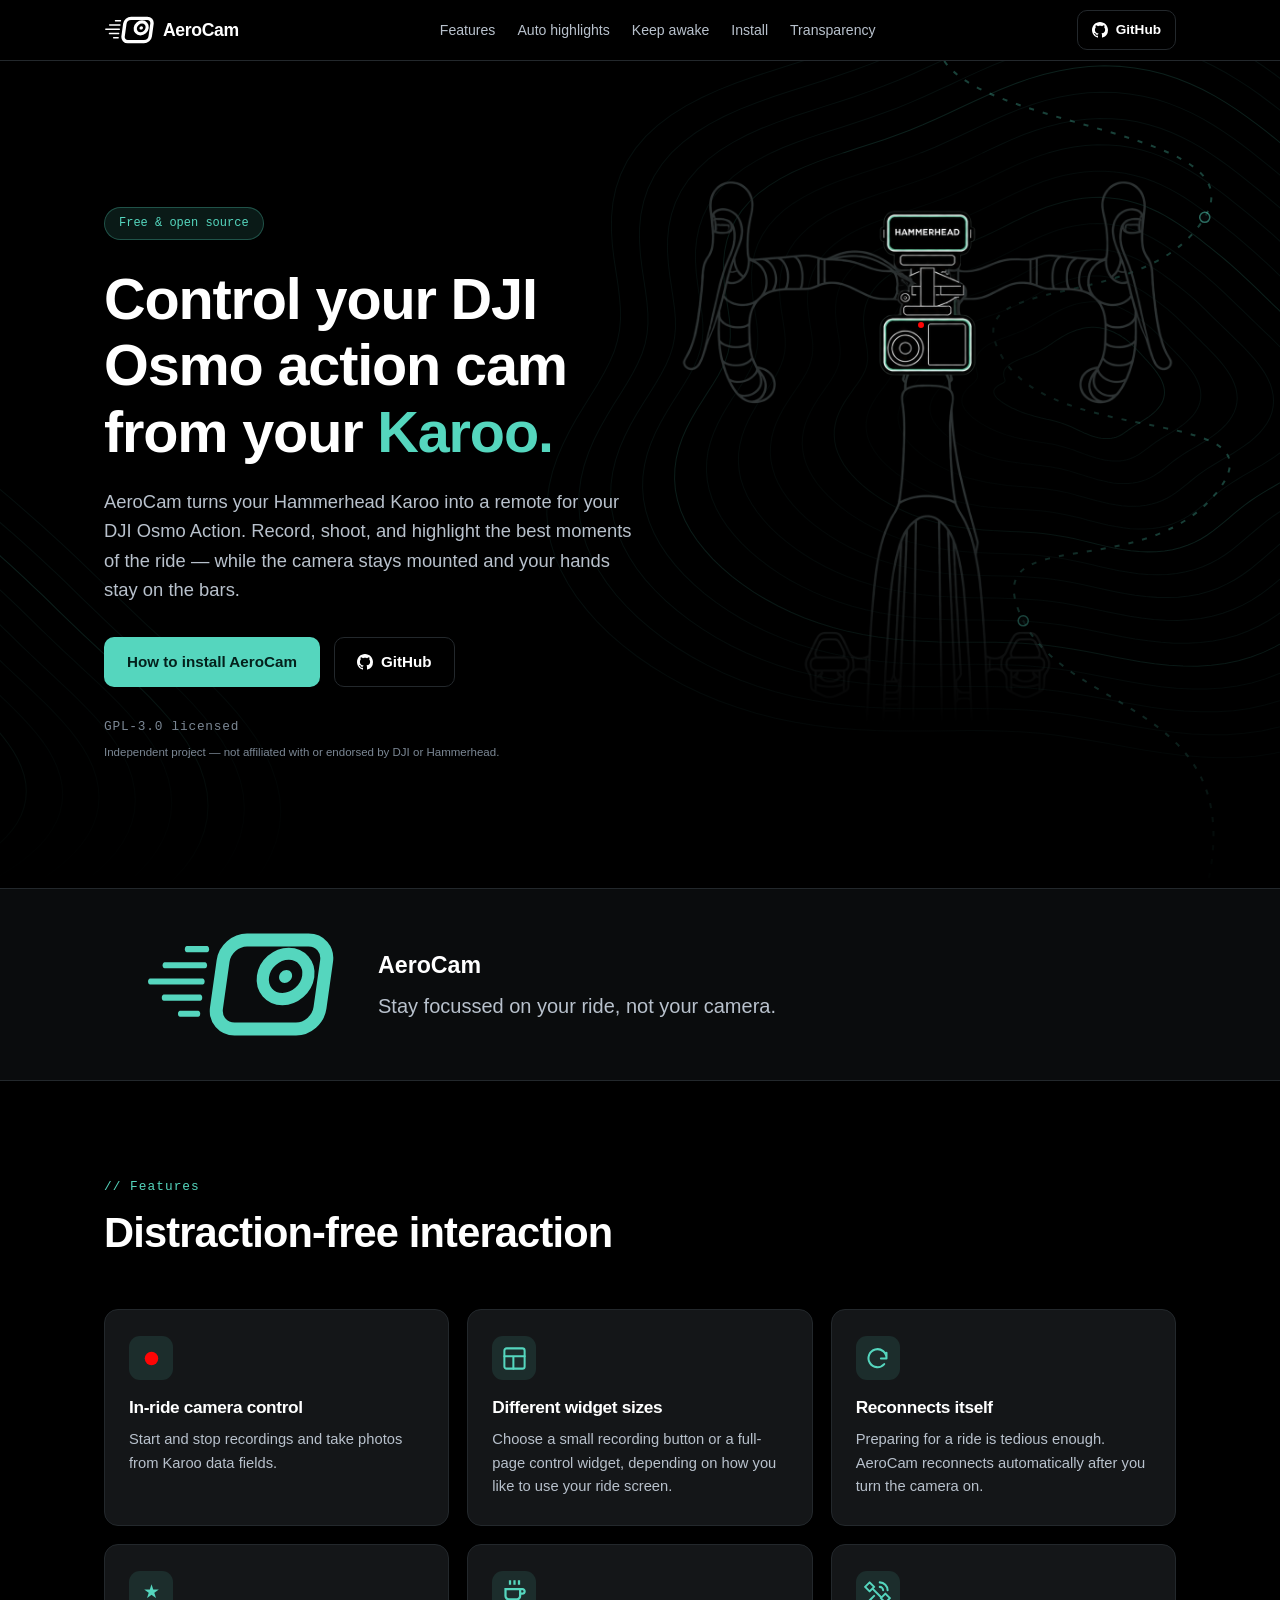
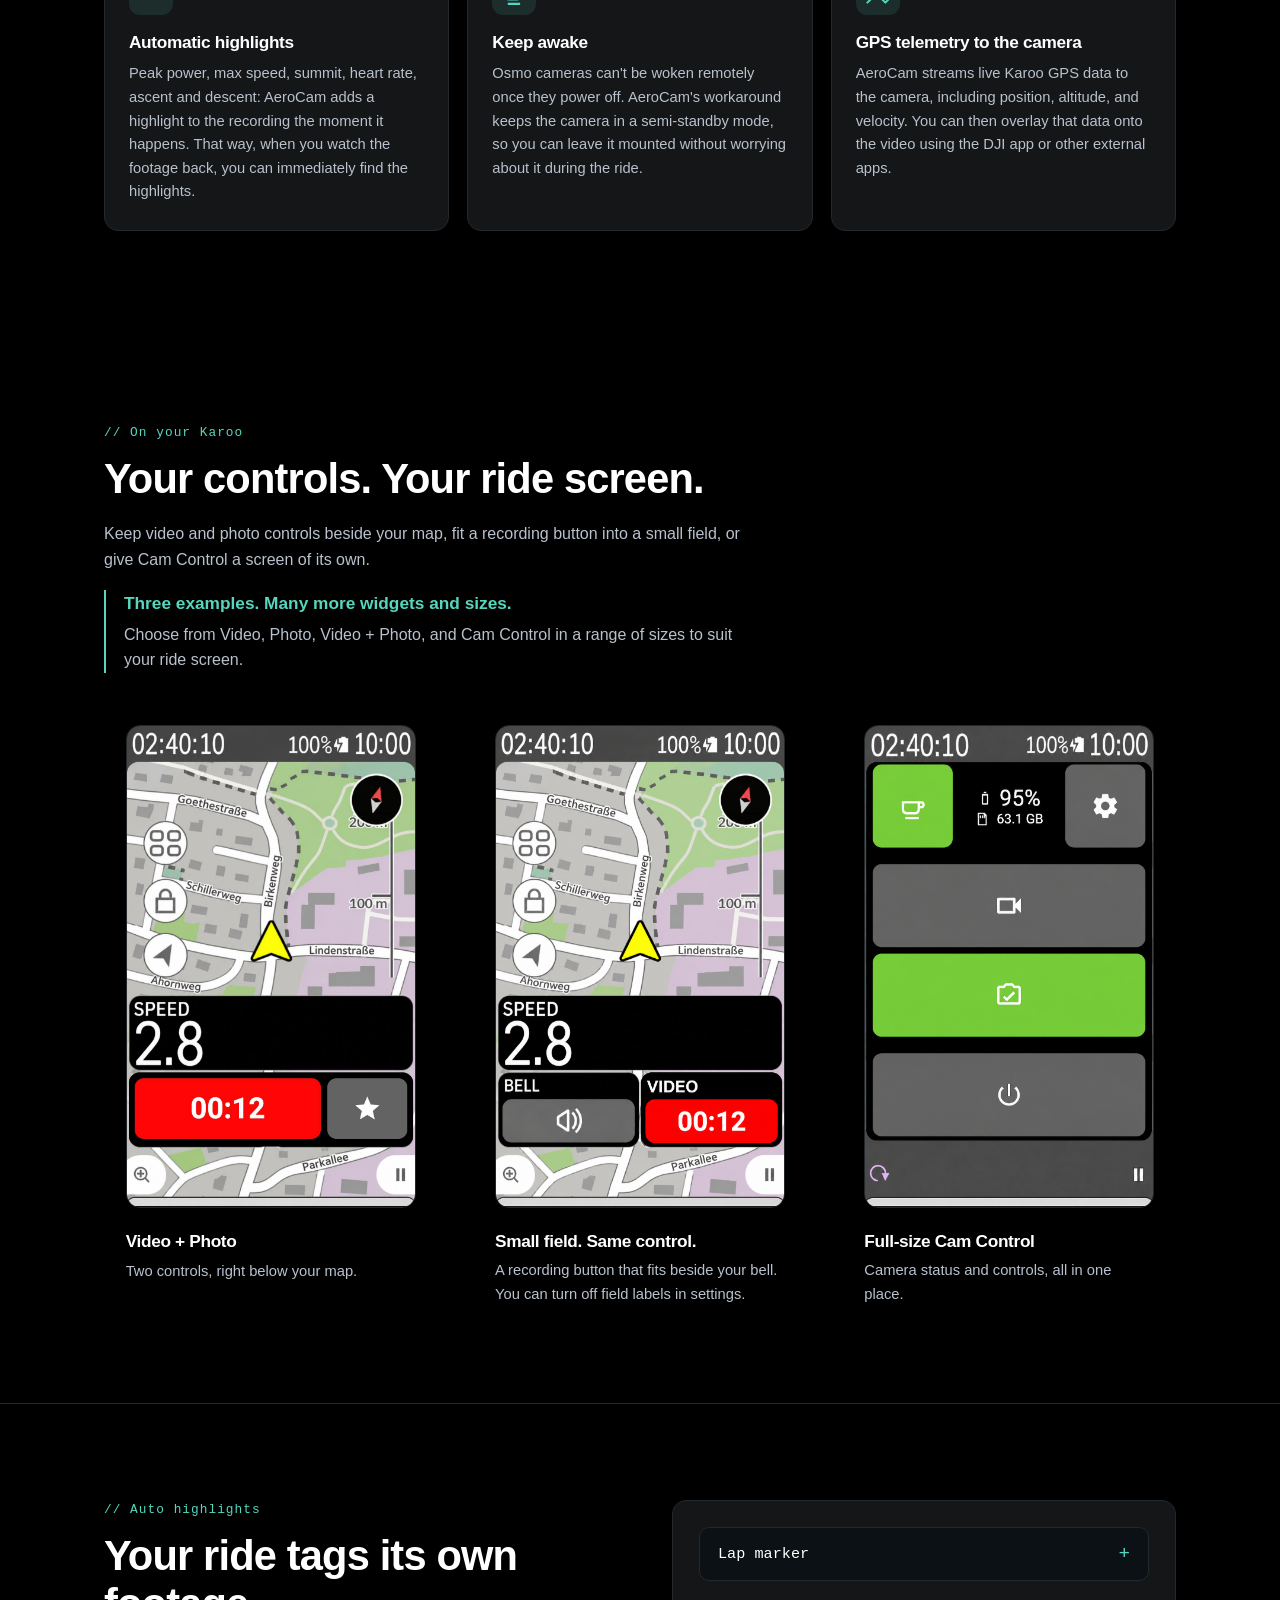
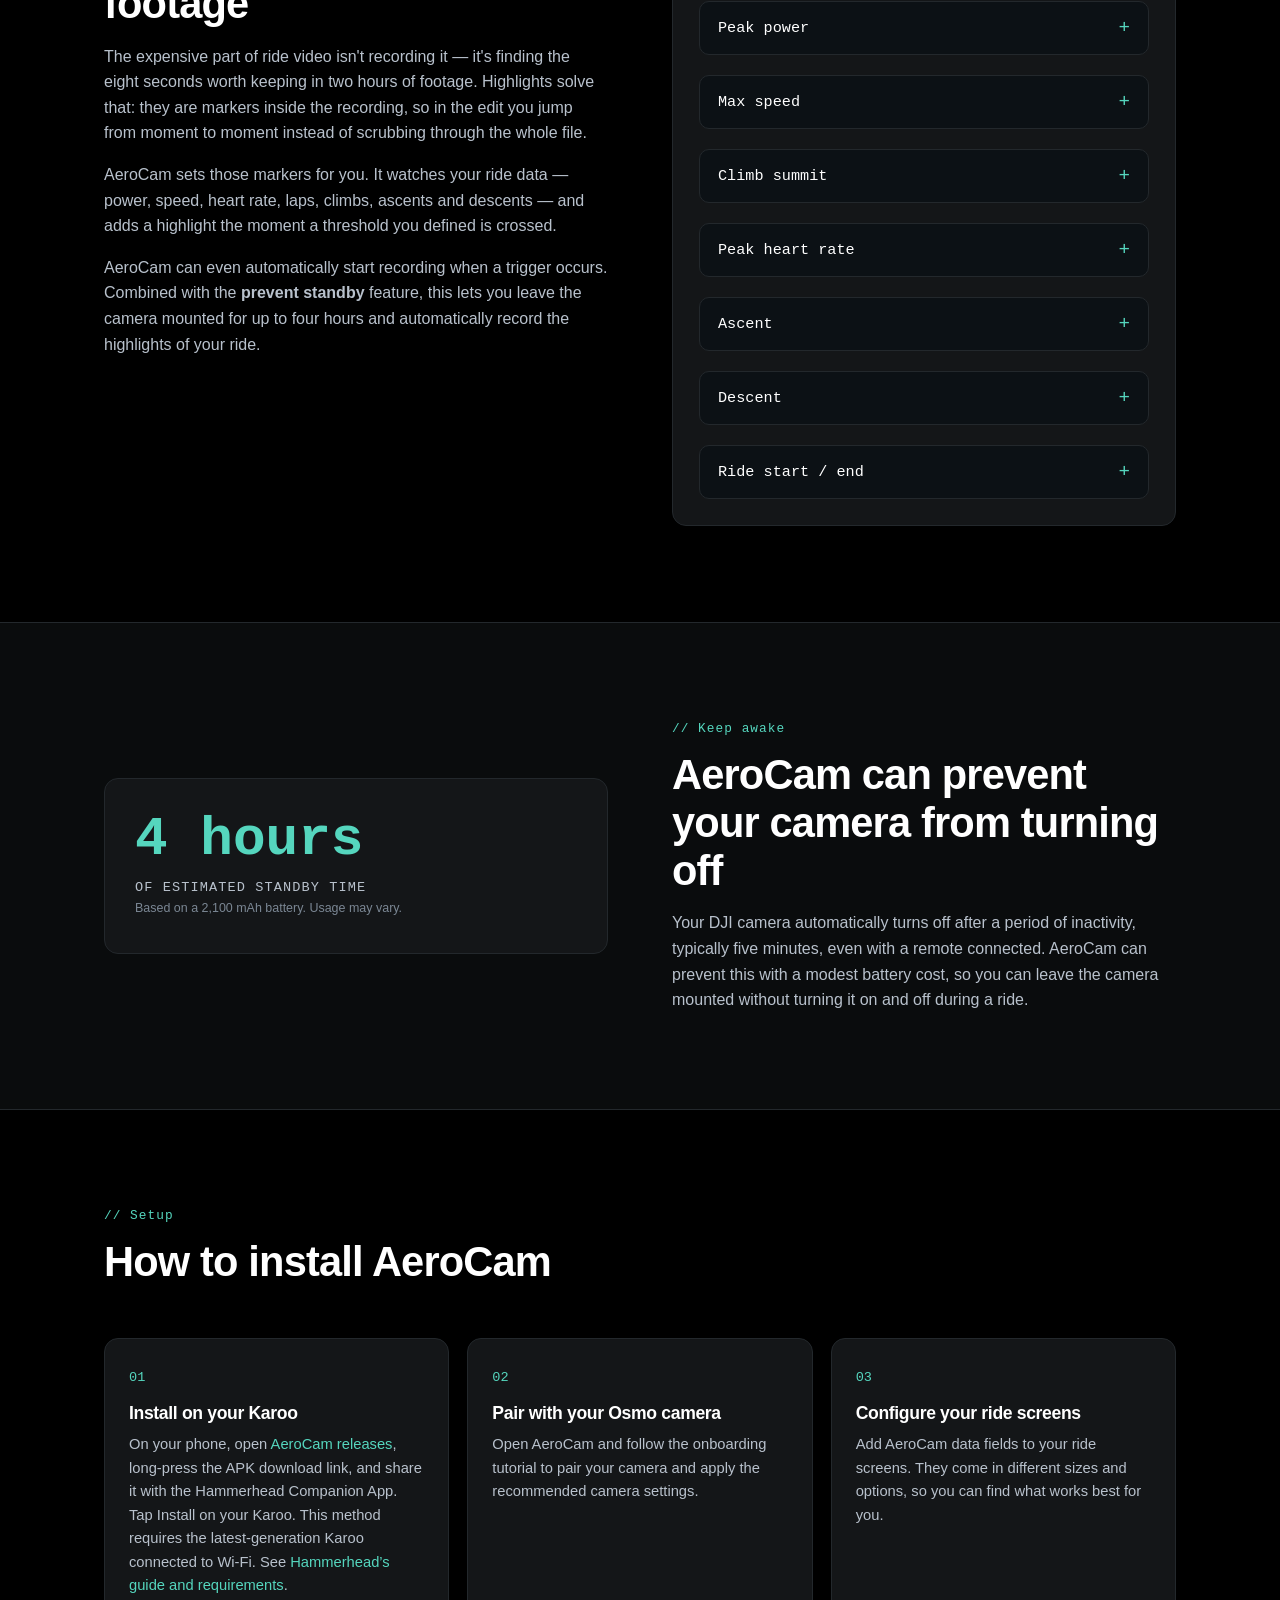
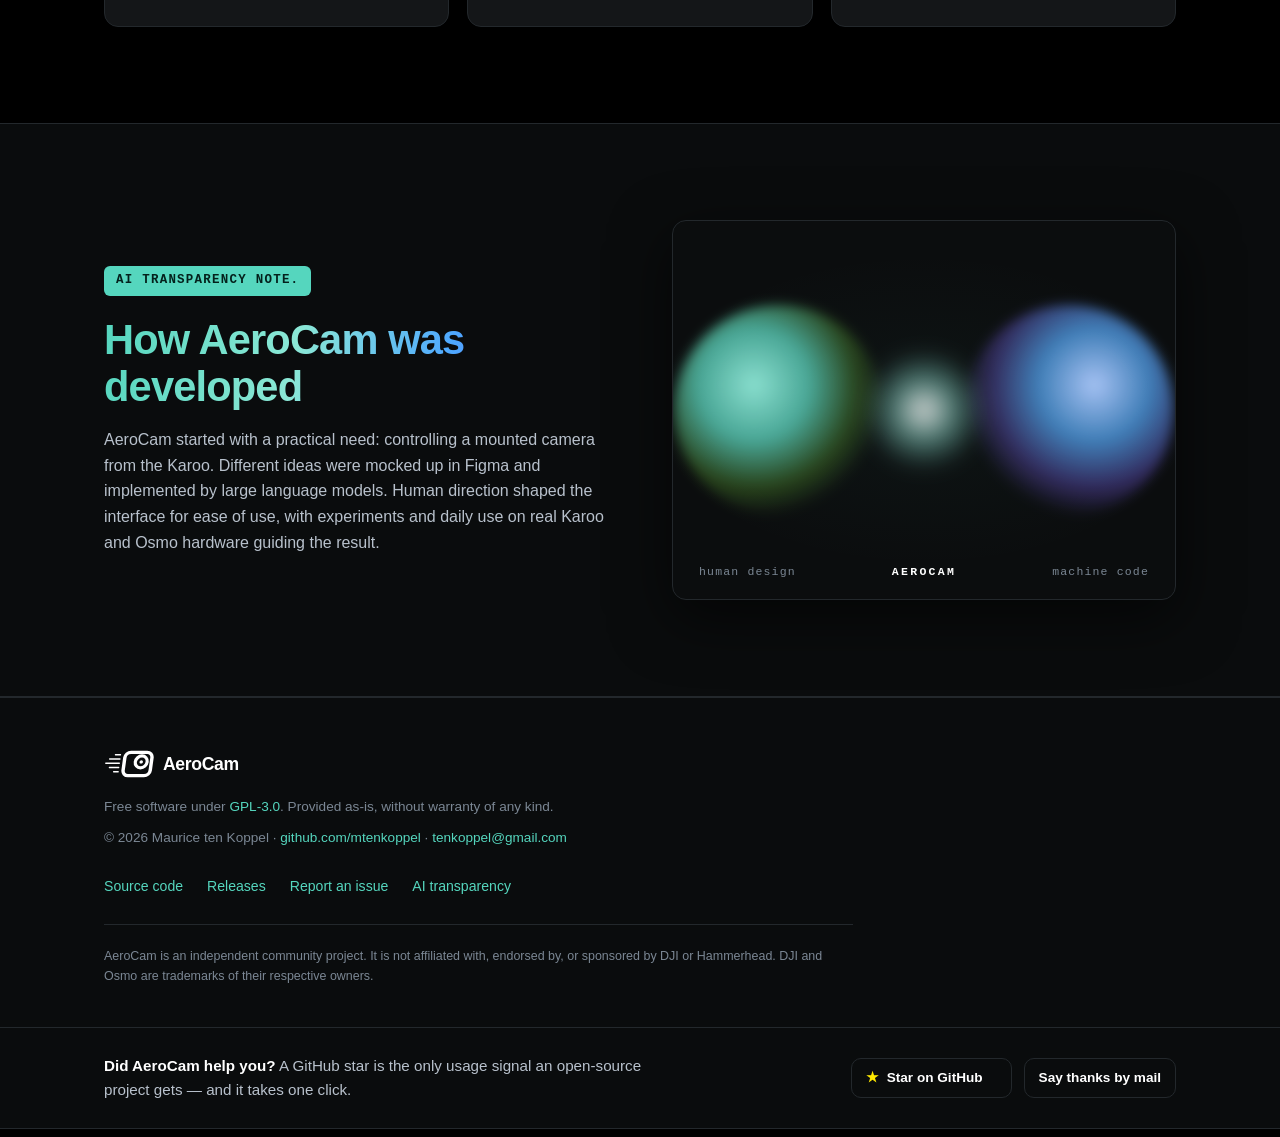
==== landingpage/index.html @ b2d44ac6 "Make Karoo builds and release publication explicit" ====
<!DOCTYPE html>
<html lang="en">
<head>
  <meta charset="UTF-8" />
  <meta name="viewport" content="width=device-width, initial-scale=1.0" />
  <title>AeroCam — DJI Osmo Action control for Hammerhead Karoo</title>
  <meta name="description" content="AeroCam is an open-source Karoo extension that controls your DJI Osmo Action over Bluetooth. Record, shoot, and highlight the best moments of your ride — without reaching for the camera." />
  <link rel="stylesheet" href="styles.css?v=595420ade244" />
</head>
<body>

  <!-- AeroCam mark (from /Developer/AeroCam/AeroCam.svg), recolorable via currentColor -->
  <svg xmlns="http://www.w3.org/2000/svg" style="display:none" aria-hidden="true">
    <symbol id="aerocam-mark" viewBox="0 128 470 264">
      <path d="M406.919 150H254.919C226.2 150 199.647 173.281 195.611 202L179.308 318C175.272 346.719 195.281 370 224 370H376C404.719 370 431.272 346.719 435.308 318L451.611 202C455.647 173.281 435.638 150 406.919 150Z" stroke="currentColor" stroke-width="32.1569" fill="none"/>
      <path d="M342.4 296C373.328 296 401.924 270.928 406.27 240C410.617 209.072 389.069 184 358.141 184C327.213 184 298.617 209.072 294.27 240C289.924 270.928 311.472 296 342.4 296Z" stroke="currentColor" stroke-width="30.1471" fill="none"/>
      <path d="M348.022 256C356.858 256 365.028 248.837 366.27 240C367.512 231.163 361.356 224 352.519 224C343.682 224 335.512 231.163 334.27 240C333.028 248.837 339.185 256 348.022 256Z" fill="currentColor"/>
      <path d="M156 165H106C103.239 165 101 168.358 101 172.5C101 176.642 103.239 180 106 180H156C158.761 180 161 176.642 161 172.5C161 168.358 158.761 165 156 165Z" fill="currentColor"/>
      <path d="M151 205H51C48.2386 205 46 208.358 46 212.5C46 216.642 48.2386 220 51 220H151C153.761 220 156 216.642 156 212.5C156 208.358 153.761 205 151 205Z" fill="currentColor"/>
      <path d="M145 245H15C12.2386 245 10 248.358 10 252.5C10 256.642 12.2386 260 15 260H145C147.761 260 150 256.642 150 252.5C150 248.358 147.761 245 145 245Z" fill="currentColor"/>
      <path d="M139 285H49C46.2386 285 44 288.358 44 292.5C44 296.642 46.2386 300 49 300H139C141.761 300 144 296.642 144 292.5C144 288.358 141.761 285 139 285Z" fill="currentColor"/>
      <path d="M134 325H89C86.2386 325 84 328.358 84 332.5C84 336.642 86.2386 340 89 340H134C136.761 340 139 336.642 139 332.5C139 328.358 136.761 325 134 325Z" fill="currentColor"/>
    </symbol>
  </svg>

  <!-- ======================= NAV ======================= -->
  <header class="nav">
    <div class="container nav-inner">
      <a class="brand" href="#top"><svg class="brand-logo"><use href="#aerocam-mark"/></svg>AeroCam</a>
      <nav class="nav-links">
        <a href="#features">Features</a>
        <a href="#highlights">Auto highlights</a>
        <a href="#keepawake">Keep awake</a>
        <a href="#how">Install</a>
        <a href="#transparency">Transparency</a>
      </nav>
      <a class="btn btn-ghost btn-sm" href="https://github.com/mtenkoppel/AeroCam" target="_blank" rel="noopener">
        <svg class="icon" viewBox="0 0 16 16" aria-hidden="true"><path fill="currentColor" d="M8 0C3.58 0 0 3.58 0 8c0 3.54 2.29 6.53 5.47 7.59.4.07.55-.17.55-.38 0-.19-.01-.82-.01-1.49-2.01.37-2.53-.49-2.69-.94-.09-.23-.48-.94-.82-1.13-.28-.15-.68-.52-.01-.53.63-.01 1.08.58 1.23.82.72 1.21 1.87.87 2.33.66.07-.52.28-.87.51-1.07-1.78-.2-3.64-.89-3.64-3.95 0-.87.31-1.59.82-2.15-.08-.2-.36-1.02.08-2.12 0 0 .67-.21 2.2.82.64-.18 1.32-.27 2-.27s1.36.09 2 .27c1.53-1.04 2.2-.82 2.2-.82.44 1.1.16 1.92.08 2.12.51.56.82 1.27.82 2.15 0 3.07-1.87 3.75-3.65 3.95.29.25.54.73.54 1.48 0 1.07-.01 1.93-.01 2.2 0 .21.15.46.55.38A8.01 8.01 0 0 0 16 8c0-4.42-3.58-8-8-8z"/></svg>
        GitHub
      </a>
    </div>
  </header>

  <!-- ======================= HERO ======================= -->
  <section class="hero" id="top">
    <div class="hero-terrain-bg" aria-hidden="true"></div>
    <div class="container hero-inner">
      <div class="hero-copy reveal">
        <div class="pill">
          Free &amp; open source
        </div>
        <h1>Control your DJI Osmo action cam from your <span class="accent">Karoo.</span></h1>
        <p class="lede">
          AeroCam turns your Hammerhead Karoo into a remote for your DJI Osmo Action.
          Record, shoot, and highlight the best moments of the ride — while the camera stays
          mounted and your hands stay on the bars.
        </p>
        <div class="cta-row">
          <a class="btn btn-primary" href="#how">
            How to install AeroCam
          </a>
          <a class="btn btn-ghost" href="https://github.com/mtenkoppel/AeroCam" target="_blank" rel="noopener">
            <svg class="icon" viewBox="0 0 16 16" aria-hidden="true"><path fill="currentColor" d="M8 0C3.58 0 0 3.58 0 8c0 3.54 2.29 6.53 5.47 7.59.4.07.55-.17.55-.38 0-.19-.01-.82-.01-1.49-2.01.37-2.53-.49-2.69-.94-.09-.23-.48-.94-.82-1.13-.28-.15-.68-.52-.01-.53.63-.01 1.08.58 1.23.82.72 1.21 1.87.87 2.33.66.07-.52.28-.87.51-1.07-1.78-.2-3.64-.89-3.64-3.95 0-.87.31-1.59.82-2.15-.08-.2-.36-1.02.08-2.12 0 0 .67-.21 2.2.82.64-.18 1.32-.27 2-.27s1.36.09 2 .27c1.53-1.04 2.2-.82 2.2-.82.44 1.1.16 1.92.08 2.12.51.56.82 1.27.82 2.15 0 3.07-1.87 3.75-3.65 3.95.29.25.54.73.54 1.48 0 1.07-.01 1.93-.01 2.2 0 .21.15.46.55.38A8.01 8.01 0 0 0 16 8c0-4.42-3.58-8-8-8z"/></svg>
            GitHub
          </a>
        </div>
        <p class="hero-license mono">GPL-3.0 licensed</p>
        <p class="hero-disclaimer">Independent project — not affiliated with or endorsed by DJI or Hammerhead.</p>
      </div>

      <figure class="hero-cockpit">
        <div class="cockpit-art">
          <img src="images/cockpit-header-v4.png" width="1086" height="1448"
            alt="A Hammerhead computer and action camera mounted at the centre of a road bike’s handlebars."
            fetchpriority="high" decoding="async" />
          <span class="cockpit-recording-dot" aria-hidden="true"></span>
        </div>
      </figure>

    </div>
  </section>

  <!-- ======================= PITCH STRIP ======================= -->
  <section class="strip">
    <div class="container strip-inner reveal">
      <!-- Logo with live wind: the five speed lines gust individually -->
      <svg class="strip-logo" viewBox="0 128 470 264" aria-hidden="true">
        <path d="M406.919 150H254.919C226.2 150 199.647 173.281 195.611 202L179.308 318C175.272 346.719 195.281 370 224 370H376C404.719 370 431.272 346.719 435.308 318L451.611 202C455.647 173.281 435.638 150 406.919 150Z" stroke="currentColor" stroke-width="32.1569" fill="none"/>
        <path d="M342.4 296C373.328 296 401.924 270.928 406.27 240C410.617 209.072 389.069 184 358.141 184C327.213 184 298.617 209.072 294.27 240C289.924 270.928 311.472 296 342.4 296Z" stroke="currentColor" stroke-width="30.1471" fill="none"/>
        <path d="M348.022 256C356.858 256 365.028 248.837 366.27 240C367.512 231.163 361.356 224 352.519 224C343.682 224 335.512 231.163 334.27 240C333.028 248.837 339.185 256 348.022 256Z" fill="currentColor"/>
        <path class="wind wind-1" d="M156 165H106C103.239 165 101 168.358 101 172.5C101 176.642 103.239 180 106 180H156C158.761 180 161 176.642 161 172.5C161 168.358 158.761 165 156 165Z" fill="currentColor"/>
        <path class="wind wind-2" d="M151 205H51C48.2386 205 46 208.358 46 212.5C46 216.642 48.2386 220 51 220H151C153.761 220 156 216.642 156 212.5C156 208.358 153.761 205 151 205Z" fill="currentColor"/>
        <path class="wind wind-3" d="M145 245H15C12.2386 245 10 248.358 10 252.5C10 256.642 12.2386 260 15 260H145C147.761 260 150 256.642 150 252.5C150 248.358 147.761 245 145 245Z" fill="currentColor"/>
        <path class="wind wind-4" d="M139 285H49C46.2386 285 44 288.358 44 292.5C44 296.642 46.2386 300 49 300H139C141.761 300 144 296.642 144 292.5C144 288.358 141.761 285 139 285Z" fill="currentColor"/>
        <path class="wind wind-5" d="M134 325H89C86.2386 325 84 328.358 84 332.5C84 336.642 86.2386 340 89 340H134C136.761 340 139 336.642 139 332.5C139 328.358 136.761 325 134 325Z" fill="currentColor"/>
      </svg>
      <p><span class="strip-strong">AeroCam</span>Stay focussed on your ride, not your camera.</p>
    </div>
  </section>

  <!-- ======================= FEATURES ======================= -->
  <section class="section" id="features">
    <div class="container">
      <div class="section-head reveal">
        <span class="kicker">// Features</span>
        <h2>Distraction-free interaction</h2>
      </div>
      <div class="cards">
        <article class="card reveal">
          <div class="card-icon" aria-hidden="true"><svg viewBox="0 0 24 24" aria-hidden="true"><circle cx="12" cy="12" r="6" fill="#ff0505"/></svg></div>
          <h3>In-ride camera control</h3>
          <p>Start and stop recordings and take photos from Karoo data fields.</p>
        </article>
        <article class="card reveal">
          <div class="card-icon" aria-hidden="true"><svg viewBox="0 0 24 24" fill="none" stroke="currentColor" stroke-width="1.8" stroke-linecap="round" stroke-linejoin="round"><rect x="3" y="3" width="18" height="18" rx="2"/><path d="M3 10h18M11 10v11"/></svg></div>
          <h3>Different widget sizes</h3>
          <p>Choose a small recording button or a full-page control widget, depending on how you like to use your ride screen.</p>
        </article>
        <article class="card reveal">
          <div class="card-icon" aria-hidden="true"><svg viewBox="0 0 24 24" fill="none" stroke="currentColor" stroke-width="1.8" stroke-linecap="round" stroke-linejoin="round"><path d="M20 7v5h-5M20 12a8 8 0 1 0-2 5"/></svg></div>
          <h3>Reconnects itself</h3>
          <p>Preparing for a ride is tedious enough. AeroCam reconnects automatically after you turn the camera on.</p>
        </article>
        <article class="card reveal">
          <div class="card-icon">★</div>
          <h3>Automatic highlights</h3>
          <p>Peak power, max speed, summit, heart rate, ascent and descent: AeroCam adds a highlight to the
          recording the moment it happens. That way, when you watch the footage back, you can immediately find the highlights.</p>
        </article>
        <article class="card reveal">
          <div class="card-icon" aria-hidden="true"><svg viewBox="0 0 24 24"><path fill="currentColor" d="M18,8H19C20.66,8 22,9.34 22,11C22,12.66 20.66,14 19,14H18V15C18,17.21 16.21,19 14,19H7C4.79,19 3,17.21 3,15V8H18M18,10V12H19C19.55,12 20,11.55 20,11C20,10.45 19.55,10 19,10H18M5,10V15C5,16.1 5.9,17 7,17H14C15.1,17 16,16.1 16,15V10H5M6,21H17V23H6V21M7,1H9V5H7V1M11,1H13V5H11V1M15,1H17V5H15V1Z"/></svg></div>
          <h3>Keep awake</h3>
          <p>Osmo cameras can't be woken remotely once they power off. AeroCam's workaround keeps the camera
          in a semi-standby mode, so you can leave it mounted without worrying about it during the ride.</p>
        </article>
        <article class="card reveal">
          <div class="card-icon" aria-hidden="true"><svg viewBox="0 0 24 24" fill="none" stroke="currentColor" stroke-width="1.8" stroke-linecap="round" stroke-linejoin="round"><path d="m5 3 4 4-4 4-4-4zM19 13l4 4-4 4-4-4zM8 9l7 7M14 3a7 7 0 0 1 7 7M14 7a3 3 0 0 1 3 3M9 15l-3 3M3 21l3-3"/></svg></div>
          <h3>GPS telemetry to the camera</h3>
          <p>AeroCam streams live Karoo GPS data to the camera, including position, altitude, and velocity.
          You can then overlay that data onto the video using the DJI app or other external apps.</p>
        </article>
      </div>
    </div>
  </section>

  <!-- ======================= WIDGETS ======================= -->
  <section class="section widget-showcase" id="widgets" aria-labelledby="widgets-title">
    <div class="container">
      <div class="section-head reveal">
        <span class="kicker">// On your Karoo</span>
        <h2 id="widgets-title">Your controls. Your ride screen.</h2>
        <p>Keep video and photo controls beside your map, fit a recording button into a small field,
          or give Cam Control a screen of its own.</p>
        <p class="widget-choice-note"><strong>Three examples. Many more widgets and sizes.</strong>
          Choose from Video, Photo, Video + Photo, and Cam Control in a range of sizes to suit your ride screen.</p>
      </div>
      <div class="widget-gallery">
        <figure class="widget-example reveal">
          <img src="images/widgets/map-video-photo.jpg" width="486" height="811" loading="lazy" decoding="async"
            alt="Karoo map and speed with the Video + Photo widget recording at 00:12 and a highlight button below." />
          <figcaption><h3>Video + Photo</h3><p>Two controls, right below your map.</p></figcaption>
        </figure>
        <figure class="widget-example reveal">
          <img src="images/widgets/map-video-half.png" width="486" height="811" loading="lazy" decoding="async"
            alt="Karoo map and speed with a compact Video field recording at 00:12 beside the bell, with its title label shown." />
          <figcaption><h3>Small field. Same control.</h3><p>A recording button that fits beside your bell. You can turn off field labels in settings.</p></figcaption>
        </figure>
        <figure class="widget-example reveal">
          <img src="images/widgets/cam-control-full.png" width="486" height="811" loading="lazy" decoding="async"
            alt="Full-size Cam Control with a green photo button confirming a successfully captured picture." />
          <figcaption><h3>Full-size Cam Control</h3><p>Camera status and controls, all in one place.</p></figcaption>
        </figure>
      </div>
    </div>
  </section>

  <!-- ======================= AUTO HIGHLIGHTS ======================= -->
  <section class="section" id="highlights">
    <div class="container split">
      <div class="split-copy reveal">
        <span class="kicker">// Auto highlights</span>
        <h2>Your ride tags its own footage</h2>
        <p>
          The expensive part of ride video isn't recording it — it's finding the eight
          seconds worth keeping in two hours of footage. Highlights solve that: they are
          markers inside the recording, so in the edit you jump from moment to moment
          instead of scrubbing through the whole file.
        </p>
        <p>
          AeroCam sets those markers for you. It watches your ride data — power, speed,
          heart rate, laps, climbs, ascents and descents — and adds a highlight the moment a threshold you
          defined is crossed.
        </p>
        <p>AeroCam can even automatically start recording when a trigger occurs. Combined with
          the <strong>prevent standby</strong> feature, this lets you leave the camera mounted for up to four hours
          and automatically record the highlights of your ride.</p>
      </div>
      <div class="trigger-board reveal">
        <details class="trigger-detail"><summary>Lap marker</summary><p>Adds a highlight when Karoo records a new lap.</p></details>
        <details class="trigger-detail"><summary>Peak power</summary><p>Adds a highlight when your power crosses the configured wattage.</p></details>
        <details class="trigger-detail"><summary>Max speed</summary><p>Adds a highlight when your speed crosses the configured threshold.</p></details>
        <details class="trigger-detail"><summary>Climb summit</summary><p>Adds a highlight when you reach the summit of a climb in your active route.</p></details>
        <details class="trigger-detail"><summary>Peak heart rate</summary><p>Adds a highlight when your heart rate crosses the configured threshold.</p></details>
        <details class="trigger-detail"><summary>Ascent</summary><p>Mark a climb at your chosen positive gradient. Optionally require a minimum speed too.</p></details>
        <details class="trigger-detail"><summary>Descent</summary><p>Mark a descent at your chosen negative gradient. Optionally require a minimum speed too.</p></details>
        <details class="trigger-detail"><summary>Ride start / end</summary><p>Adds a highlight at the start and end of a ride when the camera is recording.</p></details>
      </div>
    </div>
  </section>

  <!-- ======================= KEEP AWAKE ======================= -->
  <section class="section section-alt" id="keepawake">
    <div class="container split split-reverse">
      <div class="split-copy reveal">
        <span class="kicker">// Keep awake</span>
        <h2>AeroCam can prevent your camera from turning off</h2>
        <p>Your DJI camera automatically turns off after a period of inactivity, typically
          five minutes, even with a remote connected. AeroCam can prevent this with a modest
          battery cost, so you can leave the camera mounted without turning it on and off during a ride.</p>
      </div>
      <div class="stat-panel reveal">
        <div class="stat">
          <span class="stat-value">4 hours</span>
          <span class="stat-unit">of estimated standby time</span>
        </div>
        <p class="stat-note">Based on a 2,100&nbsp;mAh battery. Usage may vary.</p>
      </div>
    </div>
  </section>

  <!-- ======================= HOW IT WORKS ======================= -->
  <section class="section" id="how">
    <div class="container">
      <div class="section-head reveal">
        <span class="kicker">// Setup</span>
        <h2>How to install AeroCam</h2>
      </div>
      <ol class="steps">
        <li class="step reveal">
          <span class="step-num">01</span>
          <h3>Install on your Karoo</h3>
          <p>On your phone, open <a href="https://github.com/mtenkoppel/AeroCam/releases/latest" target="_blank" rel="noopener">AeroCam releases</a>,
          long-press the APK download link, and share it with the Hammerhead Companion App.
          Tap Install on your Karoo. This method requires the latest-generation Karoo connected to Wi-Fi.
          See <a href="https://support.hammerhead.io/hc/en-us/articles/31576497036827-Companion-App-Sideloading" target="_blank" rel="noopener">Hammerhead’s guide and requirements</a>.</p>
        </li>
        <li class="step reveal">
          <span class="step-num">02</span>
          <h3>Pair with your Osmo camera</h3>
          <p>Open AeroCam and follow the onboarding tutorial to pair your camera and apply the recommended camera settings.</p>
        </li>
        <li class="step reveal">
          <span class="step-num">03</span>
          <h3>Configure your ride screens</h3>
          <p>Add AeroCam data fields to your ride screens. They come in different sizes and options, so you can find what works best for you.</p>
        </li>
      </ol>
    </div>
  </section>

  <!-- ======================= AI TRANSPARENCY ======================= -->
  <section class="section section-alt" id="transparency">
    <div class="container split">
      <div class="split-copy reveal">
        <div class="transparency-badge">AI Transparency Note.</div>
        <h2 class="gradient-heading">How AeroCam was developed</h2>
        <p>AeroCam started with a practical need: controlling a mounted camera from the Karoo.
          Different ideas were mocked up in Figma and implemented by large language models.
          Human direction shaped the interface for ease of use, with experiments and daily use on real Karoo and Osmo hardware guiding the result.</p>
      </div>
      <div class="codev reveal">
        <div class="orb-stage">
          <div class="orb orb-human"></div>
          <div class="orb orb-machine"></div>
          <div class="orb-core"></div>
          <div class="orb-caption">
            <span>human design</span>
            <span class="orb-caption-center">aerocam</span>
            <span>machine code</span>
          </div>
        </div>
      </div>
    </div>
  </section>

  <!-- ======================= FOOTER ======================= -->
  <footer class="footer">
    <div class="container footer-inner">
      <div class="footer-brand">
        <span class="brand"><svg class="brand-logo"><use href="#aerocam-mark"/></svg>AeroCam</span>
        <p>Free software under <a href="https://github.com/mtenkoppel/AeroCam/blob/master/LICENSE" target="_blank" rel="noopener">GPL-3.0</a>.
        Provided as-is, without warranty of any kind.</p>
        <p class="footer-contact">© 2026 Maurice ten Koppel &middot;
        <a href="https://github.com/mtenkoppel" target="_blank" rel="noopener">github.com/mtenkoppel</a> &middot;
        <a href="mailto:tenkoppel@gmail.com">tenkoppel@gmail.com</a></p>
      </div>
      <div class="footer-links">
        <a href="https://github.com/mtenkoppel/AeroCam" target="_blank" rel="noopener">Source code</a>
        <a href="https://github.com/mtenkoppel/AeroCam/releases/latest" target="_blank" rel="noopener">Releases</a>
        <a href="https://github.com/mtenkoppel/AeroCam/issues" target="_blank" rel="noopener">Report an issue</a>
        <a href="https://github.com/mtenkoppel/AeroCam#ai-transparency" target="_blank" rel="noopener">AI transparency</a>
      </div>
      <p class="footer-legal">
        AeroCam is an independent community project. It is not affiliated with, endorsed by, or
        sponsored by DJI or Hammerhead. DJI and Osmo are trademarks of their respective owners.
      </p>
    </div>
  </footer>

  <!-- ======================= THANKS ======================= -->
  <section class="thanks">
    <div class="container thanks-inner reveal">
      <p><strong>Did AeroCam help you?</strong> A GitHub star is the only usage signal an
      open-source project gets — and it takes one click.</p>
      <div class="thanks-actions">
        <a class="btn btn-ghost btn-sm" href="https://github.com/mtenkoppel/AeroCam" target="_blank" rel="noopener">
          <span class="star-glyph">★</span> Star on GitHub<span id="star-count"></span>
        </a>
        <a class="btn btn-ghost btn-sm" href="mailto:tenkoppel@gmail.com?subject=AeroCam%20says%20thanks">Say thanks by mail</a>
      </div>
    </div>
  </section>


  <script src="script.js?v=ce62c2b5a13b"></script>
</body>
</html>
---- landingpage/styles.css ----
/* ==========================================================================
   AeroCam landing — palette lifted from the app itself (colors.xml):
   canvas #000 / #141414, accent teal #55D6BE, recording red #FF0505,
   success #6CCB31, warning amber, secondary text #B8C1CC.
   ========================================================================== */

:root {
  --bg: #000000;
  --bg-raised: #101214;
  --bg-alt: #0a0c0d;
  --panel: #141618;
  --line: #23282c;
  --text: #ffffff;
  --text-2: #b8c1cc;
  --text-3: #7b8794;
  --accent: #55d6be;
  --accent-dim: rgba(85, 214, 190, 0.12);
  --rec: #ff0505;
  --ok: #6ccb31;
  --focus: #ffe900;
  --ai: #7c5cff;          /* machine-gradient counterpart to the teal */
  --ai-2: #4ea8ff;
  --surface-muted: #303030;    /* dji_surface_muted */
  --surface-selector: #4b4b4b; /* dji_surface_selector */
  --mono: ui-monospace, "SF Mono", SFMono-Regular, Menlo, Consolas, monospace;
  --sans: -apple-system, BlinkMacSystemFont, "Segoe UI", Roboto, "Helvetica Neue", Arial, sans-serif;
  --radius: 14px;
  --maxw: 1120px;
}

* { margin: 0; padding: 0; box-sizing: border-box; }

html { scroll-behavior: smooth; }

body {
  font-family: var(--sans);
  background: var(--bg);
  color: var(--text);
  line-height: 1.6;
  -webkit-font-smoothing: antialiased;
}

.container { max-width: var(--maxw); margin: 0 auto; padding: 0 24px; }

a { color: var(--accent); text-decoration: none; }
a:hover { text-decoration: underline; }

h1, h2, h3 { line-height: 1.15; letter-spacing: -0.02em; }

.mono { font-family: var(--mono); }
.accent { color: var(--accent); }

/* ------------------------------ nav ------------------------------ */
.nav {
  position: sticky; top: 0; z-index: 50;
  backdrop-filter: blur(14px);
  background: rgba(0, 0, 0, 0.72);
  border-bottom: 1px solid var(--line);
}
.nav-inner {
  display: flex; align-items: center; justify-content: space-between;
  height: 60px; gap: 16px;
}
.brand {
  display: inline-flex; align-items: center; gap: 9px;
  font-weight: 800; font-size: 1.1rem; color: var(--text);
  letter-spacing: -0.02em;
}
.brand:hover { text-decoration: none; }
.brand-logo {
  height: 28px;
  width: 50px; /* 28 * (470/264) */
  display: block;
  color: inherit;
}
.nav-links { display: flex; gap: 22px; }
.nav-links a {
  color: var(--text-2); font-size: 0.88rem; font-weight: 500;
}
.nav-links a:hover { color: var(--text); text-decoration: none; }

/* ------------------------------ buttons ------------------------------ */
.btn {
  display: inline-flex; align-items: center; gap: 8px;
  padding: 12px 22px; border-radius: 10px;
  font-weight: 700; font-size: 0.95rem;
  border: 1px solid transparent;
  transition: transform 0.15s ease, background 0.15s ease;
  cursor: pointer;
}
.btn:hover { text-decoration: none; transform: translateY(-1px); }
.btn-primary {
  background: var(--accent); color: #04211c;
}
.btn-primary:hover { background: #72e1cc; }
.btn-ghost {
  color: var(--text); border-color: var(--line); background: transparent;
}
.btn-ghost:hover { background: var(--bg-raised); }
.btn-sm { padding: 8px 14px; font-size: 0.85rem; }
.icon { width: 16px; height: 16px; }

/* ------------------------------ hero ------------------------------ */
.hero { position: relative; overflow: hidden; padding: 92px 0 72px; }
.hero-terrain-bg {
  position: absolute; inset: 0;
  pointer-events: none;
  background: url("cycling-terrain.svg") center / cover no-repeat;
  mask-image: linear-gradient(to bottom, #000 0%, #000 65%, transparent 100%);
  -webkit-mask-image: linear-gradient(to bottom, #000 0%, #000 65%, transparent 100%);
}
.hero-inner {
  position: relative;
  display: grid; grid-template-columns: 1.15fr 0.85fr;
  gap: 56px; align-items: center;
}
.pill {
  display: inline-flex; align-items: center; gap: 8px;
  font-family: var(--mono); font-size: 0.75rem;
  color: var(--accent); background: var(--accent-dim);
  border: 1px solid rgba(85, 214, 190, 0.3);
  padding: 6px 14px; border-radius: 999px; margin-bottom: 26px;
}
h1 {
  font-size: clamp(2.6rem, 6vw, 4.4rem);
  font-weight: 850; margin-bottom: 22px;
}
.lede {
  color: var(--text-2); font-size: 1.15rem; max-width: 34em; margin-bottom: 32px;
}
.cta-row { display: flex; gap: 14px; flex-wrap: wrap; margin-bottom: 30px; }
.hero-license { font-size: 0.8rem; color: var(--text-3); letter-spacing: 0.06em; }
.hero-disclaimer { font-size: 0.72rem; color: var(--text-3); margin-top: 6px; }

/* ------------------------------ strip ------------------------------ */
.strip { border-top: 1px solid var(--line); border-bottom: 1px solid var(--line); background: var(--bg-alt); }
.strip-inner {
  padding: 42px 24px;
  display: flex; align-items: center; gap: 44px;
  font-size: 1.25rem; color: var(--text-2); max-width: 52em;
}
.strip-inner p { text-align: left; }
.strip-strong { color: var(--text); font-weight: 800; display: block; margin-bottom: 6px; font-size: 1.45rem; }
.strip-logo {
  flex-shrink: 0;
  width: 190px; height: 107px;
  color: var(--accent);
}
.strip-logo .wind { animation: gust 2.4s ease-in-out infinite; }
.strip-logo .wind-1 { animation-delay: 0s; }
.strip-logo .wind-2 { animation-delay: 0.5s; }
.strip-logo .wind-3 { animation-delay: 0.25s; }
.strip-logo .wind-4 { animation-delay: 0.65s; }
.strip-logo .wind-5 { animation-delay: 0.4s; }
@keyframes gust {
  0%, 100% { transform: translateX(0); opacity: 0.45; }
  50% { transform: translateX(-16px); opacity: 1; }
}

/* ------------------------------ sections ------------------------------ */
.section { padding: 96px 0; }
.section-alt { background: var(--bg-alt); border-top: 1px solid var(--line); border-bottom: 1px solid var(--line); }
.section-head { margin-bottom: 52px; }
.kicker {
  font-family: var(--mono); color: var(--accent); font-size: 0.8rem;
  letter-spacing: 0.08em; display: block; margin-bottom: 12px;
}
h2 { font-size: clamp(1.8rem, 3.6vw, 2.6rem); font-weight: 830; }

/* Static ride-screen showcase */
.widget-showcase { border-bottom: 1px solid var(--line); }
.widget-showcase .section-head { max-width: 650px; }
.widget-showcase .section-head p { margin-top: 18px; color: var(--text-2); }
.widget-choice-note { border-left: 2px solid var(--accent); padding-left: 18px; }
.widget-choice-note strong { display: block; color: var(--accent); font-size: 1.08rem; margin-bottom: 4px; }
.widget-gallery { display: grid; grid-template-columns: repeat(3, minmax(0, 1fr)); gap: 36px; }
.widget-example { min-width: 0; }
.widget-example img {
  display: block; width: 100%; max-width: 290px; height: auto; margin: 0 auto;
  border: 1px solid var(--line); border-radius: var(--radius);
}
.widget-example figcaption { margin: 24px auto 0; max-width: 290px; }
.widget-example h3 { font-size: 1.08rem; margin-bottom: 8px; }
.widget-example p { color: var(--text-2); font-size: .92rem; }
@media (max-width: 700px) {
  .widget-gallery { grid-template-columns: 1fr; gap: 40px; }
  .widget-example img, .widget-example figcaption { max-width: 300px; }
}

/* feature cards */
.cards { display: grid; grid-template-columns: repeat(3, 1fr); gap: 18px; }
.card {
  background: var(--panel); border: 1px solid var(--line); border-radius: var(--radius);
  padding: 26px 24px;
  transition: border-color 0.2s ease, transform 0.2s ease;
}
.card:hover { border-color: rgba(85, 214, 190, 0.45); transform: translateY(-3px); }
.card-icon {
  width: 44px; height: 44px; border-radius: 11px;
  background: var(--accent-dim); color: var(--accent);
  display: flex; align-items: center; justify-content: center;
  font-size: 1.2rem; margin-bottom: 18px;
}
.card h3 { font-size: 1.08rem; margin-bottom: 10px; }
.card p { color: var(--text-2); font-size: 0.92rem; }

/* split sections */
.split {
  display: grid; grid-template-columns: 1fr 1fr; gap: 64px; align-items: center;
}
.split-copy p { color: var(--text-2); margin-top: 16px; max-width: 34em; }
.split-copy h2 { margin-top: 0; }
.split-reverse .split-copy { order: 2; }
.split-reverse > *:last-child { order: 1; }

/* transparency / co-development orbs */
.transparency-badge {
  display: inline-block; font-family: var(--mono); font-weight: 700;
  font-size: 0.78rem; letter-spacing: 0.1em; text-transform: uppercase;
  color: #04211c; background: var(--accent);
  padding: 5px 12px; border-radius: 6px; margin-bottom: 20px;
}
.gradient-heading {
  background: linear-gradient(100deg, var(--accent) 0%, #8be8d6 38%, var(--ai-2) 68%, var(--ai) 100%);
  -webkit-background-clip: text;
  background-clip: text;
  color: transparent;
}
.codev { min-width: 0; }
.orb-stage {
  position: relative;
  height: 380px;
  background:
    radial-gradient(ellipse 80% 60% at 50% 50%, rgba(85, 214, 190, 0.04), transparent 70%),
    #0b0d0e;
  border: 1px solid var(--line);
  border-radius: var(--radius);
  overflow: hidden;
  box-shadow: 0 18px 60px rgba(0, 0, 0, 0.6);
}
.orb {
  position: absolute; top: 50%;
  width: 210px; height: 210px;
  margin-top: -105px;
  border-radius: 50%;
  mix-blend-mode: screen;
  filter: blur(6px);
}
.orb-human {
  left: calc(50% - 250px);
  background: radial-gradient(circle at 38% 38%,
    rgba(139, 232, 214, 0.95) 0%,
    rgba(85, 214, 190, 0.75) 30%,
    rgba(108, 203, 49, 0.28) 55%,
    transparent 72%);
  animation: drift-human 8s ease-in-out infinite;
}
.orb-machine {
  right: calc(50% - 250px);
  background: radial-gradient(circle at 62% 38%,
    rgba(170, 200, 255, 0.95) 0%,
    rgba(78, 168, 255, 0.7) 30%,
    rgba(124, 92, 255, 0.32) 55%,
    transparent 72%);
  animation: drift-machine 8s ease-in-out infinite;
}
.orb-core {
  position: absolute; top: 50%; left: 50%;
  width: 120px; height: 120px;
  margin: -60px 0 0 -60px;
  border-radius: 50%;
  background: radial-gradient(circle,
    rgba(255, 255, 255, 0.85) 0%,
    rgba(139, 232, 214, 0.45) 35%,
    transparent 70%);
  mix-blend-mode: screen;
  filter: blur(10px);
  animation: core-pulse 8s ease-in-out infinite;
}
.orb-caption {
  position: absolute; left: 0; right: 0; bottom: 18px;
  display: flex; justify-content: space-between; align-items: baseline;
  padding: 0 26px;
  font-family: var(--mono); font-size: 0.72rem; color: var(--text-3);
  letter-spacing: 0.1em;
}
.orb-caption-center { color: var(--text); font-weight: 700; letter-spacing: 0.2em; text-transform: uppercase; }

@keyframes drift-human {
  0%, 100% { transform: translateX(0); }
  50% { transform: translateX(72px); }
}
@keyframes drift-machine {
  0%, 100% { transform: translateX(0); }
  50% { transform: translateX(-72px); }
}
@keyframes core-pulse {
  0%, 100% { opacity: 0.15; transform: scale(0.8); }
  50% { opacity: 1; transform: scale(1.15); }
}

/* trigger board */
.trigger-board {
  background: var(--panel); border: 1px solid var(--line); border-radius: var(--radius);
  padding: 26px; display: flex; flex-direction: column; gap: 10px;
}
.trigger {
  display: flex; align-items: center; gap: 12px;
  background: #0c0e10; border: 1px solid var(--line); border-radius: 9px;
  padding: 11px 16px; font-family: var(--mono); font-size: 0.85rem;
}
.trigger-led {
  width: 8px; height: 8px; border-radius: 50%;
  background: #2c3136; transition: background 0.3s ease, box-shadow 0.3s ease;
}
.trigger.lit .trigger-led {
  background: var(--accent); box-shadow: 0 0 10px rgba(85, 214, 190, 0.8);
}
.trigger.lit { border-color: rgba(85, 214, 190, 0.4); color: var(--text); }
.trigger-note {
  font-size: 0.78rem; color: var(--text-3); margin-top: 8px; font-family: var(--mono);
}

/* stat panel (keep awake) */
.stat-panel {
  background: var(--panel); border: 1px solid var(--line); border-radius: var(--radius);
  padding: 34px 30px;
}
.stat { display: flex; flex-direction: column; gap: 2px; }
.stat-value {
  font-family: var(--mono); font-size: 3.4rem; font-weight: 800; color: var(--accent);
  line-height: 1; font-variant-numeric: tabular-nums;
}
.stat-unit { font-family: var(--mono); color: var(--text-2); letter-spacing: 0.08em; font-size: 0.85rem; text-transform: uppercase; margin-top: 8px; }
.stat-desc { color: var(--text-2); margin-top: 12px; font-size: 0.92rem; }

/* battery gauge: 100% -> 64%, used region hatched */
.battery { display: flex; align-items: stretch; margin: 24px 0 12px; }
.battery-shell {
  position: relative; flex: 1; height: 34px;
  border: 2px solid var(--surface-selector); border-radius: 8px;
  background: repeating-linear-gradient(
    -45deg,
    rgba(255, 5, 5, 0.16) 0 6px,
    rgba(255, 5, 5, 0.04) 6px 12px
  );
  overflow: hidden;
}
.battery-fill {
  position: absolute; inset: 0;
  width: 100%;
  background: linear-gradient(90deg, var(--accent), var(--ok));
  border-radius: 4px 0 0 4px;
  display: flex; align-items: center; justify-content: flex-end;
  transition: width 1.8s cubic-bezier(0.22, 1, 0.36, 1);
}
.battery-fill span {
  font-family: var(--mono); font-weight: 800; font-size: 0.78rem;
  color: #04211c; padding-right: 8px;
}
.battery-used-label {
  position: absolute; right: 8px; top: 50%; transform: translateY(-50%);
  font-family: var(--mono); font-size: 0.7rem; font-weight: 700;
  color: var(--text-2); white-space: nowrap;
}
.battery-tip {
  width: 6px; height: 16px; align-self: center;
  background: var(--surface-selector);
  border-radius: 0 3px 3px 0; margin-left: 2px;
}
.stat-note { font-size: 0.78rem; color: var(--text-3); }

/* thanks band */
.thanks {
  background: var(--bg-alt);
  border-top: 1px solid var(--line); border-bottom: 1px solid var(--line);
}
.thanks-inner {
  padding: 26px 24px;
  display: flex; align-items: center; justify-content: space-between;
  gap: 24px; flex-wrap: wrap;
}
.thanks-inner p { color: var(--text-2); font-size: 0.95rem; max-width: 36em; }
.thanks-inner strong { color: var(--text); }
.thanks-actions { display: flex; gap: 12px; flex-wrap: wrap; }
.star-glyph { color: var(--focus); }
#star-count { color: var(--text-3); font-family: var(--mono); font-size: 0.8rem; margin-left: 6px; }

/* steps */
.steps {
  list-style: none;
  display: grid; grid-template-columns: repeat(3, 1fr); gap: 18px;
  counter-reset: step;
}
.step {
  background: var(--panel); border: 1px solid var(--line); border-radius: var(--radius);
  padding: 28px 24px;
}
.step-num {
  font-family: var(--mono); color: var(--accent); font-size: 0.85rem;
  display: block; margin-bottom: 14px;
}
.step h3 { margin-bottom: 10px; font-size: 1.1rem; }
.step p { color: var(--text-2); font-size: 0.92rem; }

/* install */
.install-inner .section-head { text-align: center; }
.install-card {
  background: var(--panel); border: 1px solid var(--line); border-radius: var(--radius);
  padding: 38px 36px; max-width: 760px; margin: 0 auto;
}
.install-steps { list-style: none; display: flex; flex-direction: column; gap: 14px; }
.install-steps li { color: var(--text-2); font-size: 1rem; }
.install-steps .mono { color: var(--accent); margin-right: 8px; }
.install-cta { margin-top: 30px; display: flex; align-items: center; gap: 22px; flex-wrap: wrap; }
.install-note { font-size: 0.82rem; color: var(--text-3); max-width: 30em; }

/* footer */
.footer { border-top: 1px solid var(--line); padding: 52px 0 40px; background: var(--bg-alt); }
.footer-inner { display: flex; flex-direction: column; gap: 26px; }
.footer-brand p { color: var(--text-3); font-size: 0.85rem; margin-top: 10px; }
.footer-contact { font-size: 0.8rem; }
.footer-links { display: flex; gap: 24px; flex-wrap: wrap; font-size: 0.88rem; }
.footer-legal {
  color: var(--text-3); font-size: 0.78rem; border-top: 1px solid var(--line);
  padding-top: 22px; max-width: 60em;
}

/* ------------------------------ animation ------------------------------ */

.reveal { opacity: 0; transform: translateY(18px); transition: opacity 0.6s ease, transform 0.6s ease; }
.reveal.visible { opacity: 1; transform: none; }

@media (prefers-reduced-motion: reduce) {
  html { scroll-behavior: auto; }
  .reveal { opacity: 1; transform: none; transition: none; }
  .strip-logo .wind { animation: none; }
  .orb-human, .orb-machine, .orb-core { animation: none; }
  .orb-human { left: calc(50% - 178px); }
  .orb-machine { right: calc(50% - 178px); }
  .orb-core { opacity: 0.8; }
}

/* ------------------------------ responsive ------------------------------ */
@media (max-width: 960px) {
  .hero-inner { grid-template-columns: 1fr; gap: 44px; }
  .cards { grid-template-columns: 1fr 1fr; }
  .split { grid-template-columns: 1fr; gap: 36px; }
  .split-reverse .split-copy { order: 0; }
  .steps { grid-template-columns: 1fr; }
  .nav-links { display: none; }
  .orb-stage { height: 320px; }
}
@media (max-width: 600px) {
  .cards { grid-template-columns: 1fr; }
  .hero { padding: 60px 0 48px; }
  .section { padding: 64px 0; }
  .strip-inner { flex-direction: column; gap: 20px; }
  .strip-inner p { text-align: center; }
}

/* Keep the hero copy readable while reserving space for a future image. */
.hero-copy { max-width: 34rem; }
.hero-copy h1 { font-size: clamp(2.5rem, 4.6vw, 3.6rem); }

.card-icon svg { width: 27px; height: 27px; }
.trigger-detail { border: 1px solid var(--line); background: #0c1115; border-radius: 10px; }
.trigger-detail + .trigger-detail { margin-top: 10px; }
.trigger-detail summary { cursor: pointer; padding: 15px 18px; font: .95rem var(--mono); display: flex; align-items: center; justify-content: space-between; gap: 14px; list-style: none; }
.trigger-detail summary::-webkit-details-marker { display: none; }
.trigger-detail summary::after { content: '+'; color: var(--accent); font-size: 1.2rem; }
.trigger-detail[open] summary::after { content: '−'; }
.trigger-detail[open] { border-color: #39776b; }
.trigger-detail p { padding: 0 18px 18px; font-size: .92rem; color: var(--text-2); }
.trigger-detail summary:hover { color: var(--accent); }
:focus-visible { outline: 2px solid var(--accent); outline-offset: 4px; }
section[id] { scroll-margin-top: 82px; }
@media (max-width: 480px) {
  .pill { font-size: .62rem; padding: 6px 10px; }
}

/* Keep the explanatory copy fixed at the top as trigger details expand. */
#highlights .split { align-items: start; }

/* Cockpit composition: devices lead, bicycle contours recede. */
.hero-inner { grid-template-columns: 1.08fr 1fr; gap: 38px; }
.hero-cockpit {
  position: relative; width: 100%; aspect-ratio: .88;
  align-self: center; isolation: isolate;
}
.hero-cockpit::before {
  content: "";
  position: absolute; inset: 0 -8%; z-index: -1;
  background: radial-gradient(ellipse at 50% 33%, #000b 10%, #0006 40%, transparent 70%);
}
.cockpit-art {
  position: relative; width: 100%;
  mask-image: linear-gradient(to bottom, #000 0%, #000 53%, transparent 86%);
  -webkit-mask-image: linear-gradient(to bottom, #000 0%, #000 53%, transparent 86%);
}
@media (max-width: 960px) {
  .hero-inner { grid-template-columns: 1fr; gap: 28px; }
  .hero-cockpit { max-width: 560px; margin: 0 auto; }
}
@media (max-width: 600px) {
  .hero-cockpit { aspect-ratio: .95; }
}

.hero-cockpit img { display: block; width: 100%; height: auto; }
.cockpit-recording-dot {
  position: absolute; left: 48.8%; top: 26%;
  width: 1.2%; aspect-ratio: 1; border-radius: 50%;
  background: #ff0505; transform: translate(-50%, -50%);
  animation: cockpit-recording-blink 1.6s steps(1, end) infinite;
}
@keyframes cockpit-recording-blink {
  0%, 64% { opacity: 1; }
  65%, 100% { opacity: 0; }
}
@media (prefers-reduced-motion: reduce) {
  .cockpit-recording-dot { animation: none; }
}
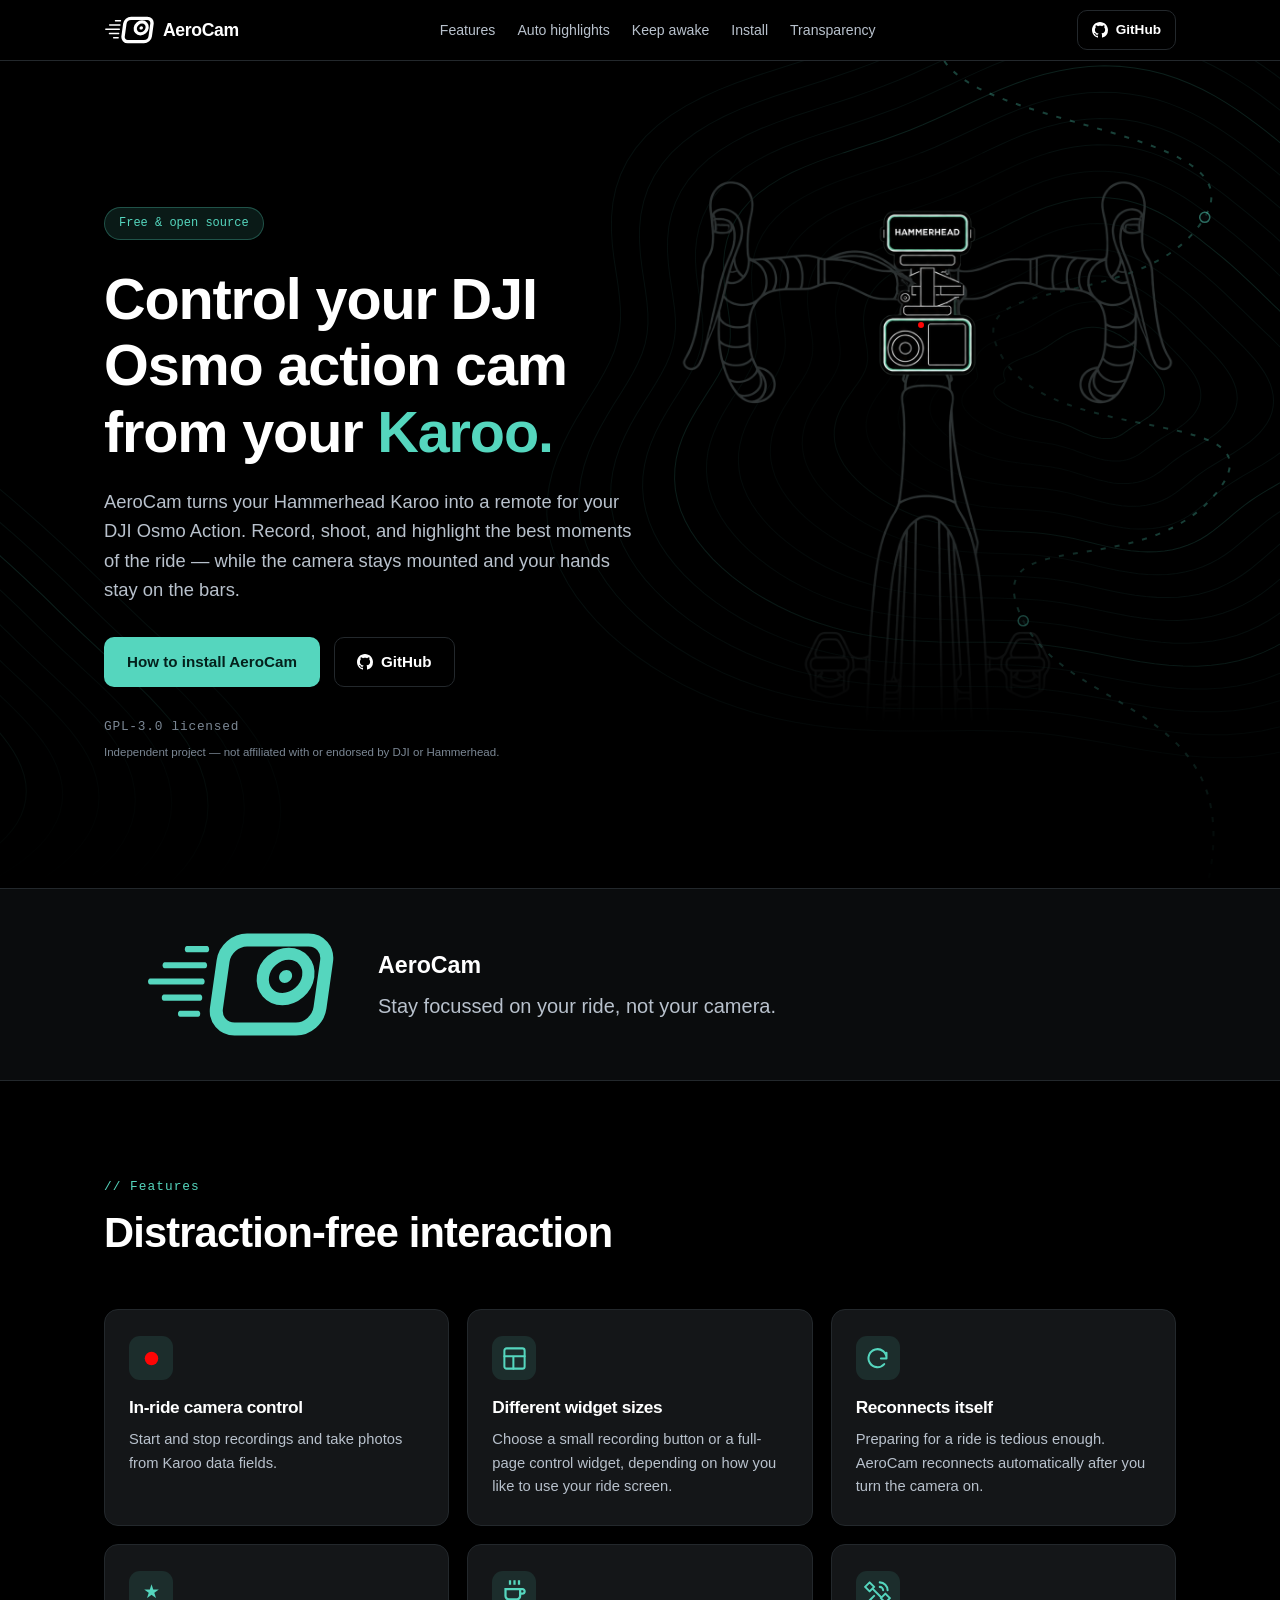
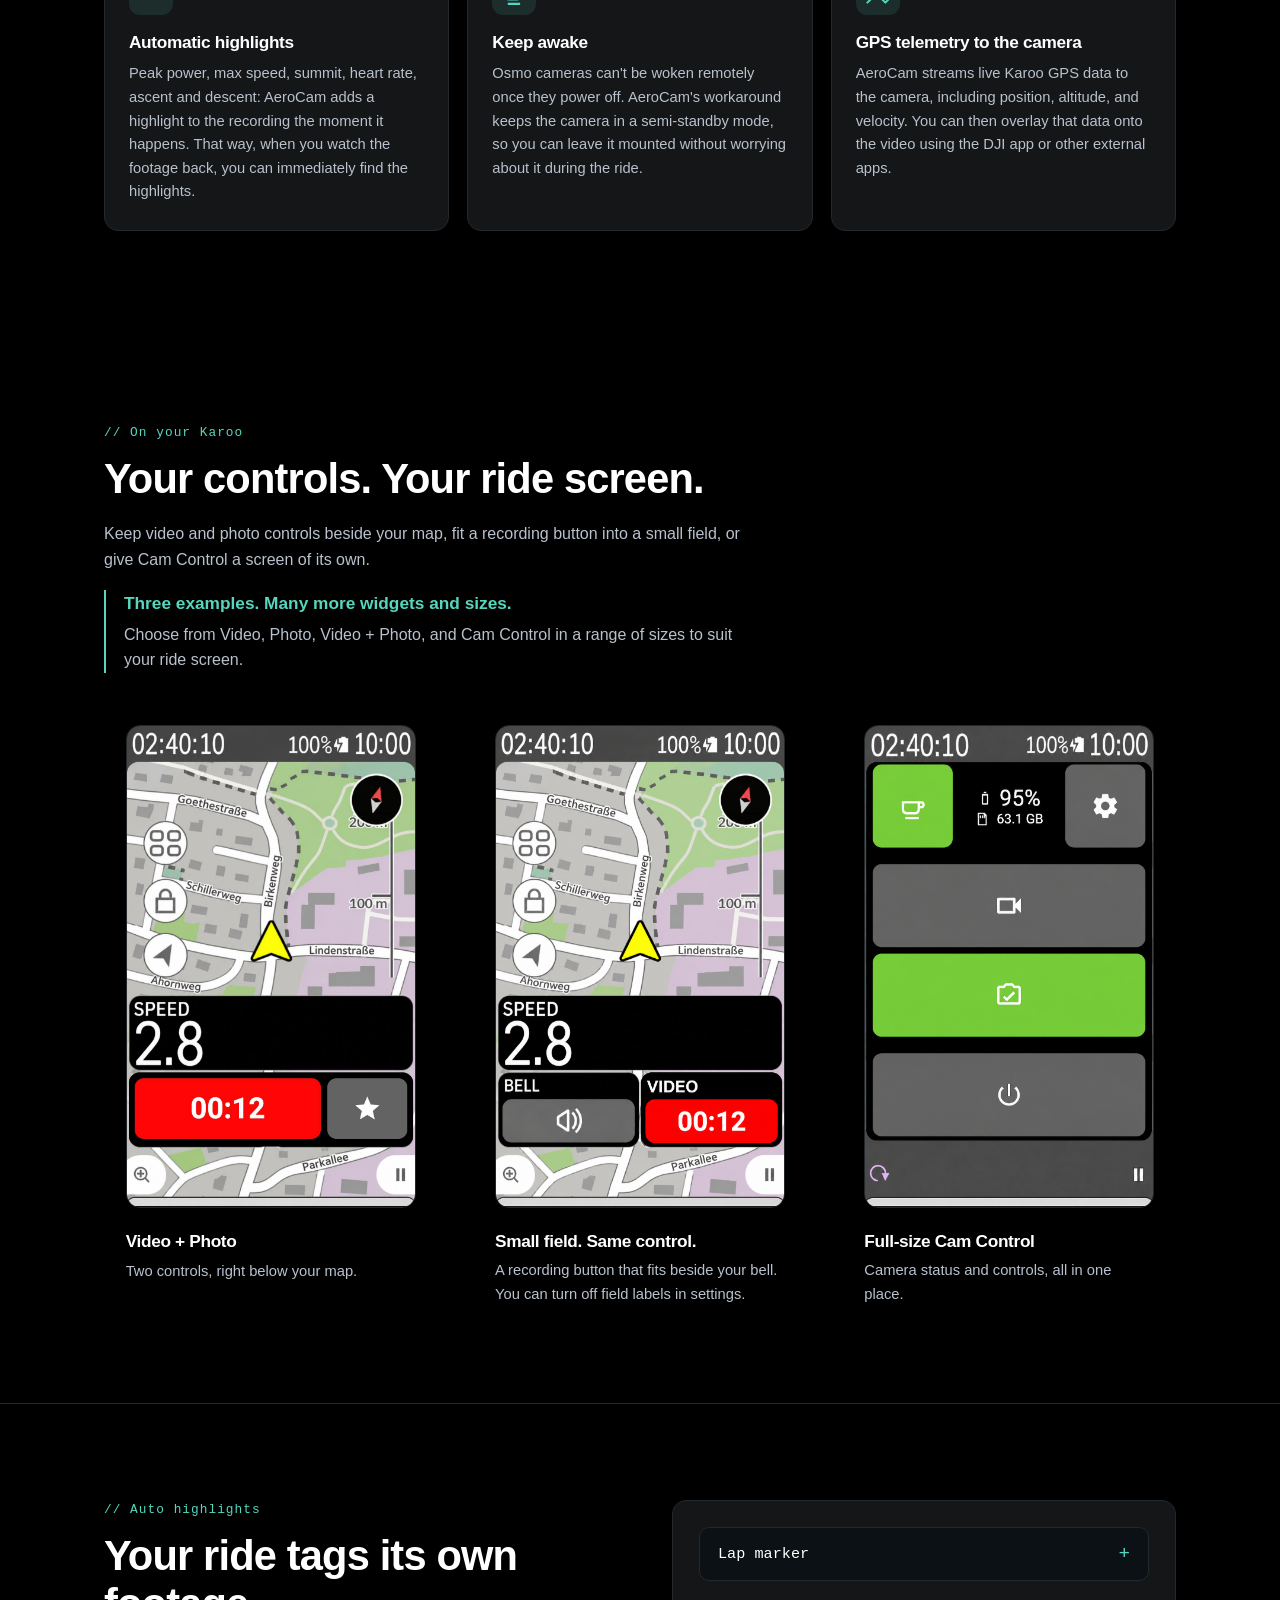
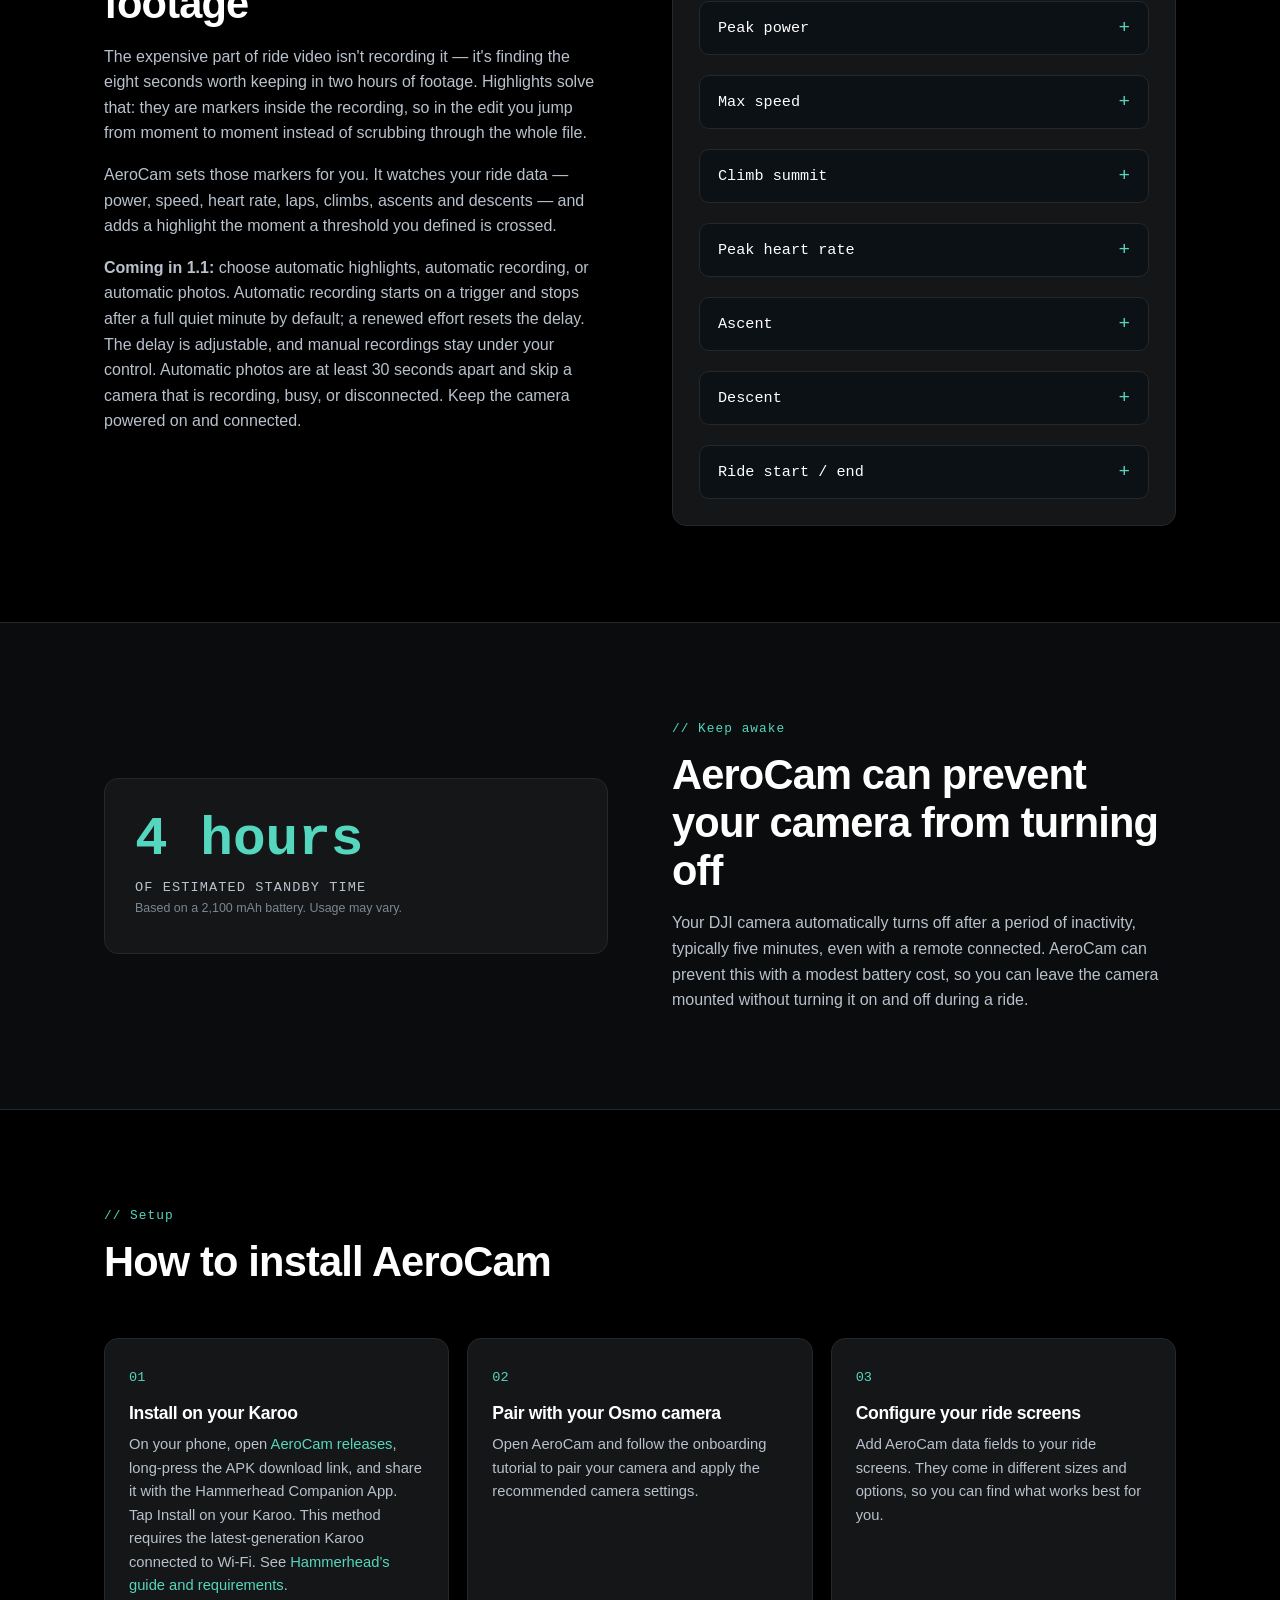
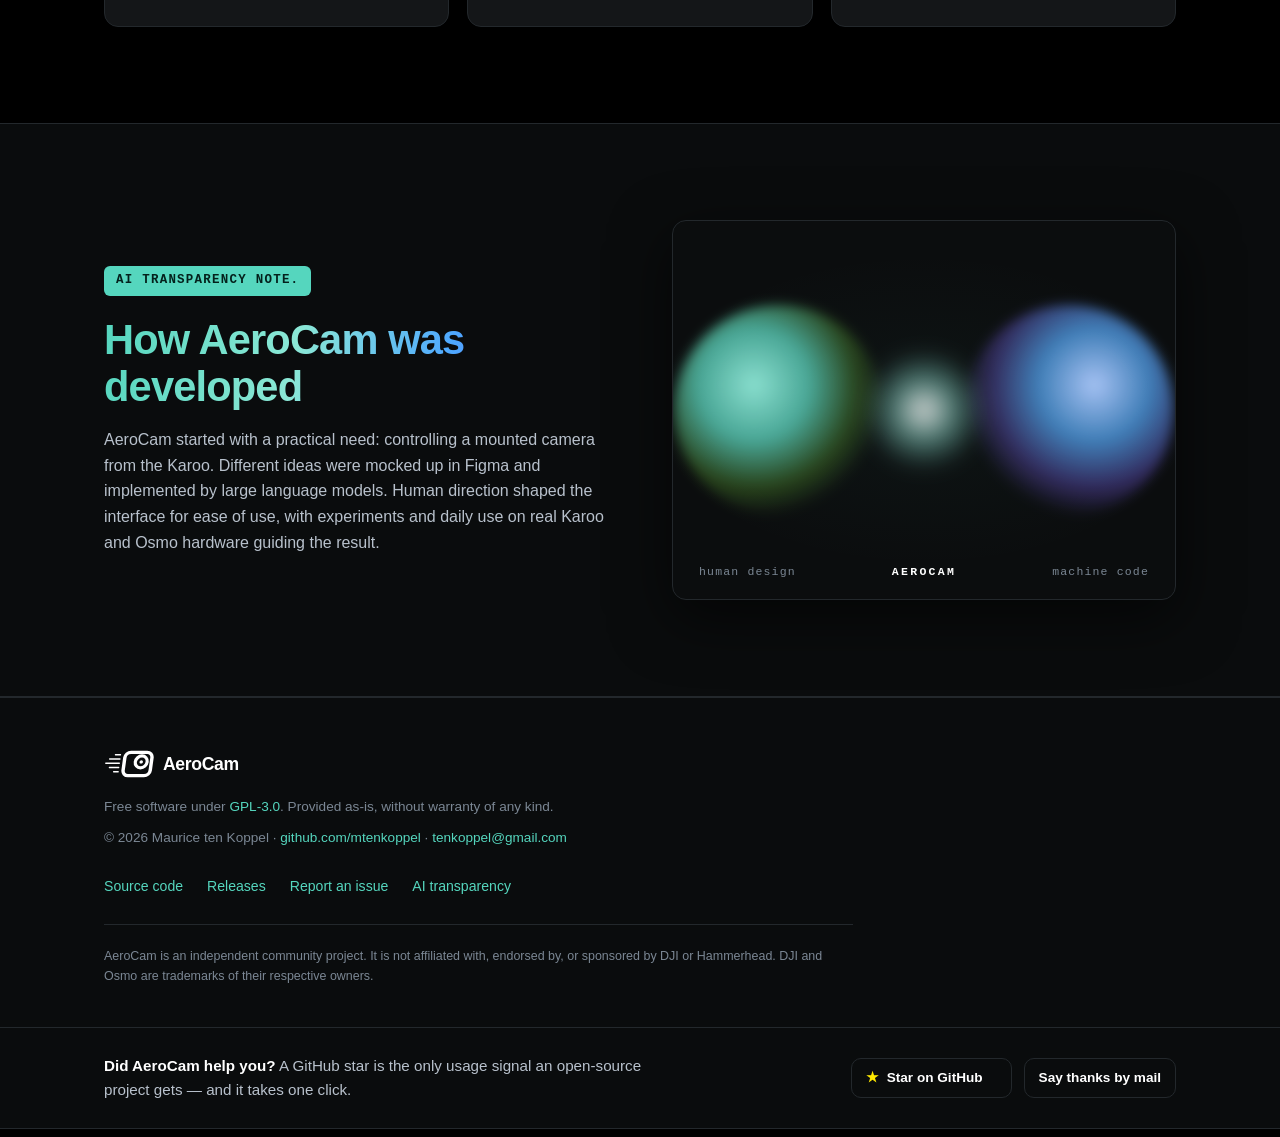
==== commit 684f0a7b: "Add ride automation policies, shared widget feedback and settings" ====
--- a/landingpage/index.html
+++ b/landingpage/index.html
@@ -191,9 +191,10 @@
           heart rate, laps, climbs, ascents and descents — and adds a highlight the moment a threshold you
           defined is crossed.
         </p>
-        <p>AeroCam can even automatically start recording when a trigger occurs. Combined with
-          the <strong>prevent standby</strong> feature, this lets you leave the camera mounted for up to four hours
-          and automatically record the highlights of your ride.</p>
+        <p><strong>Coming in 1.1:</strong> choose automatic highlights, automatic recording, or automatic photos.
+          Automatic recording starts on a trigger and stops after a full quiet minute by default; a renewed effort resets the delay.
+          The delay is adjustable, and manual recordings stay under your control. Automatic photos are at least 30 seconds apart
+          and skip a camera that is recording, busy, or disconnected. Keep the camera powered on and connected.</p>
       </div>
       <div class="trigger-board reveal">
         <details class="trigger-detail"><summary>Lap marker</summary><p>Adds a highlight when Karoo records a new lap.</p></details>
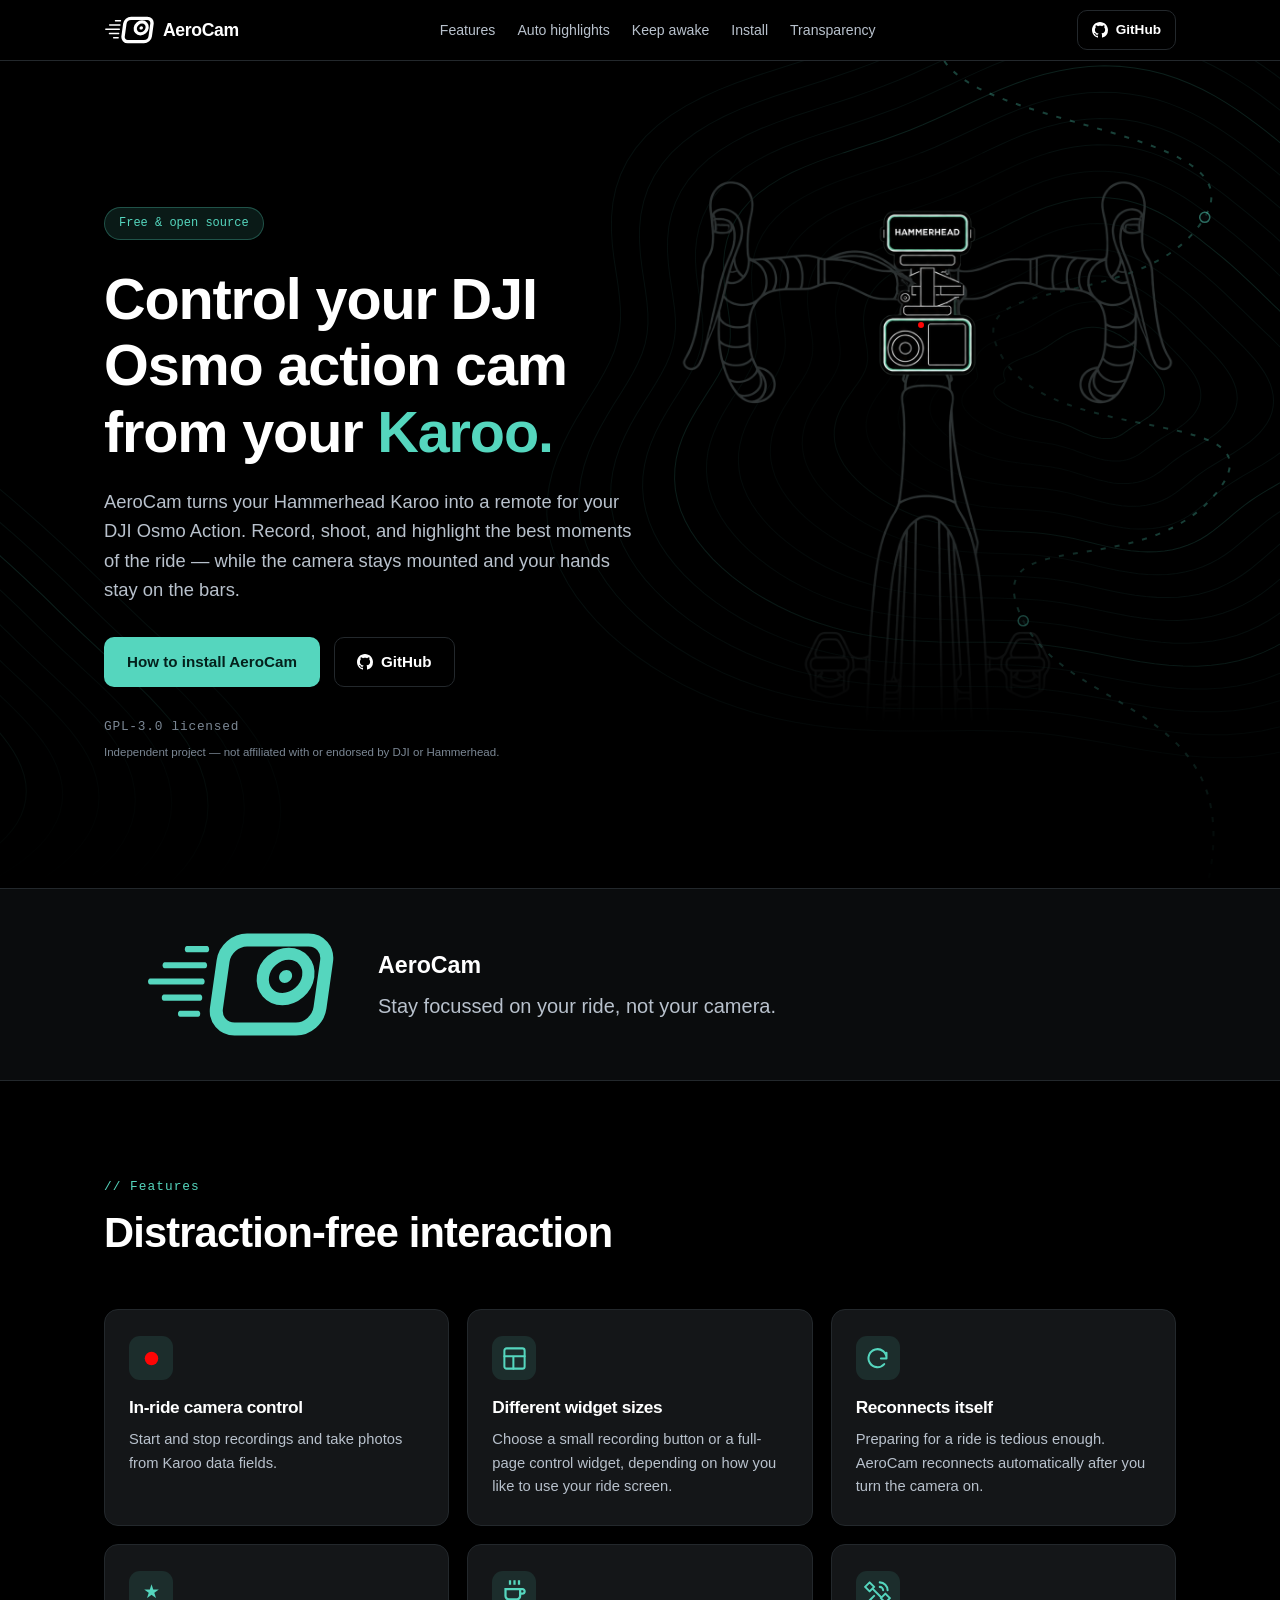
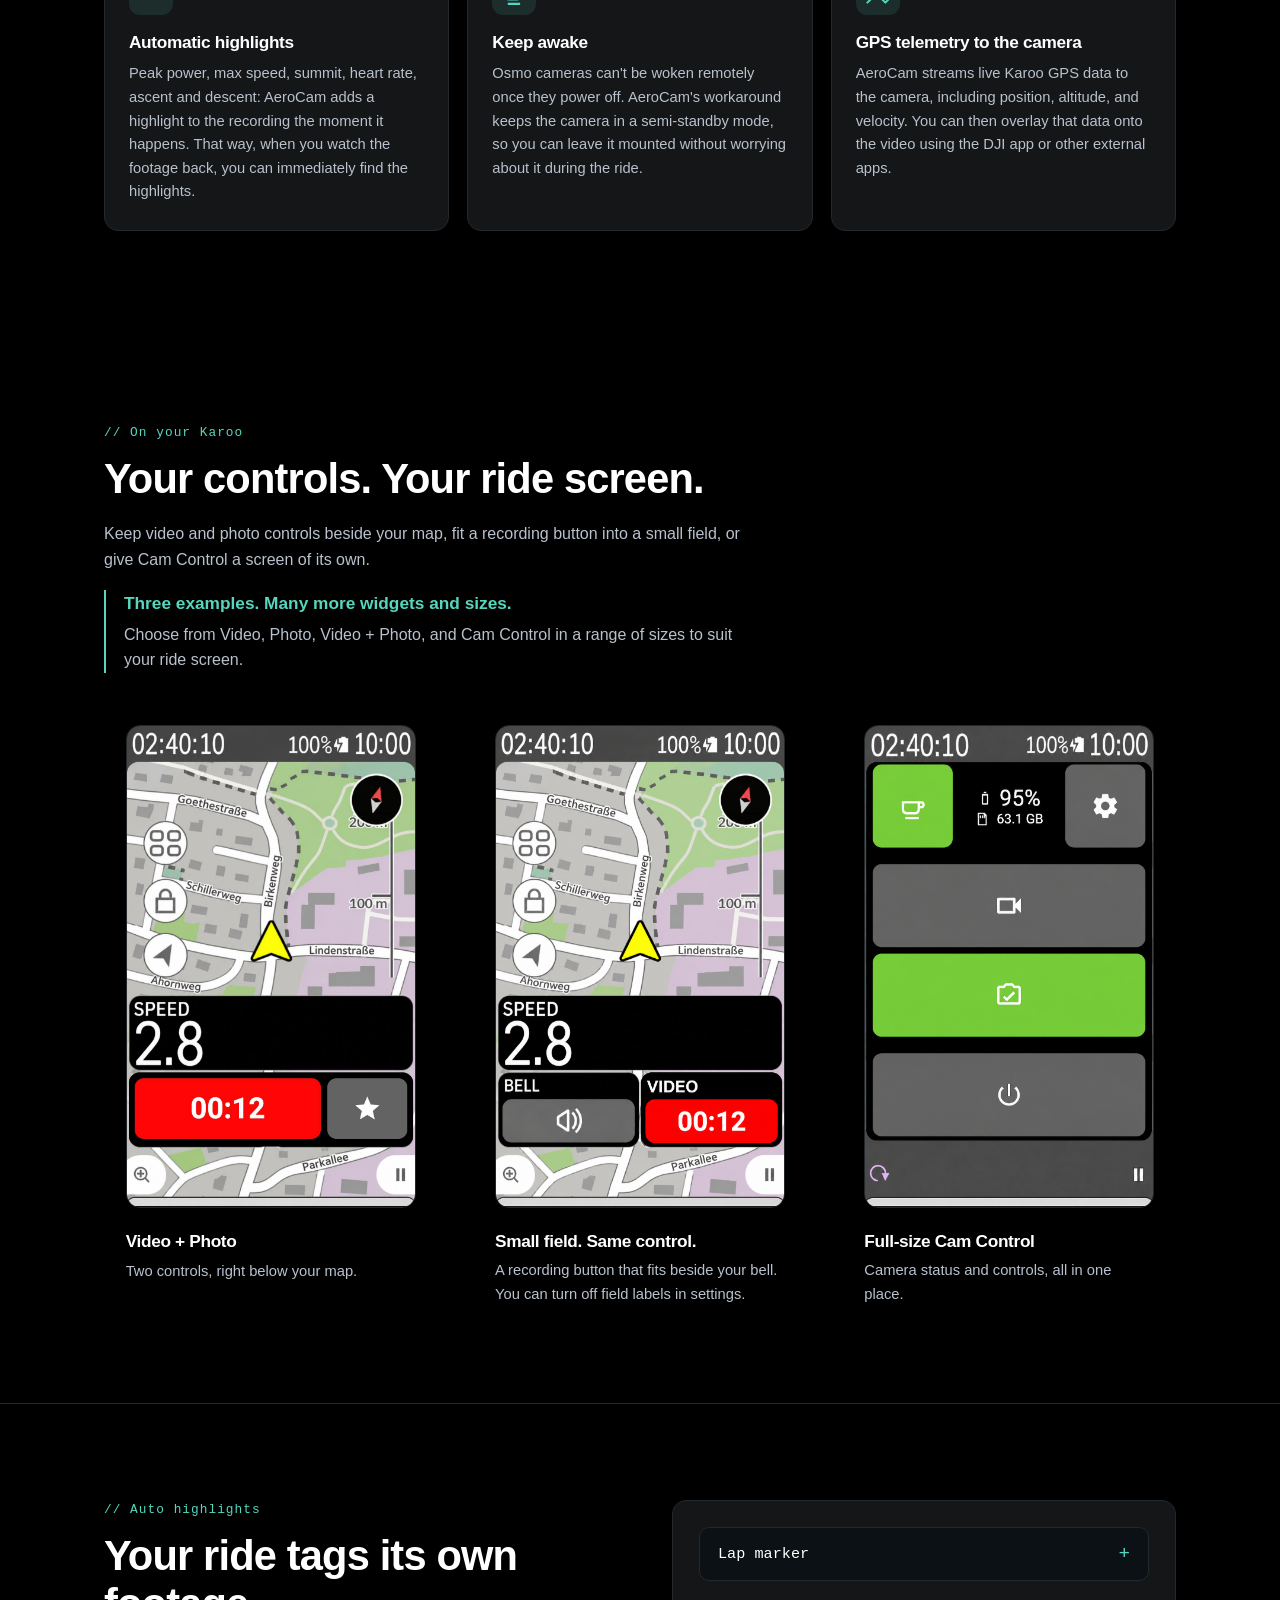
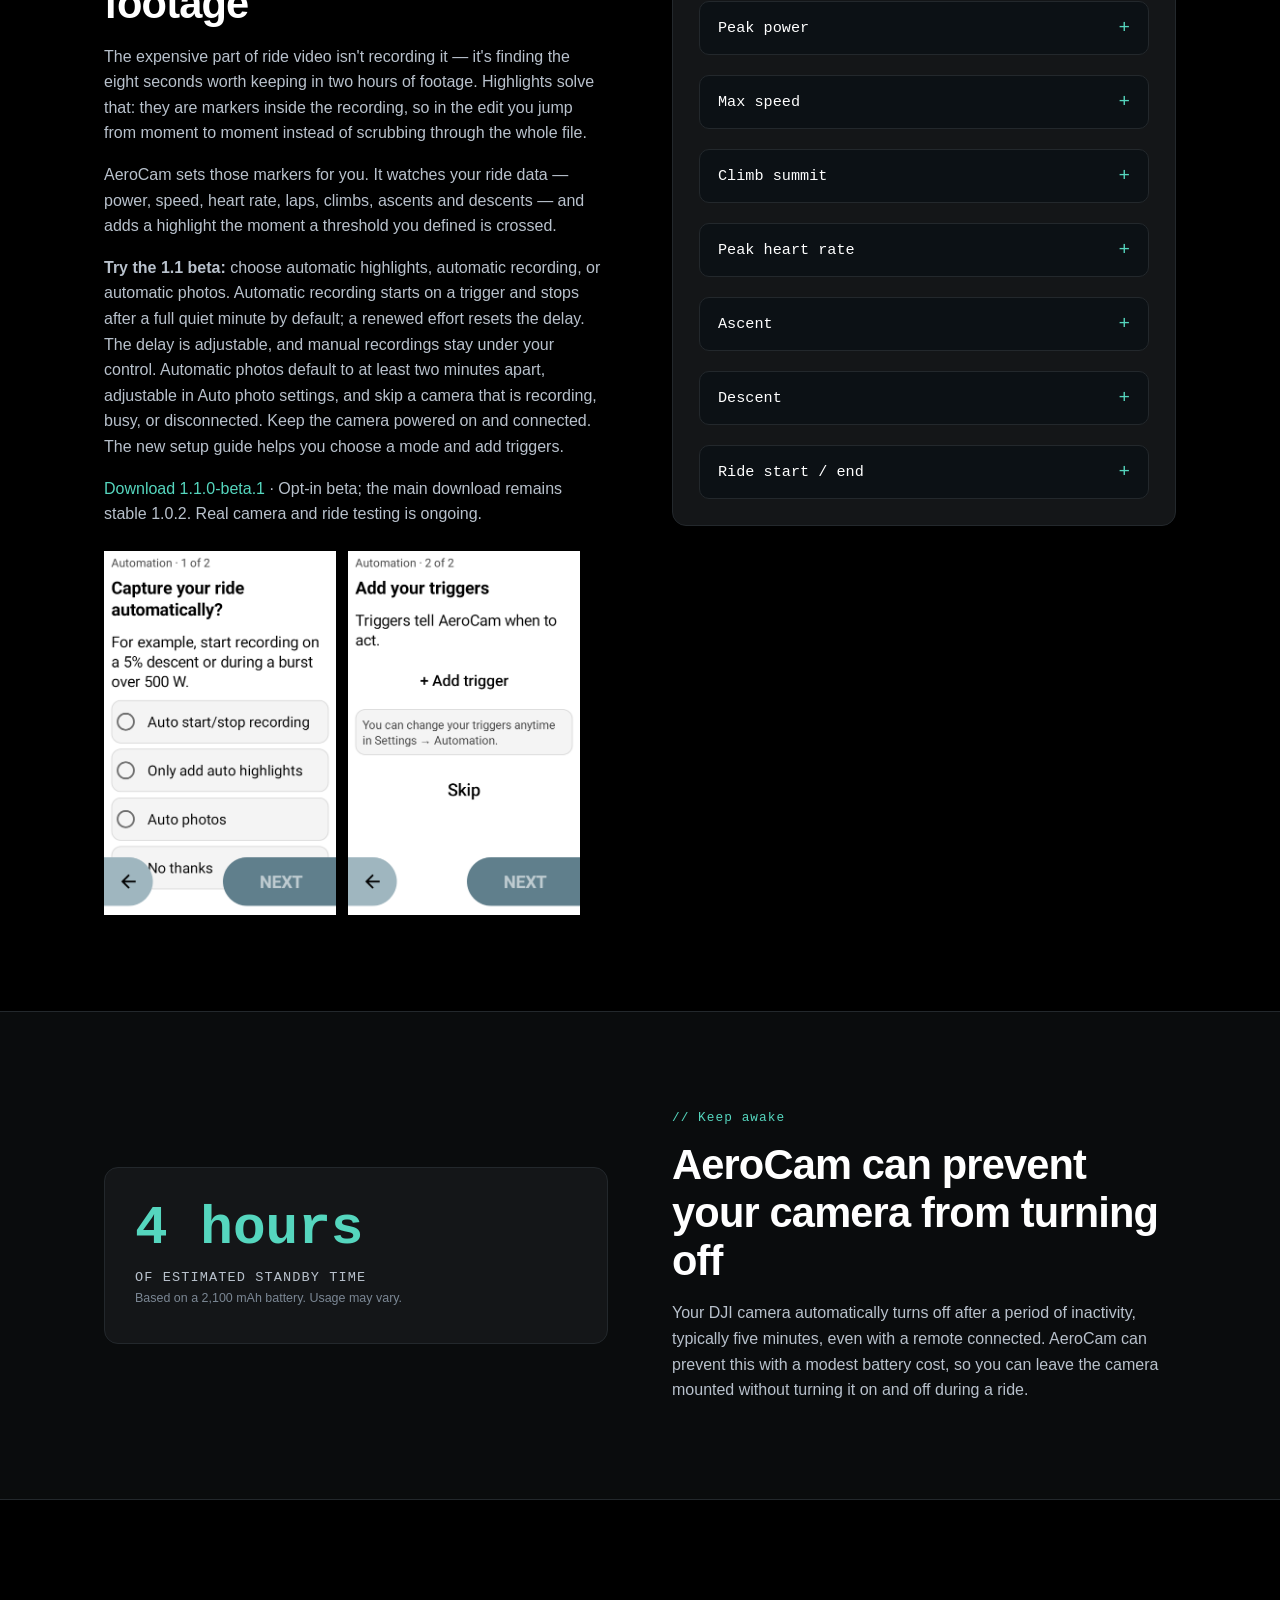
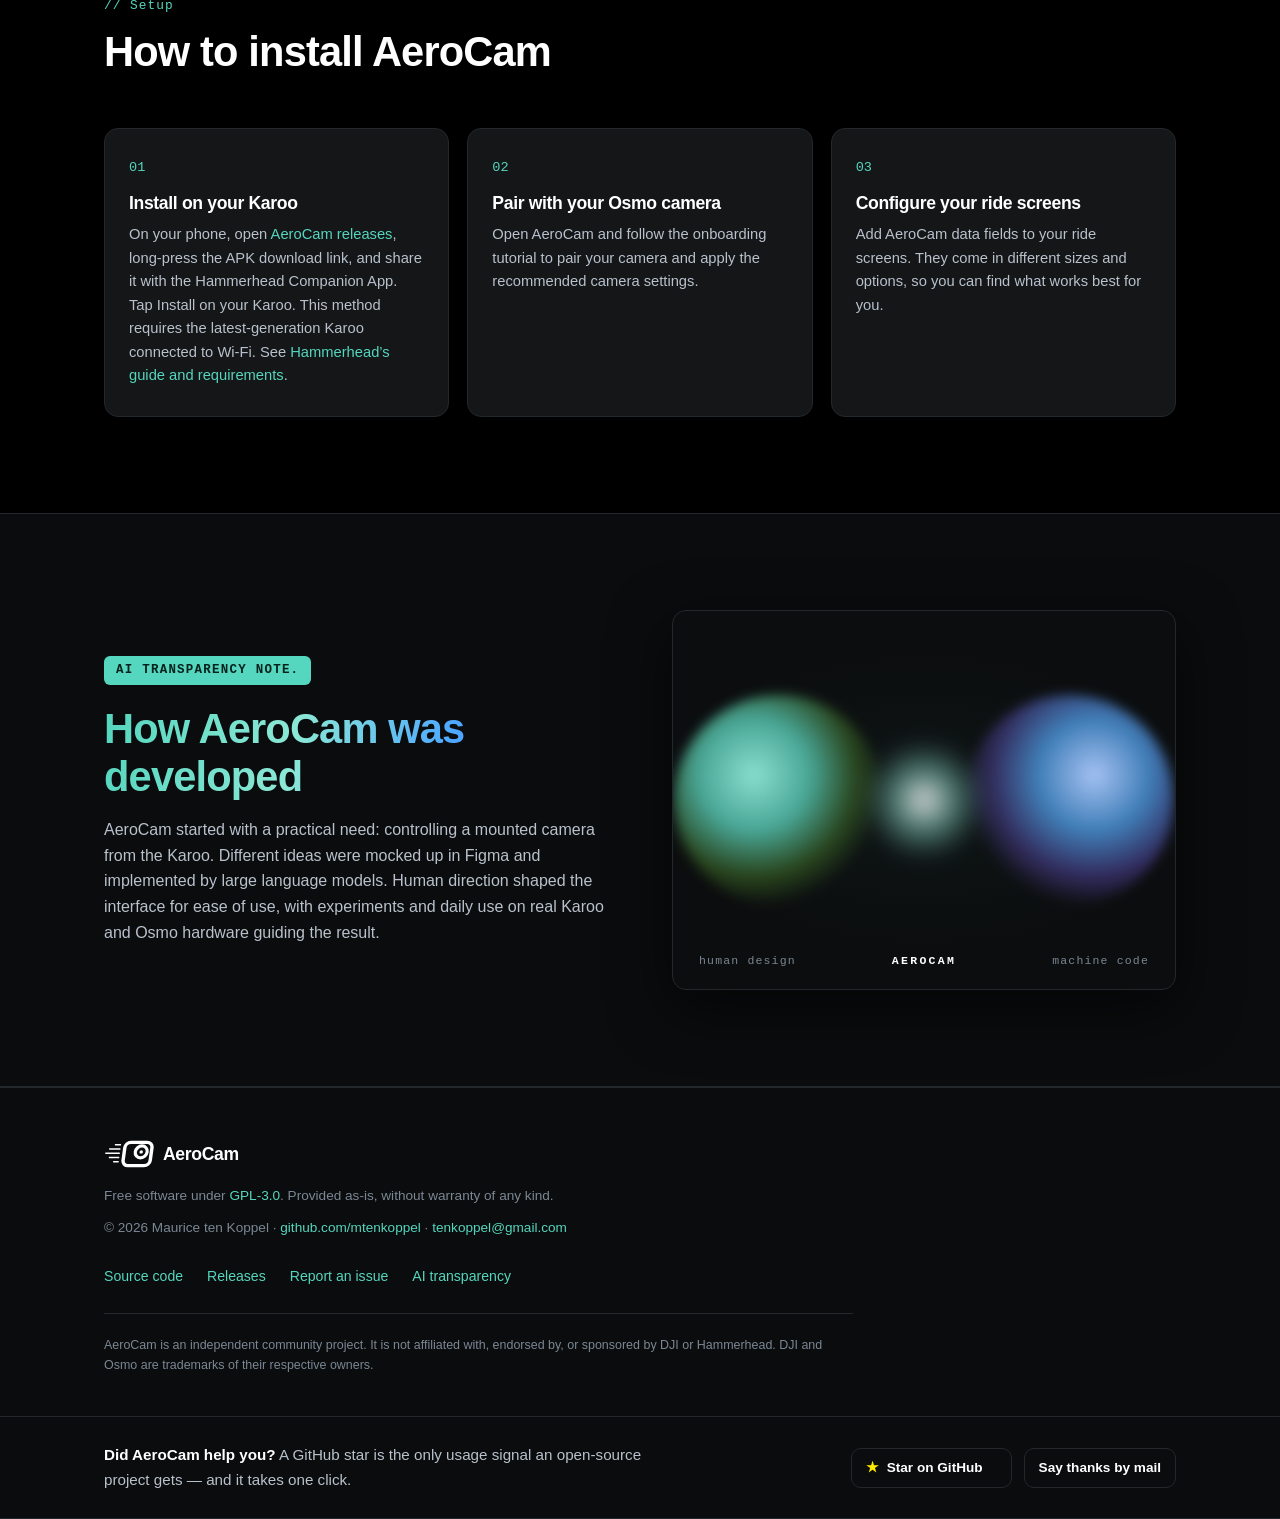
==== commit 083ea44d: "Document opt-in 1.1 beta with native onboarding screenshots" ====
--- a/landingpage/index.html
+++ b/landingpage/index.html
@@ -191,10 +191,15 @@
           heart rate, laps, climbs, ascents and descents — and adds a highlight the moment a threshold you
           defined is crossed.
         </p>
-        <p><strong>Coming in 1.1:</strong> choose automatic highlights, automatic recording, or automatic photos.
+        <p><strong>Try the 1.1 beta:</strong> choose automatic highlights, automatic recording, or automatic photos.
           Automatic recording starts on a trigger and stops after a full quiet minute by default; a renewed effort resets the delay.
-          The delay is adjustable, and manual recordings stay under your control. Automatic photos are at least 30 seconds apart
-          and skip a camera that is recording, busy, or disconnected. Keep the camera powered on and connected.</p>
+          The delay is adjustable, and manual recordings stay under your control. Automatic photos default to at least two minutes apart, adjustable in Auto photo settings,
+          and skip a camera that is recording, busy, or disconnected. Keep the camera powered on and connected. The new setup guide helps you choose a mode and add triggers.</p>
+        <p><a href="https://github.com/mtenkoppel/AeroCam/releases/tag/v1.1.0-beta.1">Download 1.1.0-beta.1</a> · Opt-in beta; the main download remains stable 1.0.2. Real camera and ride testing is ongoing.</p>
+        <div style="display:flex;gap:12px;flex-wrap:wrap;margin-top:24px">
+          <img src="images/beta-1.1/setup-mode.png" alt="1.1 beta setup: choose an automation mode" style="width:46%;height:auto;align-self:flex-start" loading="lazy">
+          <img src="images/beta-1.1/setup-triggers.png" alt="1.1 beta setup: add ride triggers" style="width:46%;height:auto;align-self:flex-start" loading="lazy">
+        </div>
       </div>
       <div class="trigger-board reveal">
         <details class="trigger-detail"><summary>Lap marker</summary><p>Adds a highlight when Karoo records a new lap.</p></details>
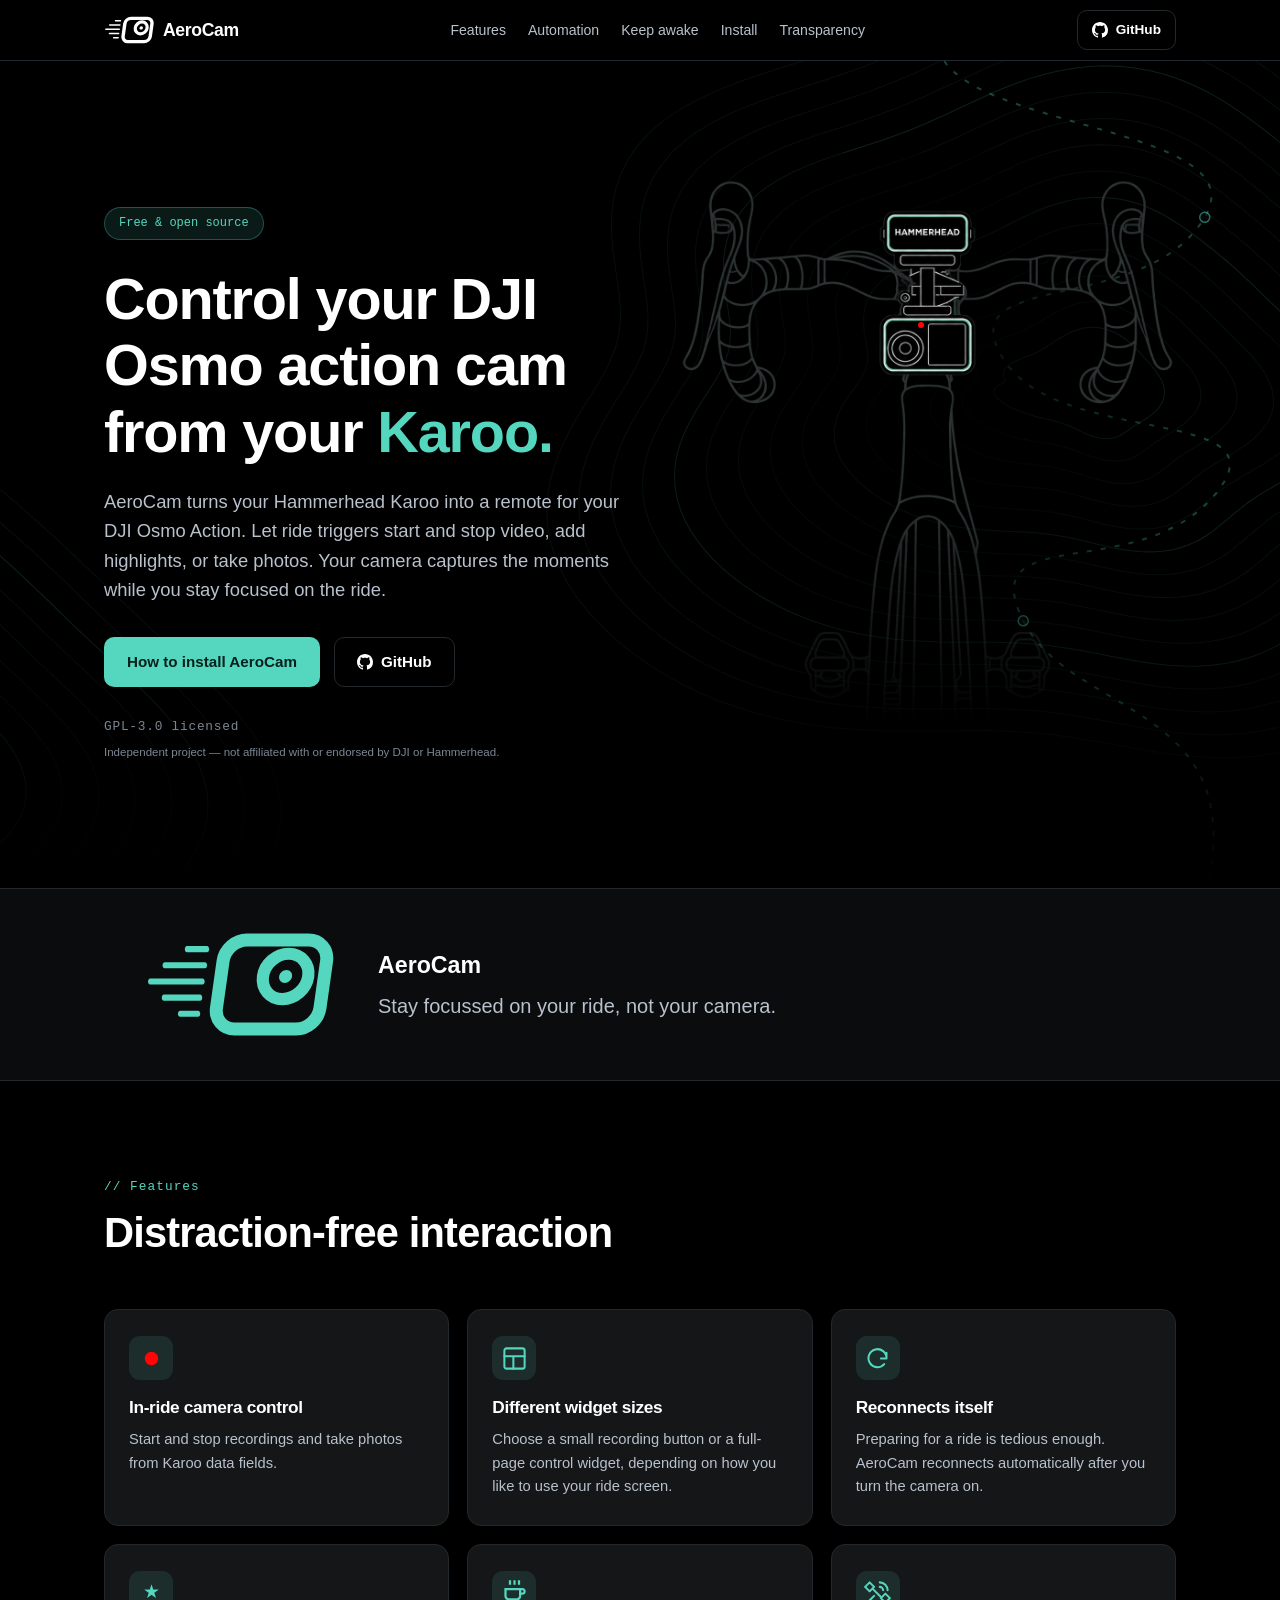
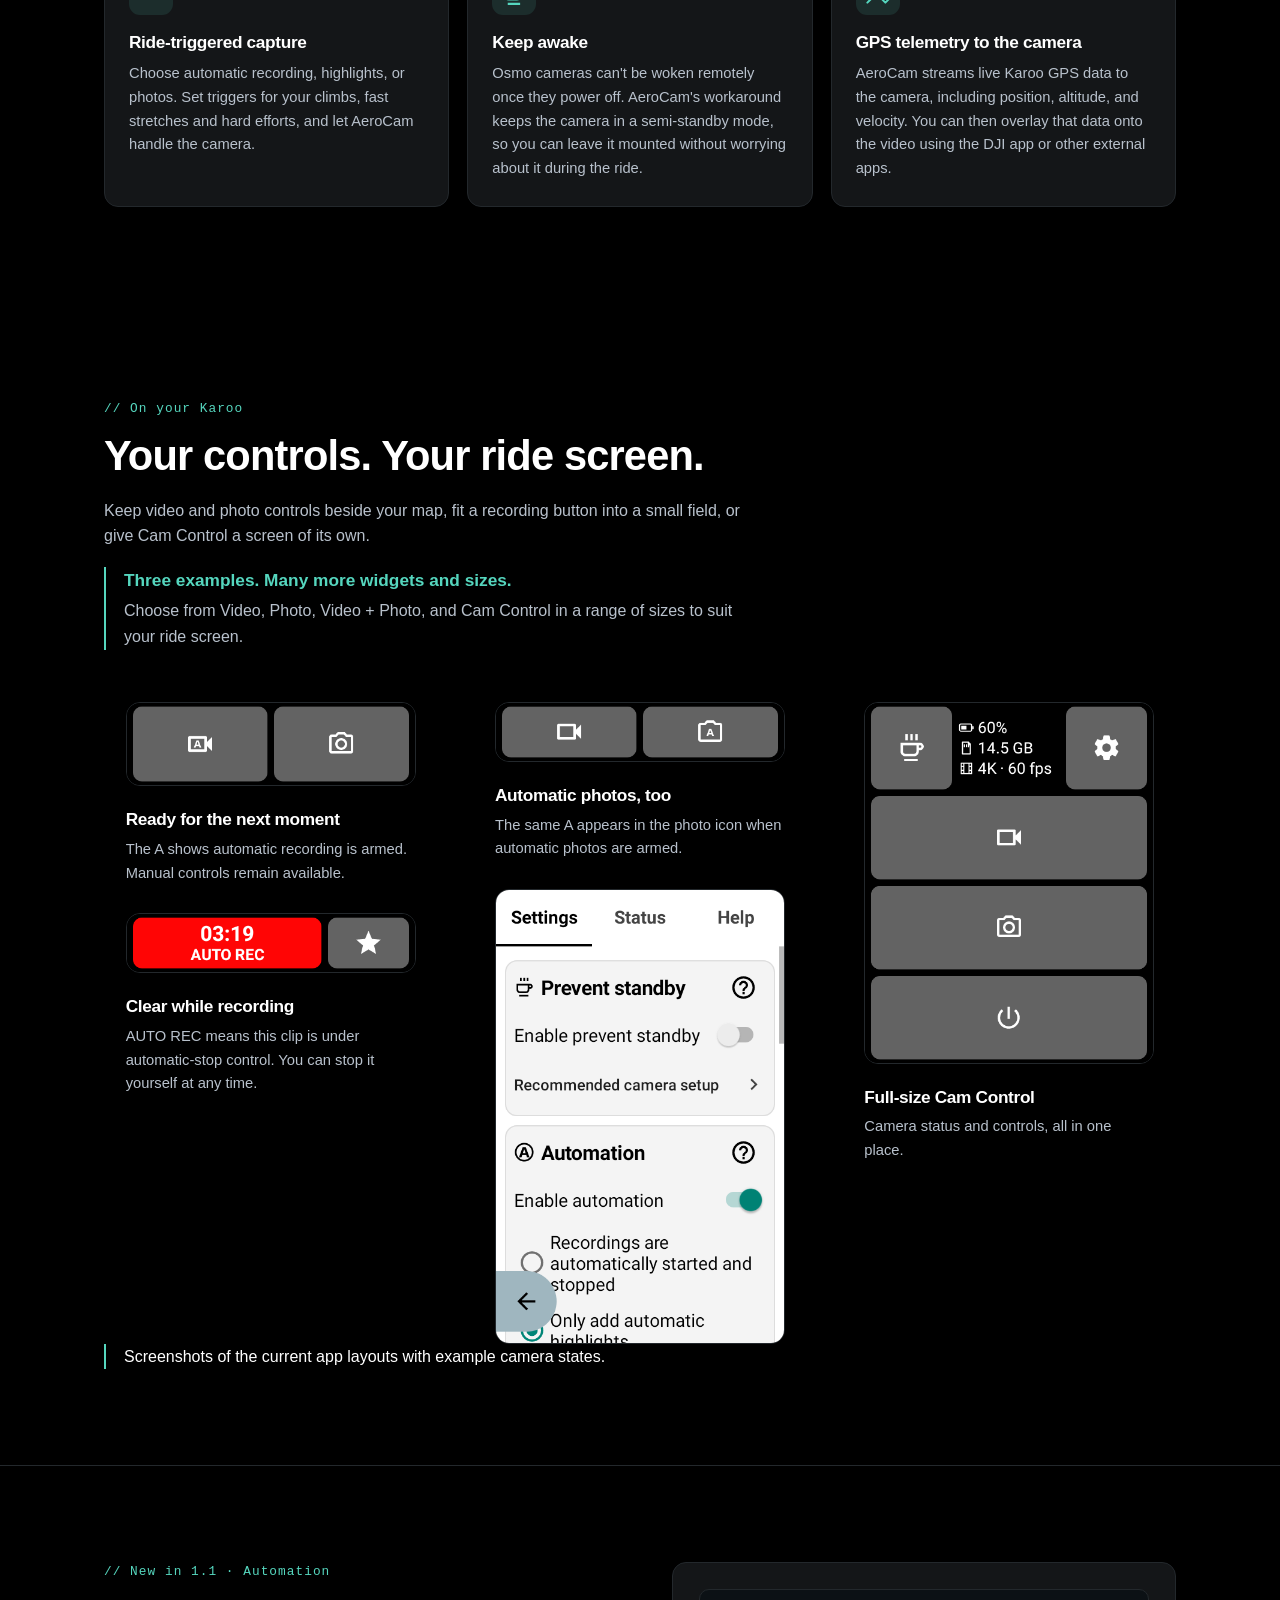
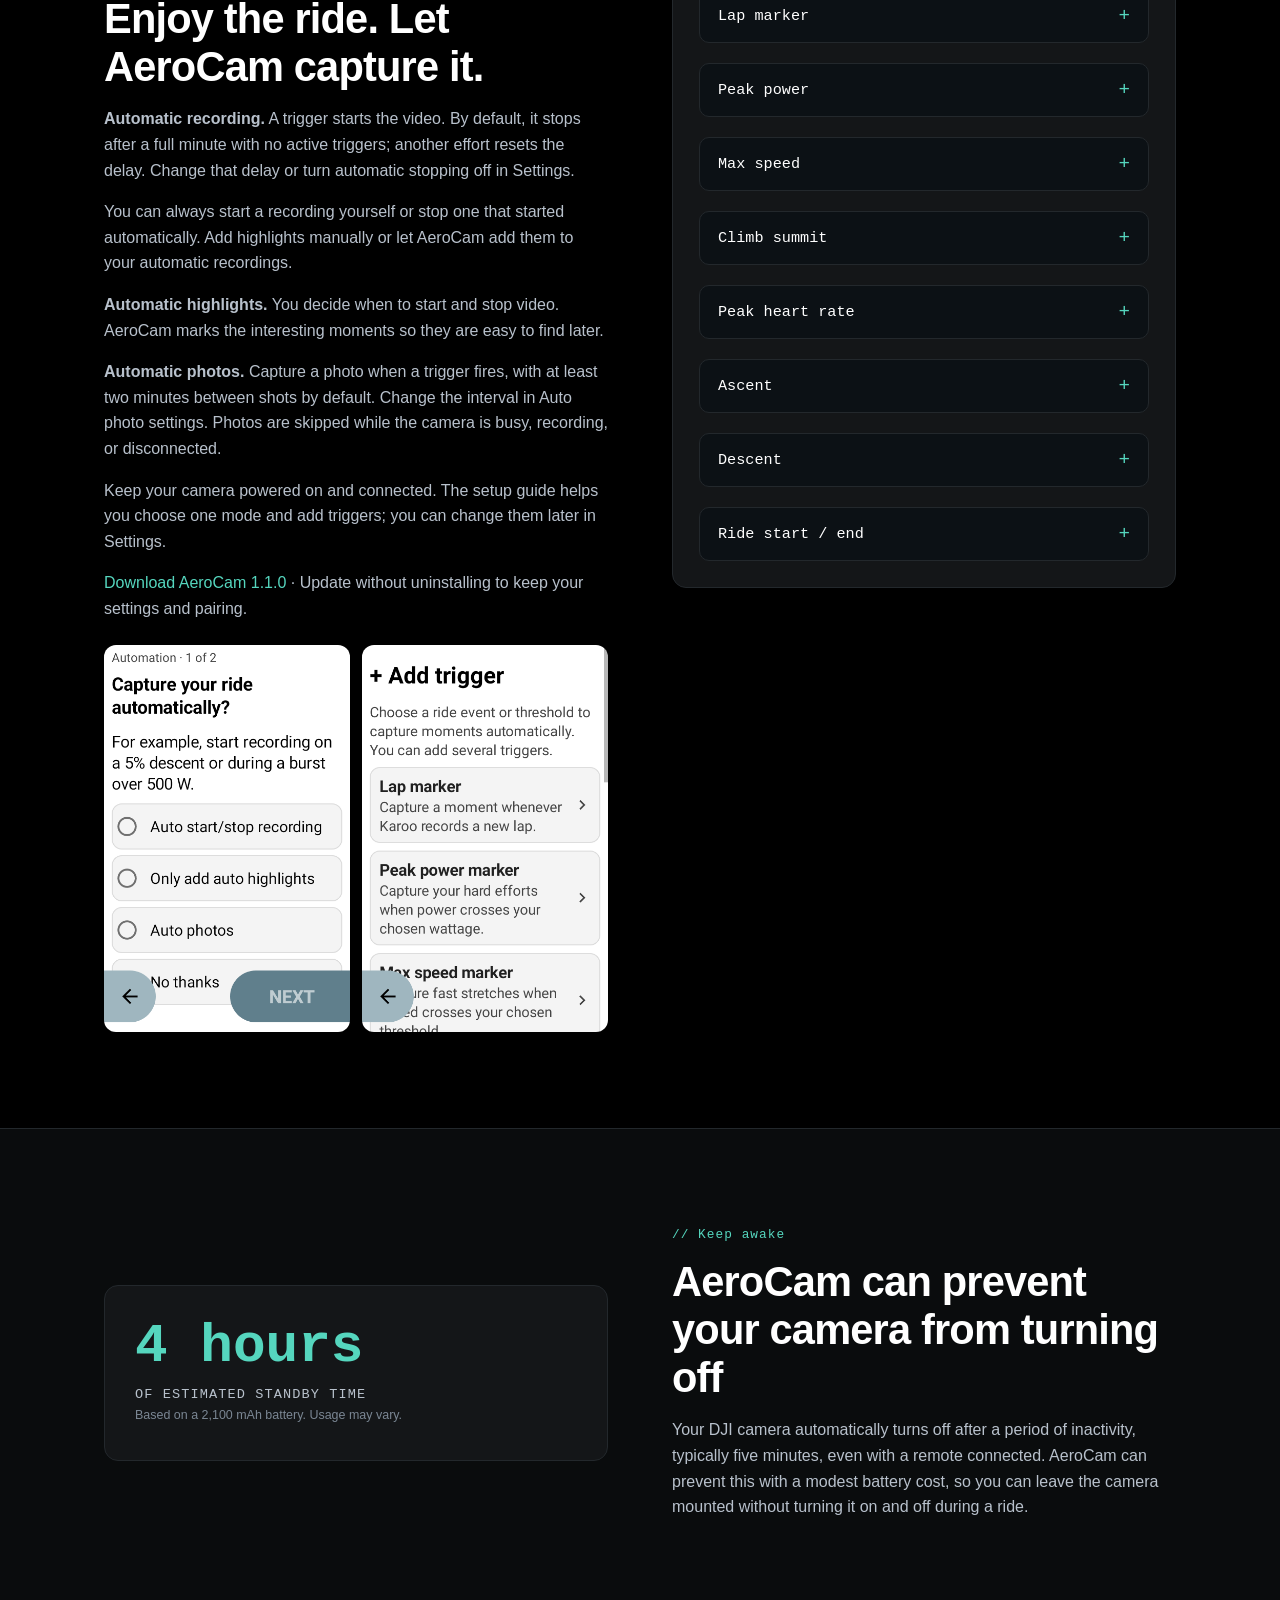
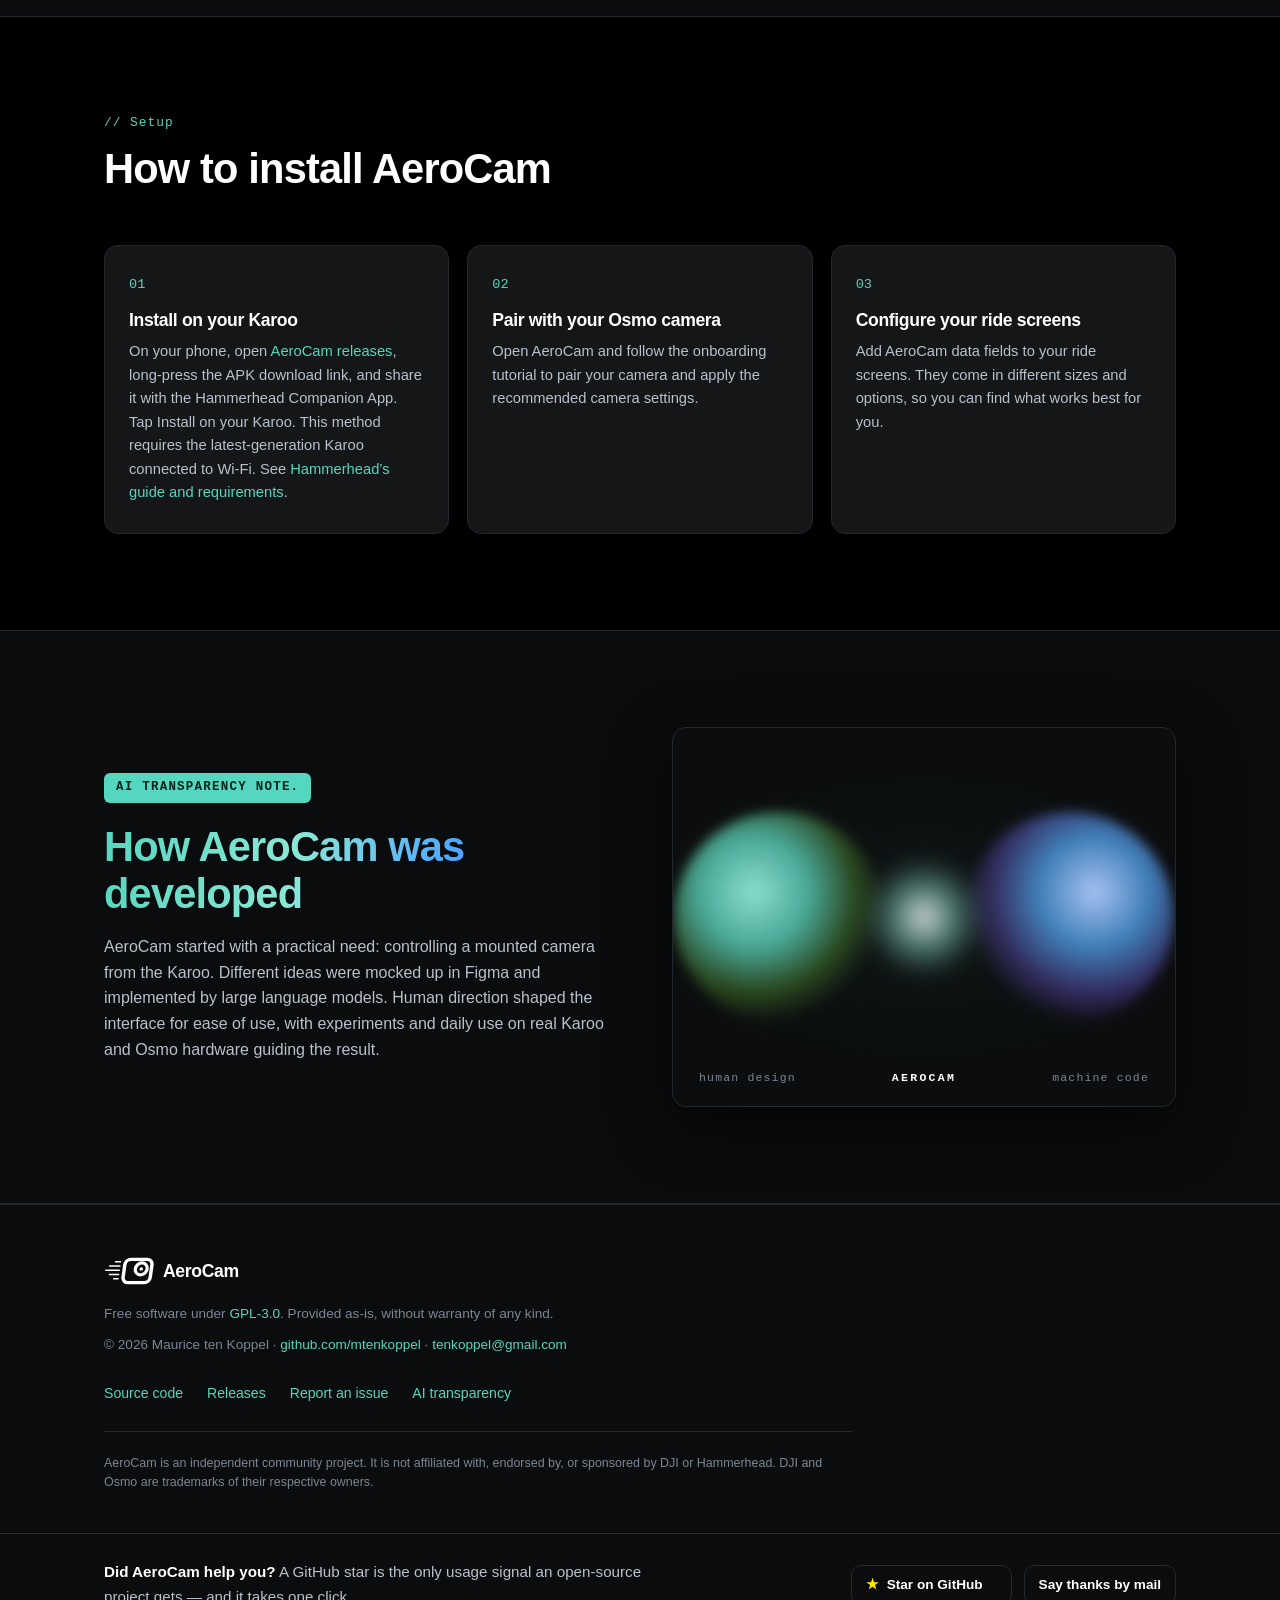
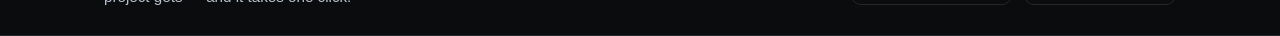
==== commit b67e4353: "Prepare 1.1.0 release with automation fix and refreshed product pages" ====
--- a/landingpage/index.html
+++ b/landingpage/index.html
@@ -29,7 +29,7 @@
       <a class="brand" href="#top"><svg class="brand-logo"><use href="#aerocam-mark"/></svg>AeroCam</a>
       <nav class="nav-links">
         <a href="#features">Features</a>
-        <a href="#highlights">Auto highlights</a>
+        <a href="#highlights">Automation</a>
         <a href="#keepawake">Keep awake</a>
         <a href="#how">Install</a>
         <a href="#transparency">Transparency</a>
@@ -52,8 +52,8 @@
         <h1>Control your DJI Osmo action cam from your <span class="accent">Karoo.</span></h1>
         <p class="lede">
           AeroCam turns your Hammerhead Karoo into a remote for your DJI Osmo Action.
-          Record, shoot, and highlight the best moments of the ride — while the camera stays
-          mounted and your hands stay on the bars.
+          Let ride triggers start and stop video, add highlights, or take photos.
+          Your camera captures the moments while you stay focused on the ride.
         </p>
         <div class="cta-row">
           <a class="btn btn-primary" href="#how">
@@ -123,9 +123,8 @@
         </article>
         <article class="card reveal">
           <div class="card-icon">★</div>
-          <h3>Automatic highlights</h3>
-          <p>Peak power, max speed, summit, heart rate, ascent and descent: AeroCam adds a highlight to the
-          recording the moment it happens. That way, when you watch the footage back, you can immediately find the highlights.</p>
+          <h3>Ride-triggered capture</h3>
+          <p>Choose automatic recording, highlights, or photos. Set triggers for your climbs, fast stretches and hard efforts, and let AeroCam handle the camera.</p>
         </article>
         <article class="card reveal">
           <div class="card-icon" aria-hidden="true"><svg viewBox="0 0 24 24"><path fill="currentColor" d="M18,8H19C20.66,8 22,9.34 22,11C22,12.66 20.66,14 19,14H18V15C18,17.21 16.21,19 14,19H7C4.79,19 3,17.21 3,15V8H18M18,10V12H19C19.55,12 20,11.55 20,11C20,10.45 19.55,10 19,10H18M5,10V15C5,16.1 5.9,17 7,17H14C15.1,17 16,16.1 16,15V10H5M6,21H17V23H6V21M7,1H9V5H7V1M11,1H13V5H11V1M15,1H17V5H15V1Z"/></svg></div>
@@ -154,23 +153,24 @@
         <p class="widget-choice-note"><strong>Three examples. Many more widgets and sizes.</strong>
           Choose from Video, Photo, Video + Photo, and Cam Control in a range of sizes to suit your ride screen.</p>
       </div>
-      <div class="widget-gallery">
+      <div class="widget-gallery release-gallery">
         <figure class="widget-example reveal">
-          <img src="images/widgets/map-video-photo.jpg" width="486" height="811" loading="lazy" decoding="async"
-            alt="Karoo map and speed with the Video + Photo widget recording at 00:12 and a highlight button below." />
-          <figcaption><h3>Video + Photo</h3><p>Two controls, right below your map.</p></figcaption>
+          <img src="images/release-1.1/video-photo-auto.png" width="480" height="138" loading="lazy" decoding="async" alt="Video and photo controls with an A inside the video icon." />
+          <figcaption><h3>Ready for the next moment</h3><p>The A shows automatic recording is armed. Manual controls remain available.</p></figcaption>
+          <img src="images/release-1.1/video-auto-recording.png" width="480" height="97" loading="lazy" decoding="async" alt="Red recording timer, AUTO REC label and highlight button." />
+          <figcaption><h3>Clear while recording</h3><p>AUTO REC means this clip is under automatic-stop control. You can stop it yourself at any time.</p></figcaption>
         </figure>
         <figure class="widget-example reveal">
-          <img src="images/widgets/map-video-half.png" width="486" height="811" loading="lazy" decoding="async"
-            alt="Karoo map and speed with a compact Video field recording at 00:12 beside the bell, with its title label shown." />
-          <figcaption><h3>Small field. Same control.</h3><p>A recording button that fits beside your bell. You can turn off field labels in settings.</p></figcaption>
+          <img src="images/release-1.1/video-photo-auto-photos.png" width="480" height="97" loading="lazy" decoding="async" alt="Video and photo buttons with A inside the photo icon." />
+          <figcaption><h3>Automatic photos, too</h3><p>The same A appears in the photo icon when automatic photos are armed.</p></figcaption>
+          <img src="images/release-1.1/settings.png" width="480" height="755" loading="lazy" decoding="async" alt="Polished Prevent standby and Automation settings." />
         </figure>
         <figure class="widget-example reveal">
-          <img src="images/widgets/cam-control-full.png" width="486" height="811" loading="lazy" decoding="async"
-            alt="Full-size Cam Control with a green photo button confirming a successfully captured picture." />
+          <img src="images/release-1.1/cam-control.png" width="480" height="600" loading="lazy" decoding="async" alt="Full-size Cam Control with camera status and shared video and photo buttons." />
           <figcaption><h3>Full-size Cam Control</h3><p>Camera status and controls, all in one place.</p></figcaption>
         </figure>
       </div>
+      <p class="widget-choice-note">Screenshots of the current app layouts with example camera states.</p>
     </div>
   </section>
 
@@ -178,37 +178,27 @@
   <section class="section" id="highlights">
     <div class="container split">
       <div class="split-copy reveal">
-        <span class="kicker">// Auto highlights</span>
-        <h2>Your ride tags its own footage</h2>
-        <p>
-          The expensive part of ride video isn't recording it — it's finding the eight
-          seconds worth keeping in two hours of footage. Highlights solve that: they are
-          markers inside the recording, so in the edit you jump from moment to moment
-          instead of scrubbing through the whole file.
-        </p>
-        <p>
-          AeroCam sets those markers for you. It watches your ride data — power, speed,
-          heart rate, laps, climbs, ascents and descents — and adds a highlight the moment a threshold you
-          defined is crossed.
-        </p>
-        <p><strong>Try the 1.1 beta:</strong> choose automatic highlights, automatic recording, or automatic photos.
-          Automatic recording starts on a trigger and stops after a full quiet minute by default; a renewed effort resets the delay.
-          The delay is adjustable, and manual recordings stay under your control. Automatic photos default to at least two minutes apart, adjustable in Auto photo settings,
-          and skip a camera that is recording, busy, or disconnected. Keep the camera powered on and connected. The new setup guide helps you choose a mode and add triggers.</p>
-        <p><a href="https://github.com/mtenkoppel/AeroCam/releases/tag/v1.1.0-beta.1">Download 1.1.0-beta.1</a> · Opt-in beta; the main download remains stable 1.0.2. Real camera and ride testing is ongoing.</p>
-        <div style="display:flex;gap:12px;flex-wrap:wrap;margin-top:24px">
-          <img src="images/beta-1.1/setup-mode.png" alt="1.1 beta setup: choose an automation mode" style="width:46%;height:auto;align-self:flex-start" loading="lazy">
-          <img src="images/beta-1.1/setup-triggers.png" alt="1.1 beta setup: add ride triggers" style="width:46%;height:auto;align-self:flex-start" loading="lazy">
+        <span class="kicker">// New in 1.1 · Automation</span>
+        <h2>Enjoy the ride. Let AeroCam capture it.</h2>
+        <p><strong>Automatic recording.</strong> A trigger starts the video. By default, it stops after a full minute with no active triggers; another effort resets the delay. Change that delay or turn automatic stopping off in Settings.</p>
+        <p>You can always start a recording yourself or stop one that started automatically. Add highlights manually or let AeroCam add them to your automatic recordings.</p>
+        <p><strong>Automatic highlights.</strong> You decide when to start and stop video. AeroCam marks the interesting moments so they are easy to find later.</p>
+        <p><strong>Automatic photos.</strong> Capture a photo when a trigger fires, with at least two minutes between shots by default. Change the interval in Auto photo settings. Photos are skipped while the camera is busy, recording, or disconnected.</p>
+        <p>Keep your camera powered on and connected. The setup guide helps you choose one mode and add triggers; you can change them later in Settings.</p>
+        <p><a href="https://github.com/mtenkoppel/AeroCam/releases/tag/v1.1.0">Download AeroCam 1.1.0</a> · Update without uninstalling to keep your settings and pairing.</p>
+        <div class="automation-screenshots">
+          <img src="images/release-1.1/setup-mode.png" width="480" height="755" alt="Choose your automation mode in the setup guide" loading="lazy">
+          <img src="images/release-1.1/triggers.png" width="480" height="755" alt="Add a ride trigger from the catalog" loading="lazy">
         </div>
       </div>
       <div class="trigger-board reveal">
-        <details class="trigger-detail"><summary>Lap marker</summary><p>Adds a highlight when Karoo records a new lap.</p></details>
-        <details class="trigger-detail"><summary>Peak power</summary><p>Adds a highlight when your power crosses the configured wattage.</p></details>
-        <details class="trigger-detail"><summary>Max speed</summary><p>Adds a highlight when your speed crosses the configured threshold.</p></details>
-        <details class="trigger-detail"><summary>Climb summit</summary><p>Adds a highlight when you reach the summit of a climb in your active route.</p></details>
-        <details class="trigger-detail"><summary>Peak heart rate</summary><p>Adds a highlight when your heart rate crosses the configured threshold.</p></details>
-        <details class="trigger-detail"><summary>Ascent</summary><p>Mark a climb at your chosen positive gradient. Optionally require a minimum speed too.</p></details>
-        <details class="trigger-detail"><summary>Descent</summary><p>Mark a descent at your chosen negative gradient. Optionally require a minimum speed too.</p></details>
+        <details class="trigger-detail"><summary>Lap marker</summary><p>Triggers your chosen action when Karoo records a new lap.</p></details>
+        <details class="trigger-detail"><summary>Peak power</summary><p>Triggers your chosen action when your power crosses the configured wattage.</p></details>
+        <details class="trigger-detail"><summary>Max speed</summary><p>Triggers your chosen action when your speed crosses the configured threshold.</p></details>
+        <details class="trigger-detail"><summary>Climb summit</summary><p>Triggers your chosen action when you reach the summit of a climb in your active route.</p></details>
+        <details class="trigger-detail"><summary>Peak heart rate</summary><p>Triggers your chosen action when your heart rate crosses the configured threshold.</p></details>
+        <details class="trigger-detail"><summary>Ascent</summary><p>Capture a climb at your chosen positive gradient. Optionally require a minimum speed too.</p></details>
+        <details class="trigger-detail"><summary>Descent</summary><p>Capture a descent at your chosen negative gradient. Optionally require a minimum speed too.</p></details>
         <details class="trigger-detail"><summary>Ride start / end</summary><p>Adds a highlight at the start and end of a ride when the camera is recording.</p></details>
       </div>
     </div>
--- a/landingpage/styles.css
+++ b/landingpage/styles.css
@@ -520,3 +520,10 @@
 @media (prefers-reduced-motion: reduce) {
   .cockpit-recording-dot { animation: none; }
 }
+
+/* Native 1.1 screenshots retain their original proportions. */
+.release-gallery { align-items: start; }
+.release-gallery .widget-example img { height: auto; object-fit: contain; }
+.release-gallery figcaption + img { margin-top: 28px; }
+.automation-screenshots { display: flex; gap: 12px; align-items: flex-start; margin-top: 24px; }
+.automation-screenshots img { width: calc(50% - 6px); height: auto; border-radius: 12px; }
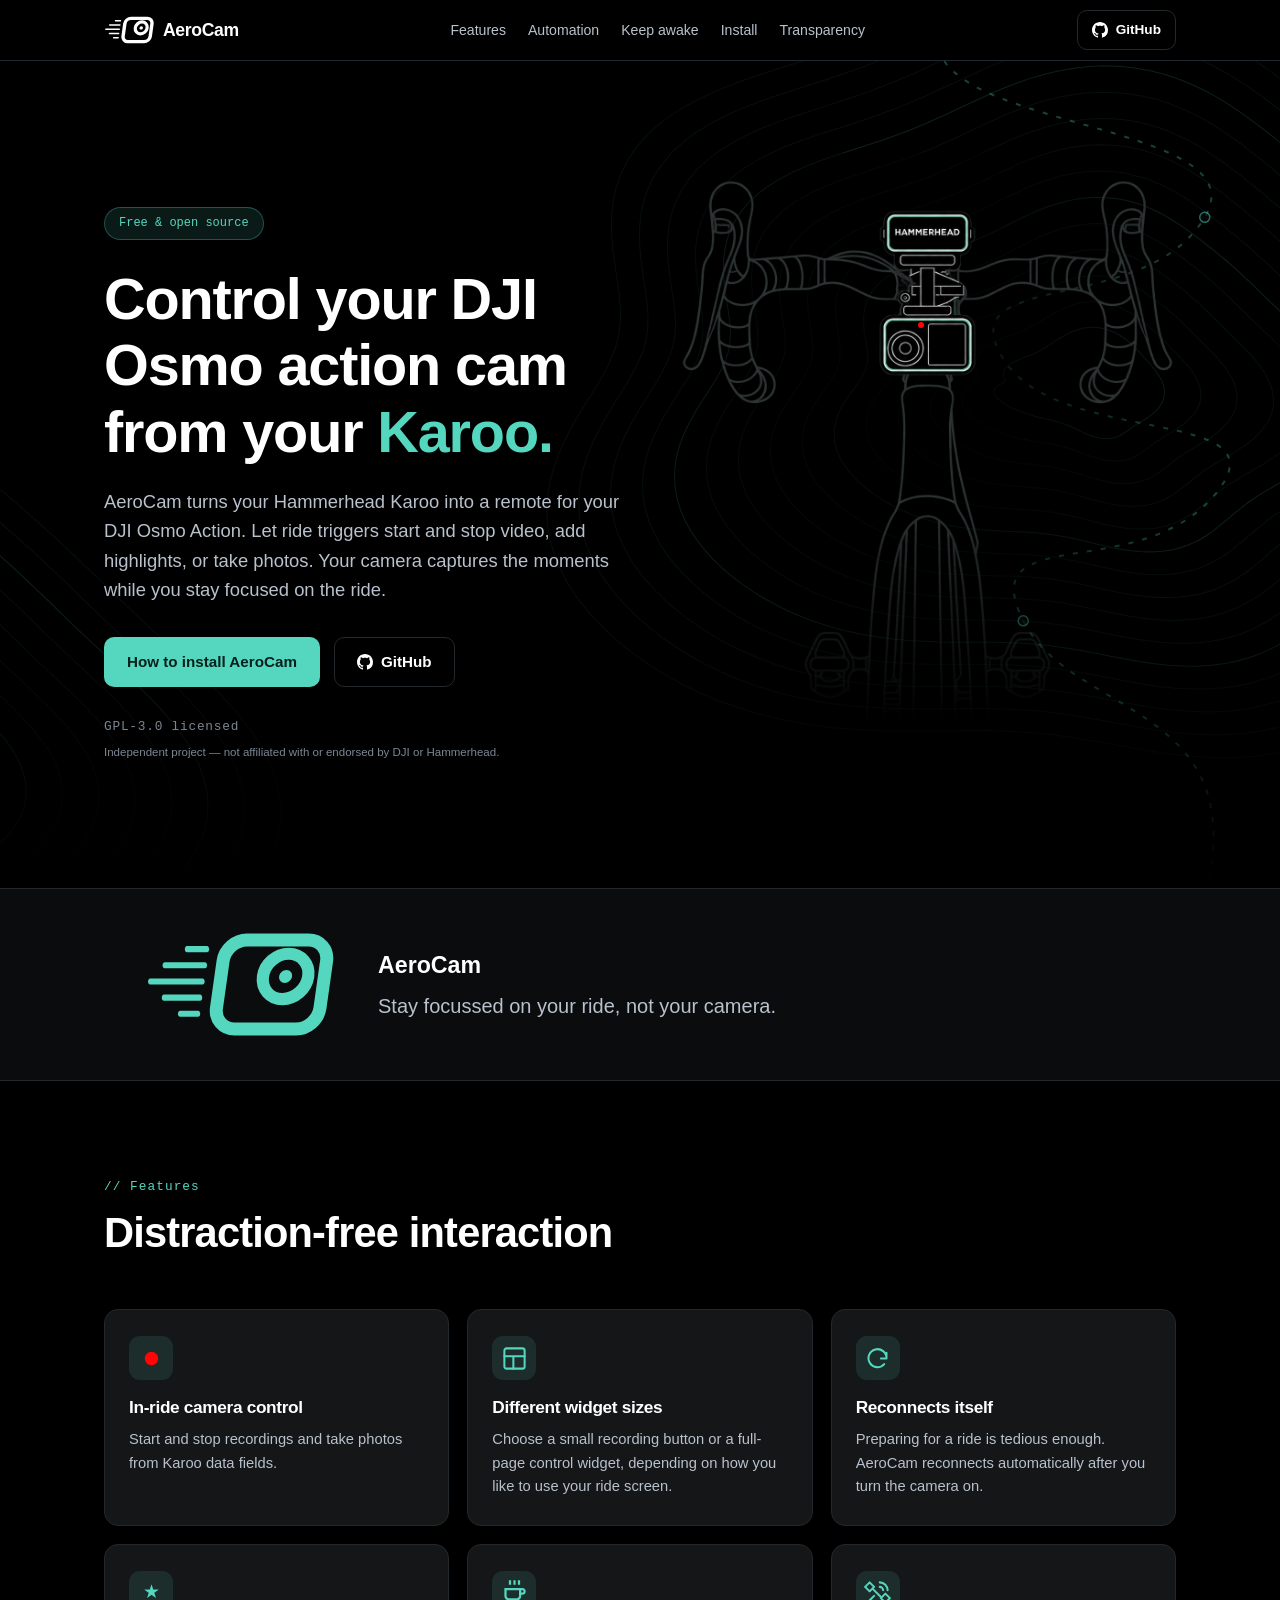
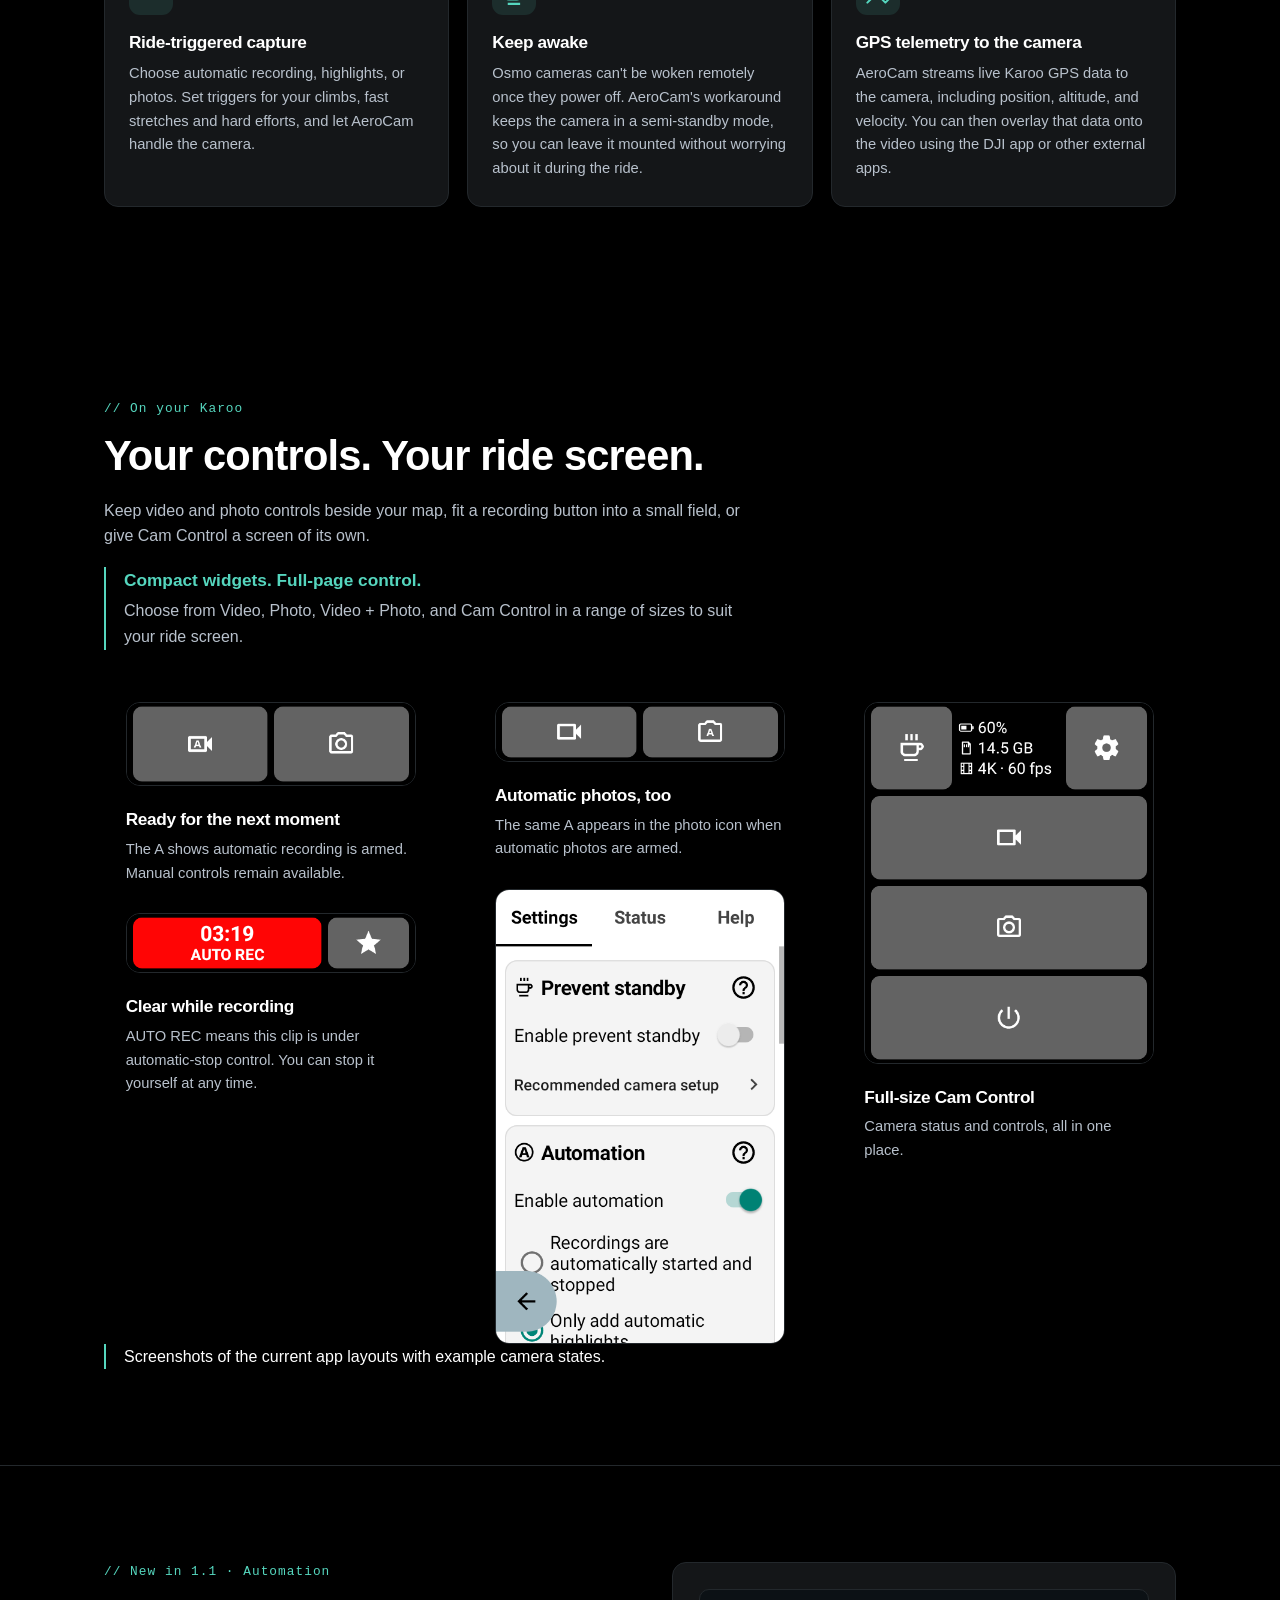
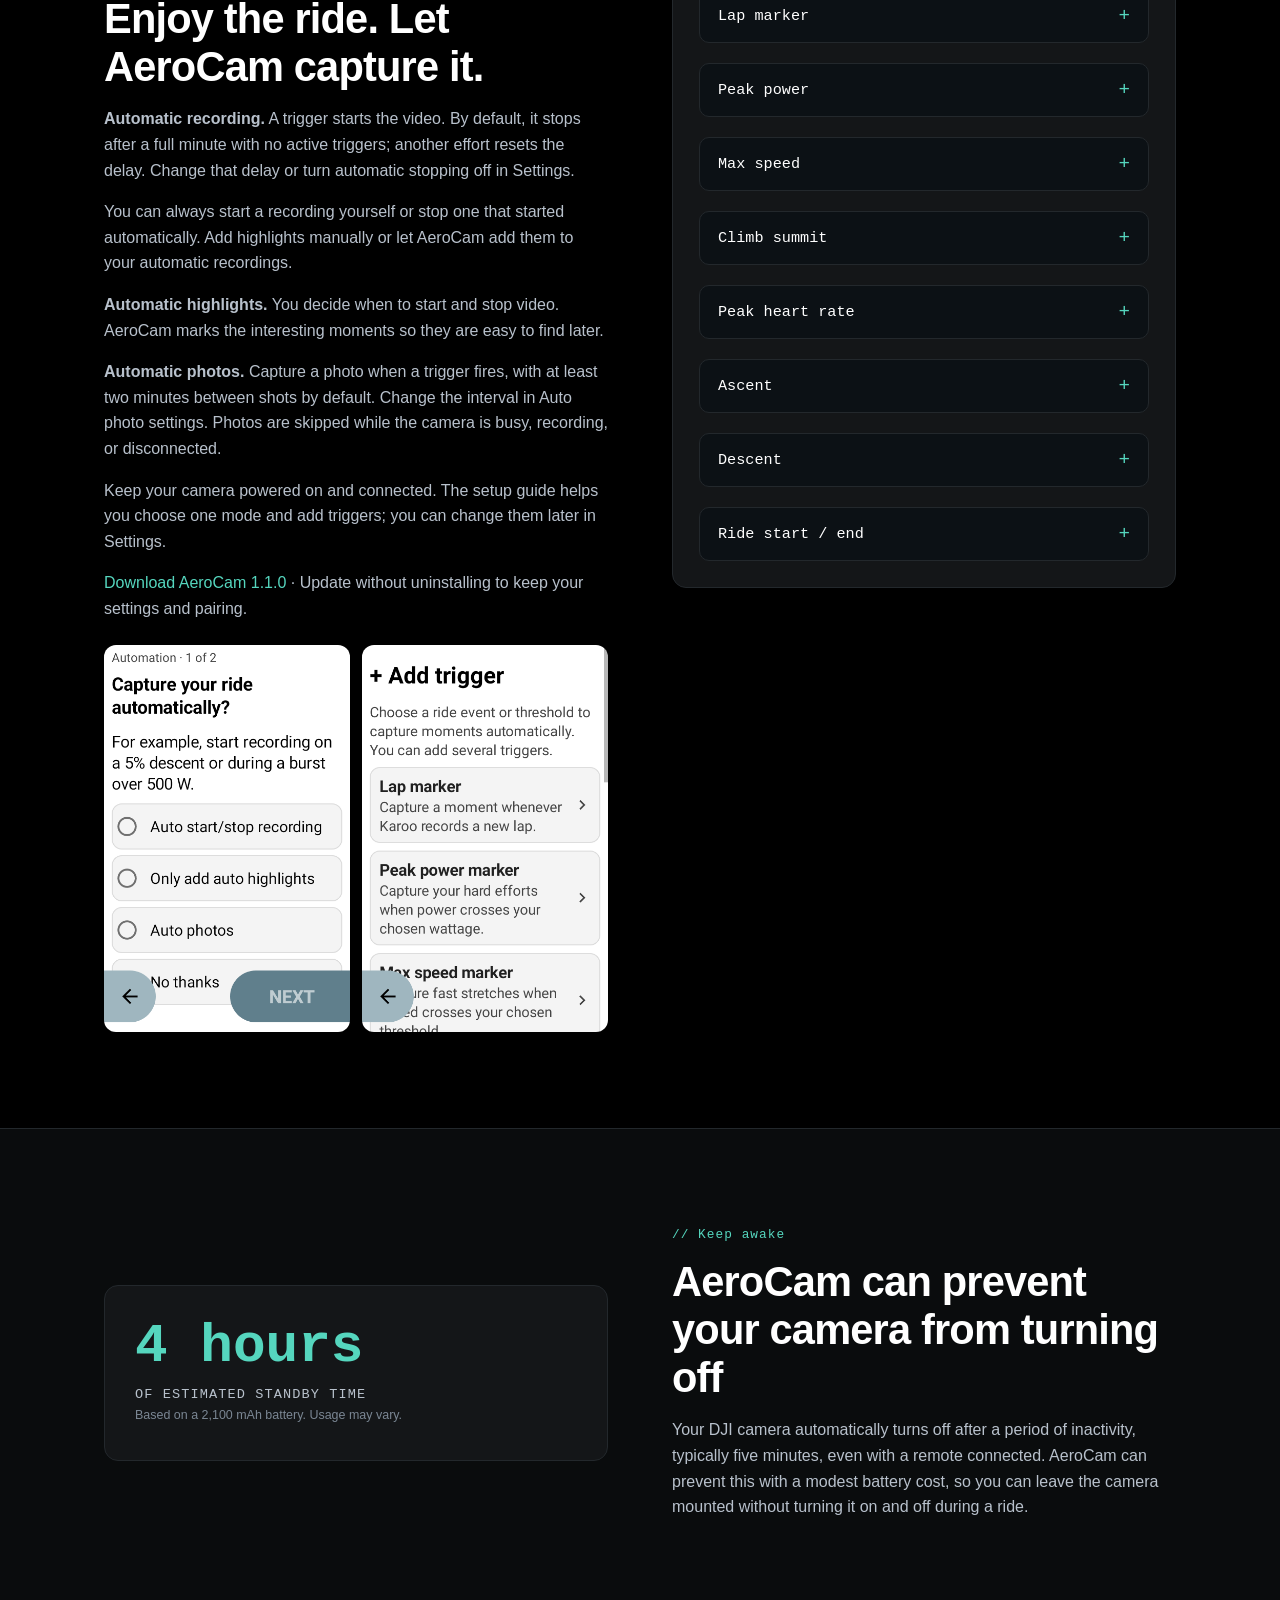
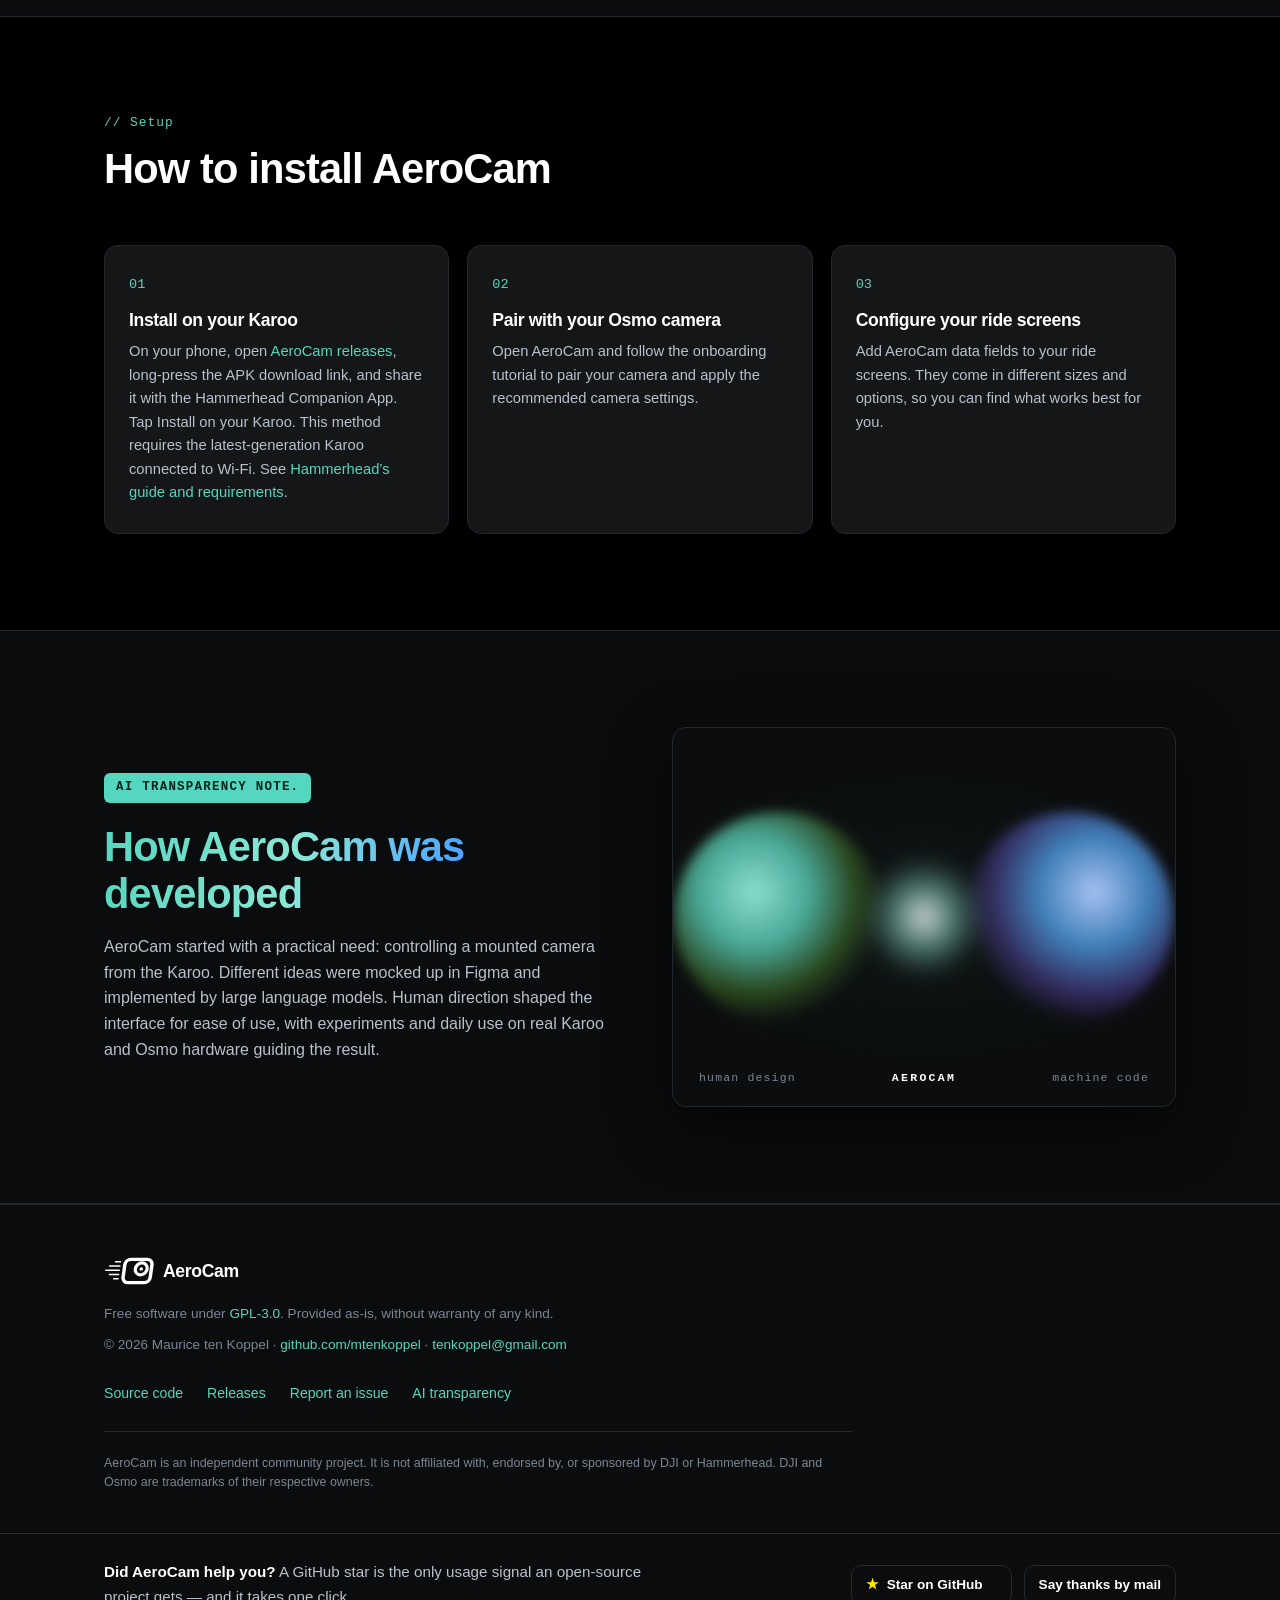
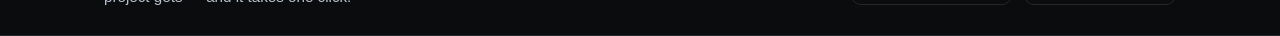
==== commit 235bde23: "Align automation descriptions and refresh stylesheet cache key" ====
--- a/landingpage/index.html
+++ b/landingpage/index.html
@@ -4,8 +4,8 @@
   <meta charset="UTF-8" />
   <meta name="viewport" content="width=device-width, initial-scale=1.0" />
   <title>AeroCam — DJI Osmo Action control for Hammerhead Karoo</title>
-  <meta name="description" content="AeroCam is an open-source Karoo extension that controls your DJI Osmo Action over Bluetooth. Record, shoot, and highlight the best moments of your ride — without reaching for the camera." />
-  <link rel="stylesheet" href="styles.css?v=595420ade244" />
+  <meta name="description" content="AeroCam is an open-source Karoo extension that controls your DJI Osmo Action over Bluetooth. Automatic recording, photos and video highlights, triggered by your ride." />
+  <link rel="stylesheet" href="styles.css?v=1.1.0" />
 </head>
 <body>
 
@@ -150,7 +150,7 @@
         <h2 id="widgets-title">Your controls. Your ride screen.</h2>
         <p>Keep video and photo controls beside your map, fit a recording button into a small field,
           or give Cam Control a screen of its own.</p>
-        <p class="widget-choice-note"><strong>Three examples. Many more widgets and sizes.</strong>
+        <p class="widget-choice-note"><strong>Compact widgets. Full-page control.</strong>
           Choose from Video, Photo, Video + Photo, and Cam Control in a range of sizes to suit your ride screen.</p>
       </div>
       <div class="widget-gallery release-gallery">
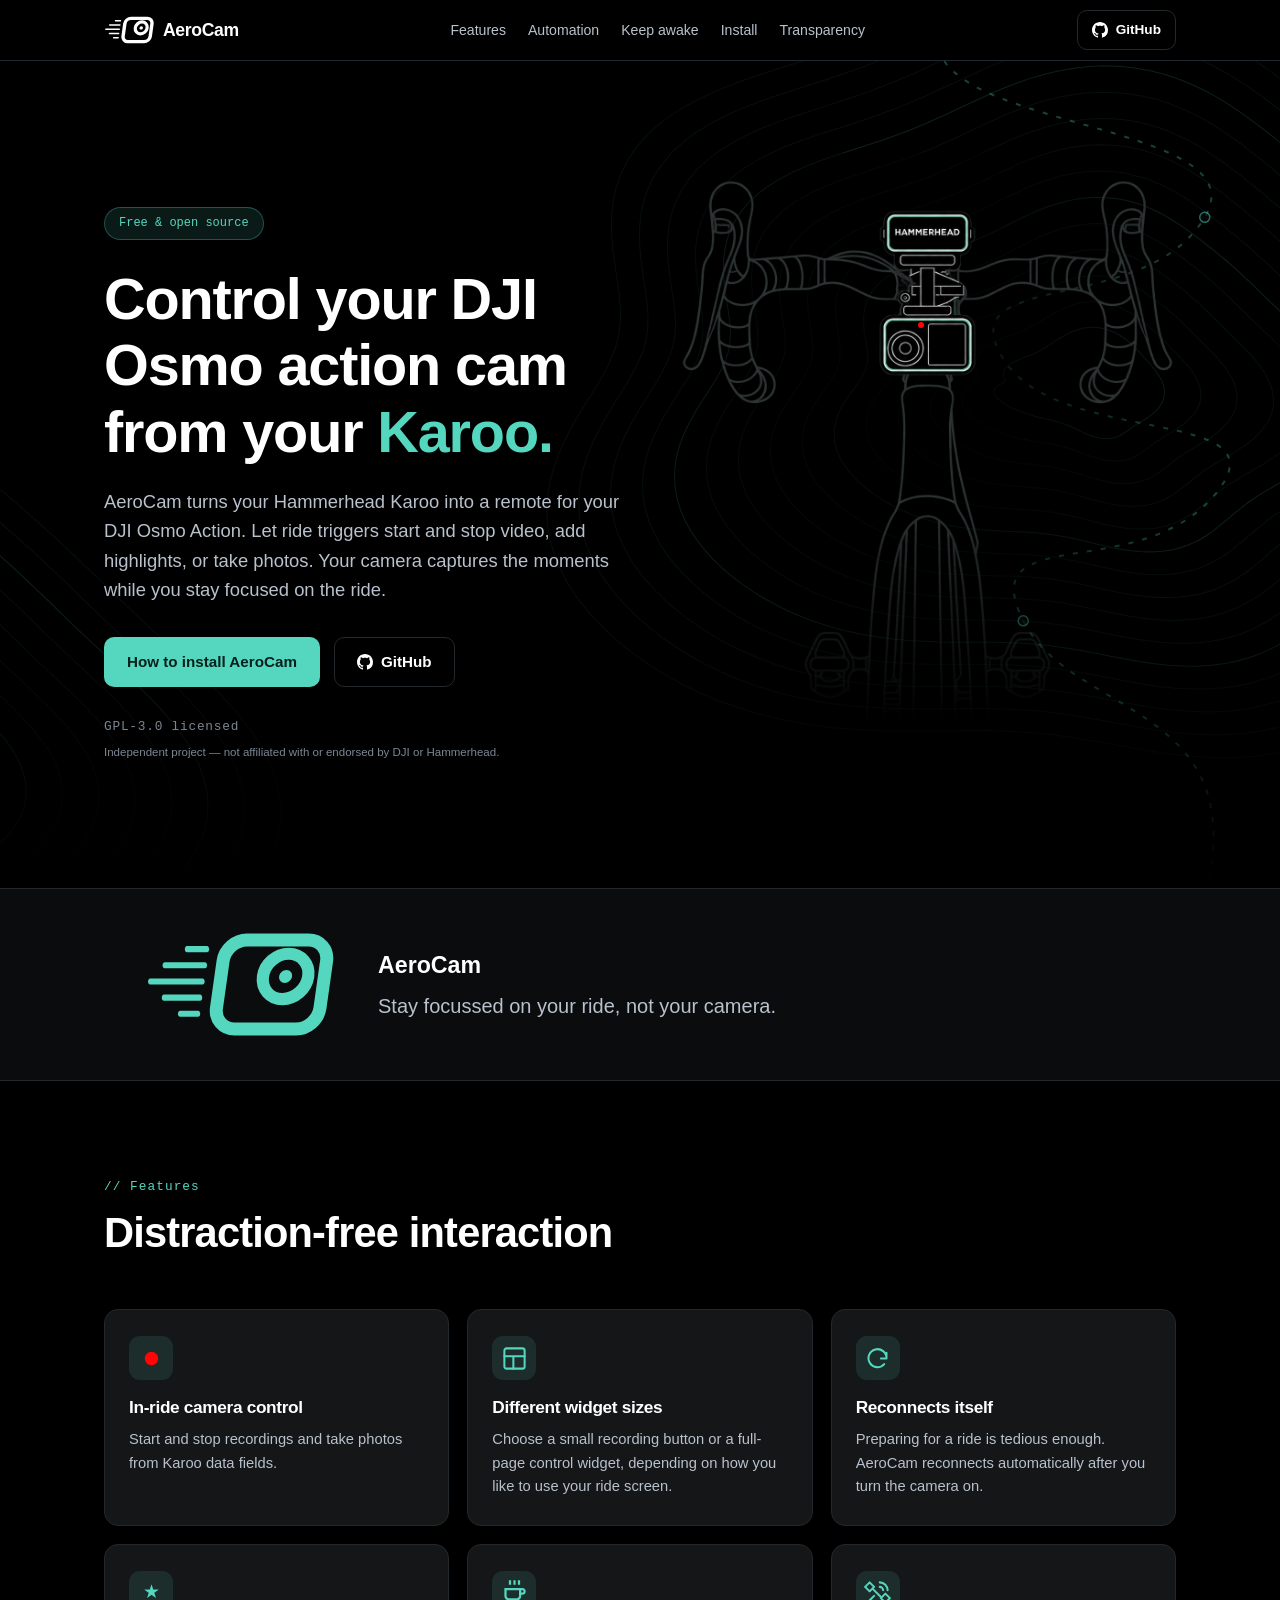
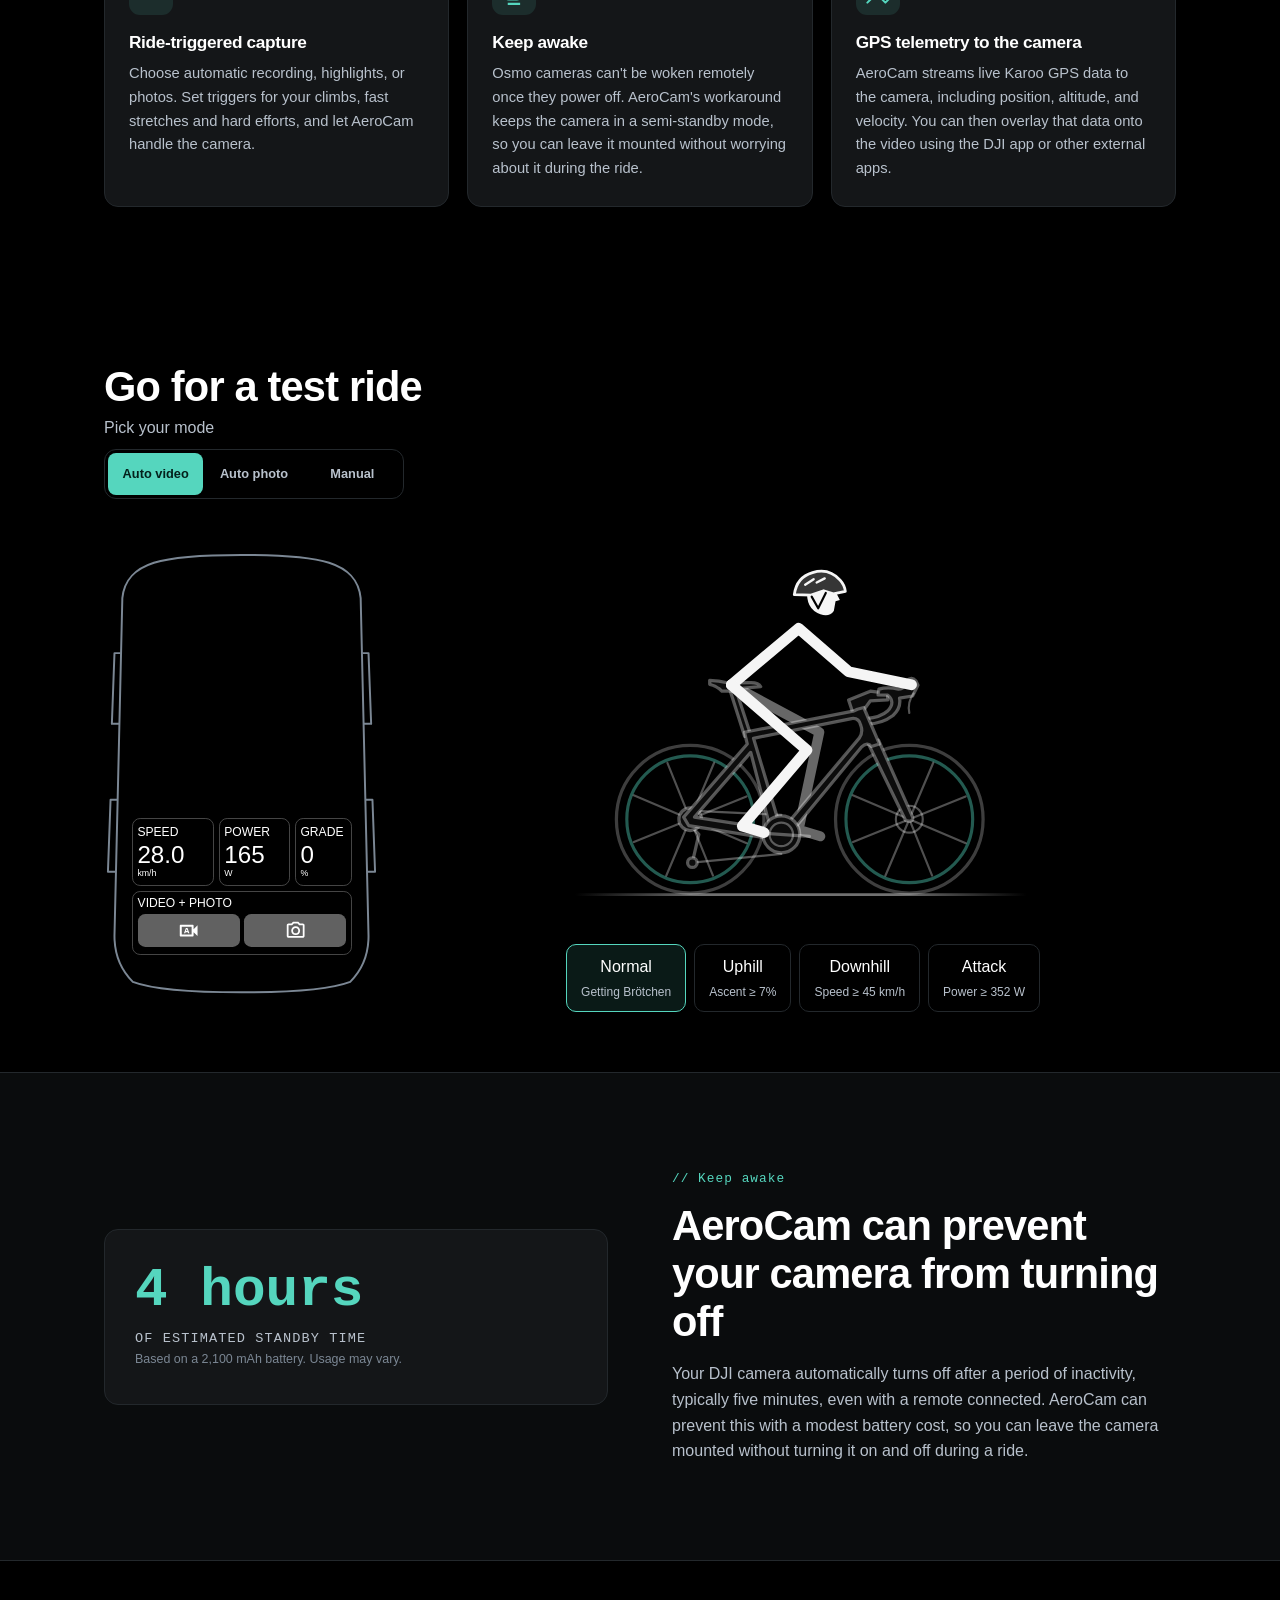
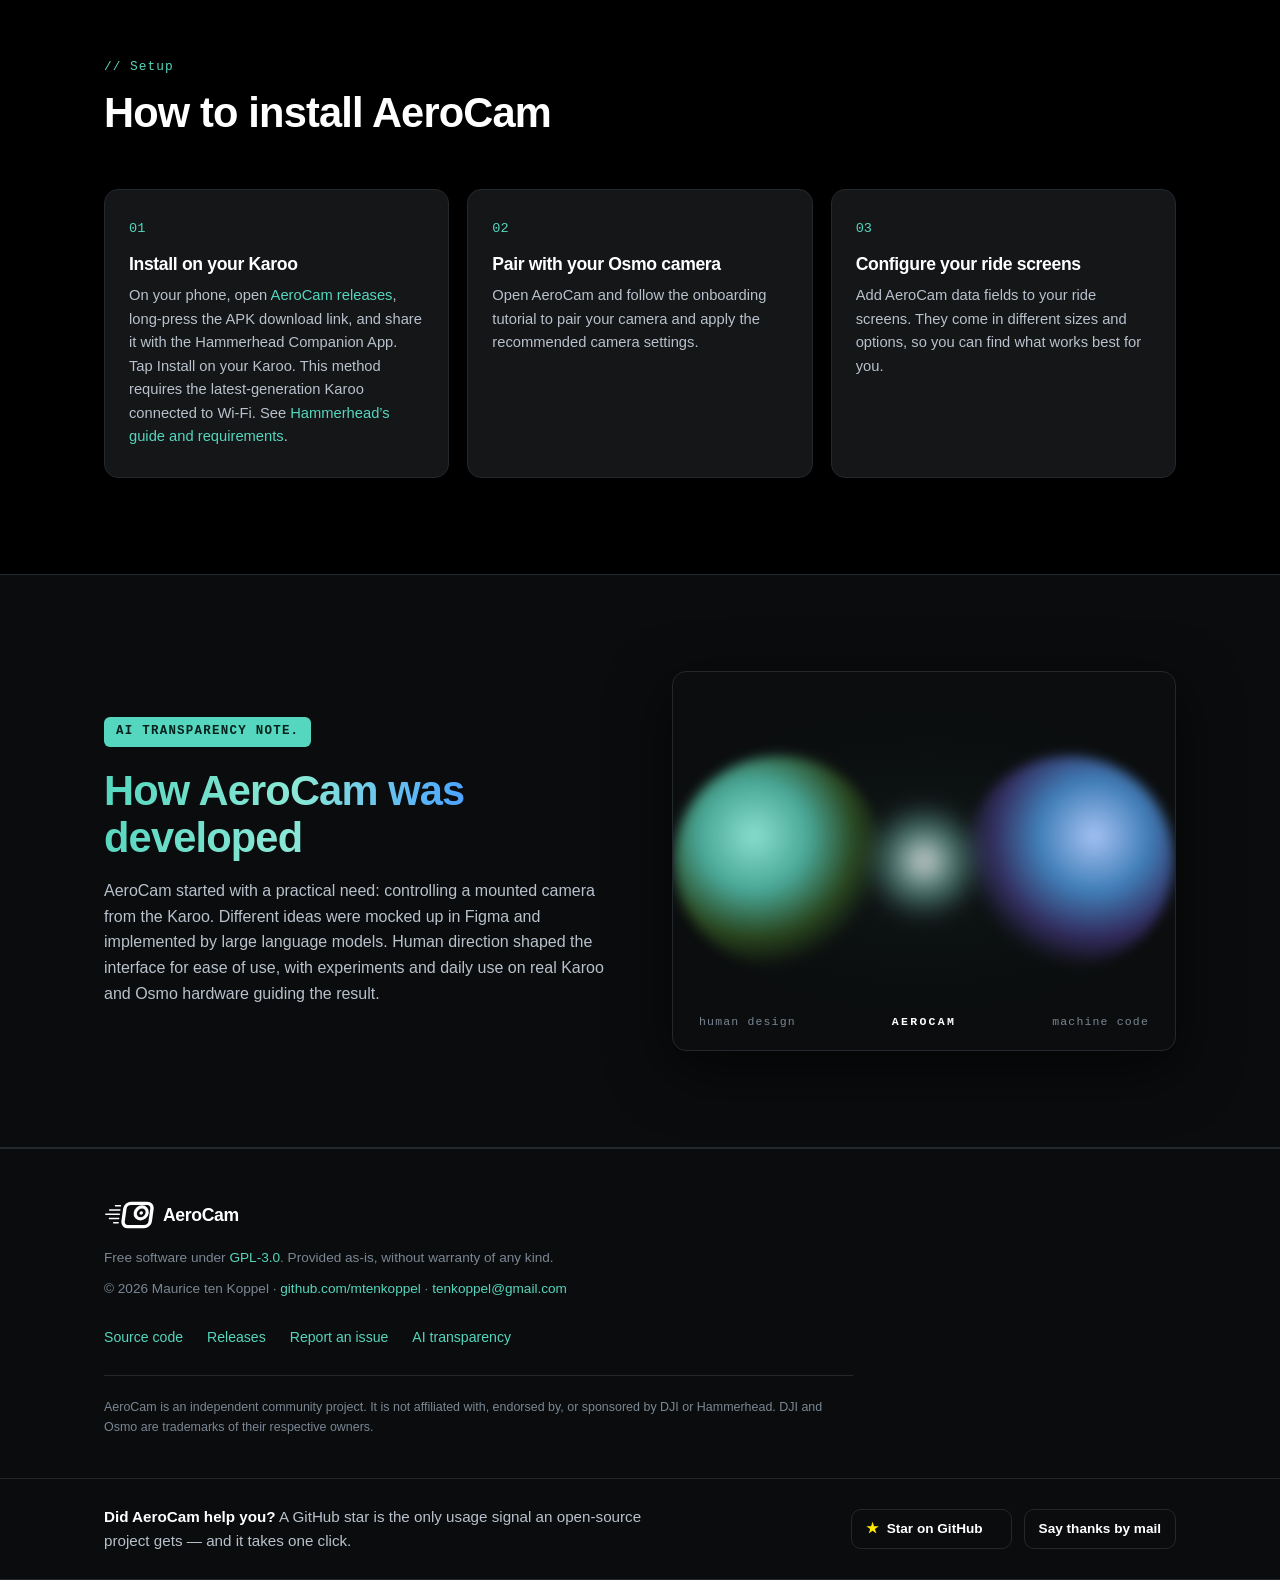
==== commit c3a9d652: "Add interactive test ride to the landing page" ====
--- a/landingpage/index.html
+++ b/landingpage/index.html
@@ -6,6 +6,7 @@
   <title>AeroCam — DJI Osmo Action control for Hammerhead Karoo</title>
   <meta name="description" content="AeroCam is an open-source Karoo extension that controls your DJI Osmo Action over Bluetooth. Automatic recording, photos and video highlights, triggered by your ride." />
   <link rel="stylesheet" href="styles.css?v=1.1.0" />
+  <link rel="stylesheet" href="ride-demo.css?v=9">
 </head>
 <body>
 
@@ -29,7 +30,7 @@
       <a class="brand" href="#top"><svg class="brand-logo"><use href="#aerocam-mark"/></svg>AeroCam</a>
       <nav class="nav-links">
         <a href="#features">Features</a>
-        <a href="#highlights">Automation</a>
+        <a href="#widgets">Automation</a>
         <a href="#keepawake">Keep awake</a>
         <a href="#how">Install</a>
         <a href="#transparency">Transparency</a>
@@ -142,64 +143,124 @@
     </div>
   </section>
 
-  <!-- ======================= WIDGETS ======================= -->
-  <section class="section widget-showcase" id="widgets" aria-labelledby="widgets-title">
+  <section class="section" id="widgets" aria-labelledby="ride-demo-title">
     <div class="container">
-      <div class="section-head reveal">
-        <span class="kicker">// On your Karoo</span>
-        <h2 id="widgets-title">Your controls. Your ride screen.</h2>
-        <p>Keep video and photo controls beside your map, fit a recording button into a small field,
-          or give Cam Control a screen of its own.</p>
-        <p class="widget-choice-note"><strong>Compact widgets. Full-page control.</strong>
-          Choose from Video, Photo, Video + Photo, and Cam Control in a range of sizes to suit your ride screen.</p>
-      </div>
-      <div class="widget-gallery release-gallery">
-        <figure class="widget-example reveal">
-          <img src="images/release-1.1/video-photo-auto.png" width="480" height="138" loading="lazy" decoding="async" alt="Video and photo controls with an A inside the video icon." />
-          <figcaption><h3>Ready for the next moment</h3><p>The A shows automatic recording is armed. Manual controls remain available.</p></figcaption>
-          <img src="images/release-1.1/video-auto-recording.png" width="480" height="97" loading="lazy" decoding="async" alt="Red recording timer, AUTO REC label and highlight button." />
-          <figcaption><h3>Clear while recording</h3><p>AUTO REC means this clip is under automatic-stop control. You can stop it yourself at any time.</p></figcaption>
-        </figure>
-        <figure class="widget-example reveal">
-          <img src="images/release-1.1/video-photo-auto-photos.png" width="480" height="97" loading="lazy" decoding="async" alt="Video and photo buttons with A inside the photo icon." />
-          <figcaption><h3>Automatic photos, too</h3><p>The same A appears in the photo icon when automatic photos are armed.</p></figcaption>
-          <img src="images/release-1.1/settings.png" width="480" height="755" loading="lazy" decoding="async" alt="Polished Prevent standby and Automation settings." />
-        </figure>
-        <figure class="widget-example reveal">
-          <img src="images/release-1.1/cam-control.png" width="480" height="600" loading="lazy" decoding="async" alt="Full-size Cam Control with camera status and shared video and photo buttons." />
-          <figcaption><h3>Full-size Cam Control</h3><p>Camera status and controls, all in one place.</p></figcaption>
-        </figure>
-      </div>
-      <p class="widget-choice-note">Screenshots of the current app layouts with example camera states.</p>
-    </div>
-  </section>
-
-  <!-- ======================= AUTO HIGHLIGHTS ======================= -->
-  <section class="section" id="highlights">
-    <div class="container split">
-      <div class="split-copy reveal">
-        <span class="kicker">// New in 1.1 · Automation</span>
-        <h2>Enjoy the ride. Let AeroCam capture it.</h2>
-        <p><strong>Automatic recording.</strong> A trigger starts the video. By default, it stops after a full minute with no active triggers; another effort resets the delay. Change that delay or turn automatic stopping off in Settings.</p>
-        <p>You can always start a recording yourself or stop one that started automatically. Add highlights manually or let AeroCam add them to your automatic recordings.</p>
-        <p><strong>Automatic highlights.</strong> You decide when to start and stop video. AeroCam marks the interesting moments so they are easy to find later.</p>
-        <p><strong>Automatic photos.</strong> Capture a photo when a trigger fires, with at least two minutes between shots by default. Change the interval in Auto photo settings. Photos are skipped while the camera is busy, recording, or disconnected.</p>
-        <p>Keep your camera powered on and connected. The setup guide helps you choose one mode and add triggers; you can change them later in Settings.</p>
-        <p><a href="https://github.com/mtenkoppel/AeroCam/releases/tag/v1.1.0">Download AeroCam 1.1.0</a> · Update without uninstalling to keep your settings and pairing.</p>
-        <div class="automation-screenshots">
-          <img src="images/release-1.1/setup-mode.png" width="480" height="755" alt="Choose your automation mode in the setup guide" loading="lazy">
-          <img src="images/release-1.1/triggers.png" width="480" height="755" alt="Add a ride trigger from the catalog" loading="lazy">
-        </div>
-      </div>
-      <div class="trigger-board reveal">
-        <details class="trigger-detail"><summary>Lap marker</summary><p>Triggers your chosen action when Karoo records a new lap.</p></details>
-        <details class="trigger-detail"><summary>Peak power</summary><p>Triggers your chosen action when your power crosses the configured wattage.</p></details>
-        <details class="trigger-detail"><summary>Max speed</summary><p>Triggers your chosen action when your speed crosses the configured threshold.</p></details>
-        <details class="trigger-detail"><summary>Climb summit</summary><p>Triggers your chosen action when you reach the summit of a climb in your active route.</p></details>
-        <details class="trigger-detail"><summary>Peak heart rate</summary><p>Triggers your chosen action when your heart rate crosses the configured threshold.</p></details>
-        <details class="trigger-detail"><summary>Ascent</summary><p>Capture a climb at your chosen positive gradient. Optionally require a minimum speed too.</p></details>
-        <details class="trigger-detail"><summary>Descent</summary><p>Capture a descent at your chosen negative gradient. Optionally require a minimum speed too.</p></details>
-        <details class="trigger-detail"><summary>Ride start / end</summary><p>Adds a highlight at the start and end of a ride when the camera is recording.</p></details>
+      <header class="ride-demo-intro">
+        <h2 id="ride-demo-title">Go for a test ride</h2>
+        <p id="ride-mode-label">Pick your mode</p>
+        <div class="ride-mode" role="radiogroup" aria-labelledby="ride-mode-label">
+          <label><input type="radio" name="ride-mode" value="video" checked><span>Auto video</span></label>
+          <label><input type="radio" name="ride-mode" value="photo"><span>Auto photo</span></label>
+          <label><input type="radio" name="ride-mode" value="manual"><span>Manual</span></label>
+        </div>
+      </header>
+      <div class="ride-demo" data-ride-demo data-mode="video">
+        <div class="ride-device">
+          <svg class="ride-device-outline" viewBox="0 0 210 340" fill="none" stroke="currentColor" stroke-width="1.5" stroke-linejoin="round" aria-hidden="true" focusable="false">
+            <path d="M105 3C165 3 193 8 196 36L202 294Q202 315 188 329Q167 337 105 337Q43 337 22 329Q8 315 8 294L14 36C17 8 45 3 105 3Z"/>
+            <path d="M12.6 78H8L6 132H11.8M10.5 190H5L3 245H9.1M197.4 78H202L204 132H198.2M199.5 190H205L207 245H200.9"/>
+          </svg>
+          <div class="ride-display" role="group" aria-label="Ride and camera widgets">
+            <div class="ride-metrics">
+              <div><span>SPEED</span><strong data-speed>28.0</strong><small>km/h</small></div>
+              <div><span>POWER</span><strong data-watts>165</strong><small>W</small></div>
+              <div><span>GRADE</span><strong data-grade>0</strong><small>%</small></div>
+            </div>
+            <div class="ride-camera">
+              <span>VIDEO + PHOTO</span>
+              <div class="ride-camera-row">
+                <button type="button" class="ride-video" aria-label="Start recording">
+                  <span class="ride-armed"><svg viewBox="0 0 24 24" fill="currentColor" aria-hidden="true"><g transform="translate(0 0) translate(12 12) scale(1.111111) translate(-12 -12)"><path fill-rule="nonzero" d="M15,8v8H5V8h10m1,-2H4c-0.55,0 -1,0.45 -1,1v10c0,0.55 0.45,1 1,1h12c0.55,0 1,-0.45 1,-1v-3.5l4,4v-11l-4,4V7c0,-0.55 -0.45,-1 -1,-1z"/></g><g class="ride-video-auto" transform="translate(-2.222222 0) translate(12 12) scale(1) translate(-12 -12)"><path fill-rule="evenodd" d="M8.9,15L11.1,9h1.8l2.2,6h-1.5l-0.4,-1.3h-2.4L10.4,15zM11.2,12.5h1.6L12,10.2z"/></g></svg></span>
+                  <span class="ride-recording" hidden><b data-timer>00:00</b><small data-rec-label>AUTO REC</small></span>
+                </button>
+                <button type="button" class="ride-photo" aria-label="Take photo">
+                  <svg viewBox="0 0 24 24" fill="currentColor" aria-hidden="true">
+                    <path d="M14.12,4l1.83,2H20v12H4V6h4.05l1.83,-2h4.24M15,2H9L7.17,4H4c-1.1,0 -2,0.9 -2,2v12c0,1.1 0.9,2 2,2h16c1.1,0 2,-0.9 2,-2V6c0,-1.1 -0.9,-2 -2,-2h-3.17L15,2z"/>
+                    <path class="ride-photo-lens" d="M12,9c1.65,0 3,1.35 3,3s-1.35,3 -3,3 -3,-1.35 -3,-3 1.35,-3 3,-3M12,7c-2.76,0 -5,2.24 -5,5s2.24,5 5,5 5,-2.24 5,-5 -2.24,-5 -5,-5z"/>
+                    <path class="ride-photo-auto" fill-rule="evenodd" d="M8.9,15L11.1,9h1.8l2.2,6h-1.5l-0.4,-1.3h-2.4L10.4,15zM11.2,12.5h1.6L12,10.2z"/>
+                    <path class="ride-photo-check" d="M10.2,17.2L6.8,13.8 8.2,12.4 10.2,14.4 15.8,8.8 17.2,10.2z"/>
+                  </svg>
+                </button>
+                <button type="button" class="ride-star" aria-label="Add highlight" hidden><svg viewBox="0 0 24 24" fill="currentColor" aria-hidden="true"><path fill-rule="nonzero" d="M12,17.27L18.18,21 16.54,13.97 22,9.24 14.81,8.62 12,2 9.19,8.62 2,9.24 7.45,13.97 5.82,21z"/></svg></button>
+              </div>
+            </div>
+          </div>
+          <p class="ride-status" role="status">Auto video armed</p>
+        </div>
+        <div class="johnny-panel">
+          <div class="johnny-scene">
+            <svg viewBox="37 -2 212 183" role="img" aria-label="Side view of Johnny pedaling a bicycle">
+      <defs>
+        <linearGradient id="johnny-ground-fade" gradientUnits="userSpaceOnUse" x1="38" x2="246" y1="163.7" y2="163.7">
+          <stop offset="0%" stop-color="#000"/>
+          <stop offset="28%" stop-color="#707070"/>
+          <stop offset="72%" stop-color="#707070"/>
+          <stop offset="100%" stop-color="#000"/>
+        </linearGradient>
+      </defs>
+      <path data-ground d="M38 163.7H246" stroke="url(#johnny-ground-fade)" stroke-width="1.25" stroke-linecap="round"/>
+      <g data-sprite>
+      <g data-assembly fill="none" stroke-linecap="round" stroke-linejoin="round">
+        <g class="bike-rims" stroke-width="1.5">
+          <circle cx="91" cy="129" r="34"/>
+          <circle cx="192" cy="129" r="34"/>
+        </g>
+        <g class="bike-inner-rims" stroke-width="1.45">
+          <circle cx="91" cy="129" r="29.2"/>
+          <circle cx="192" cy="129" r="29.2"/>
+        </g>
+        <g class="bike-spokes" stroke-width="1">
+          <path data-wheel="91" d="M63 129h56M91 101v56m-20-48 40 40m0-40-40 40"/>
+          <path data-wheel="192" d="M164 129h56M192 101v56m-20-48 40 40m0-40-40 40"/>
+        </g>
+        <path data-far stroke="currentColor" opacity=".42" stroke-width="4.6"/>
+        <g class="bike-outline">
+          <g aria-label="Chain and rear derailleur">
+            <path d="M91 125l42 2m0 18-41 4" stroke-width="1"/>
+            <path d="M91 130q1 3 4 6l-3 13"/>
+            <circle class="bike-tubes" cx="91" cy="129" r="5.2"/>
+            <circle class="bike-tubes" cx="92" cy="149" r="2.2"/>
+          </g>
+          <circle cx="192" cy="129" r="6.2" stroke-width="1"/>
+          <g aria-label="Stem and drop bars">
+            <path class="bike-tubes" d="M166 80l-2-6 10-4 8 1v3l-8 .5-4 5.5z"/>
+            <path class="bike-tubes" d="M178 69q4-1 9 0 3 0 4-4 2-2 4 .2l1 2-2.5 5-6 1q.8 4.5-3 8-5 3.8-12 4l-.4-2.6q6.6-.5 10-3.6 3.7-4.1 0-7.2l-4.5-.1z"/>
+            <path d="M194 71q-3 4-2 9" stroke-width="1"/>
+          </g>
+          <g aria-label="Saddle">
+            <path class="bike-tubes" d="M109.5 70l2.6-.7 6.7 20.5-2.7 1z"/>
+            <path class="bike-tubes" d="M100 65q4 0 8.7 1.2l10-.2q3.8-.1 4.8 1.9l-8.8.8-4.3 1.3h-4.8q-2.5-2.6-5.6-3.2z"/>
+          </g>
+          <path class="bike-tubes" d="M173 94l4.8-1.5 15.7 35.4q.6 1.5-1.2 2.1l-2-.4z"/>
+          <path class="bike-tubes" fill-rule="evenodd"
+            d="M88 128l29.3-33.7-1.3-5.4 50.1-9.7 2-.9 2.9-.8 7.2 16.8-3.7 1.2
+               q-1.7-2.5-4.7.4l-33.7 40.9-5 1.7-40.8-6.6z
+               M93 128l25.9-29.8 9.1 35.2z
+               M120.2 91.7l45.2-9.1q3.4-.4 4.2 3.1 1.2 3.1-.6 5.8l-36 42.8z"/>
+          <circle class="bike-tubes" cx="133" cy="136" r="8.5"/>
+          <circle cx="133" cy="136" r="5.4" stroke-width="1"/>
+          <path data-crank/>
+        </g>
+        <path data-body stroke="currentColor" stroke-width="5"/>
+        <g data-head>
+          <path d="M-6-3q3-6 9-3l4 4 2 4-2 .5-.8 4.5Q4 10 0 8.5-7 6-6-3z" fill="currentColor"/>
+          <path class="rider-helmet" stroke="currentColor" stroke-width="1.3"
+            d="M-12-.5q1-8.1 8.4-10.2Q4-13 9.1-7.2q2.1 2.3 2.4 5.2L6-.9 1.5-2.3l-5.8 2z"/>
+          <path d="M-7-5.1l3.9-2.5m1.4 1.5 3.7-1.9" stroke="currentColor" stroke-width="1.1"/>
+          <path d="M-4 .4l3 5.4 3.5-7.1" stroke="var(--background)" stroke-width="1"/>
+        </g>
+        <path data-near stroke="currentColor" stroke-width="5"/>
+      </g>
+      </g>
+    </svg>
+          </div>
+          <div class="johnny-actions" role="group" aria-label="Ride mode">
+            <button type="button" class="btn btn-ghost" data-move="normal" aria-pressed="true">Normal<small>Getting Brötchen</small></button>
+            <button type="button" class="btn btn-ghost" data-move="uphill" aria-pressed="false">Uphill<small>Ascent ≥ 7%</small></button>
+            <button type="button" class="btn btn-ghost" data-move="downhill" aria-pressed="false">Downhill<small>Speed ≥ 45 km/h</small></button>
+            <button type="button" class="btn btn-ghost" data-move="attack" aria-pressed="false">Attack<small>Power ≥ 352 W</small></button>
+          </div>
+        </div>
       </div>
     </div>
   </section>
@@ -319,5 +380,6 @@
 
 
   <script src="script.js?v=ce62c2b5a13b"></script>
+  <script src="ride-demo.js?v=9"></script>
 </body>
 </html>
--- a/landingpage/ride-demo.css
+++ b/landingpage/ride-demo.css
@@ -0,0 +1,118 @@
+#widgets { padding-block: 60px; scroll-margin-top: 64px; }
+.ride-demo-intro { margin-bottom: 36px; }
+.ride-demo-intro p { margin-top: 4px; color: var(--text-2); }
+.ride-demo {
+  display: grid;
+  grid-template-columns: minmax(0, 275px) minmax(0, 1fr);
+  gap: clamp(12px, 4vw, 54px);
+  align-items: center;
+}
+.ride-mode {
+  display: grid;
+  grid-template-columns: repeat(3, minmax(0, 1fr));
+  gap: 3px;
+  max-width: 300px;
+  margin-top: 8px;
+  padding: 3px;
+  border: 1px solid var(--line);
+  border-radius: 12px;
+}
+.ride-mode input { position: absolute; width: 1px; height: 1px; opacity: 0; }
+.ride-mode span {
+  display: grid;
+  place-items: center;
+  min-height: 42px;
+  padding: 4px;
+  border-radius: 8px;
+  color: var(--text-2);
+  font-size: .8rem;
+  font-weight: 700;
+  line-height: 1.2;
+  text-align: center;
+  cursor: pointer;
+}
+.ride-mode input:checked + span { background: var(--accent); color: #04211c; }
+.ride-mode input:focus-visible + span { outline: 2px solid var(--text); outline-offset: 1px; }
+.ride-device {
+  position: relative;
+  display: grid;
+  align-content: end;
+  aspect-ratio: 210 / 340;
+  min-width: 0;
+  padding: 0;
+}
+.ride-device-outline {
+  position: absolute;
+  inset: 0;
+  width: 100%;
+  height: 100%;
+  color: var(--text-3);
+  pointer-events: none;
+}
+.ride-display {
+  container-type: inline-size;
+  display: grid;
+  gap: 5px;
+  margin: 0 10% 15%;
+  color: white;
+  font: 400 15px/1 Arial, sans-serif;
+}
+.ride-metrics {
+  display: grid;
+  grid-template-columns: 1.15fr 1fr .8fr;
+  gap: 5px;
+}
+.ride-metrics > div, .ride-camera {
+  background: #000;
+  border: 1px solid #454545;
+  border-radius: 3.7cqw;
+}
+.ride-metrics > div { padding: 3cqw 2cqw; white-space: nowrap; }
+.ride-metrics span, .ride-camera > span { display: block; font-size: 5.5cqw; margin-bottom: 2.3cqw; }
+.ride-metrics strong { font-size: 11cqw; font-weight: 400; font-variant-numeric: tabular-nums; }
+.ride-metrics small { display: block; font-size: 4cqw; margin-top: 1cqw; }
+.ride-camera { padding: 2.6cqw 2.1cqw 2.8cqw; }
+.ride-camera-row { display: flex; flex: 1; gap: 2cqw; }
+.ride-camera-row > :is(span, button) { flex: 1; display: grid; place-items: center; background: #616161; border-radius: 3.3cqw; min-height: 15cqw; }
+.ride-camera-row svg { display: block; width: 9.7cqw; height: 9.7cqw; }
+.ride-camera-row > [hidden], .ride-camera-row button [hidden] { display: none; }
+.ride-camera-row button { border: 0; color: inherit; font: inherit; padding: 0; cursor: pointer; }
+.ride-camera-row button:focus-visible { outline: 2px solid var(--accent); outline-offset: 2px; }
+.ride-photo[data-captured] { background: #6ccb31; }
+.ride-demo:not([data-mode="video"]) .ride-video-auto,
+.ride-demo:not([data-mode="photo"]) .ride-photo-auto,
+.ride-demo[data-mode="photo"] .ride-photo-lens,
+.ride-photo[data-captured] .ride-photo-auto,
+.ride-photo:not([data-captured]) .ride-photo-check,
+.ride-photo[data-captured] .ride-photo-lens { display: none; }
+.ride-camera-row .ride-star { flex: 0 0 29%; }
+.ride-demo[data-recording] .ride-video { background: #ed0000; }
+.ride-recording { display: grid; justify-items: center; gap: .5cqw; }
+.ride-recording b { font-size: 8cqw; font-variant-numeric: tabular-nums; }
+.ride-recording small { font-size: 3cqw; font-weight: 700; }
+.ride-status { position: absolute; width: 1px; height: 1px; padding: 0; overflow: hidden; clip-path: inset(50%); white-space: nowrap; }
+
+.johnny-panel { min-width: 0; }
+.johnny-scene { --background: #000; background: #000; color: #f5f5f5; overflow: hidden; }
+.johnny-scene svg { display: block; width: min(100%, 460px); margin-inline: auto; }
+.johnny-scene .bike-outline { stroke: currentColor; stroke-width: 1.5; stroke-opacity: .34; }
+.johnny-scene .bike-tubes { fill: color-mix(in srgb, var(--background) 95%, currentColor); }
+.johnny-scene .rider-helmet { fill: color-mix(in srgb, var(--background) 78%, currentColor); }
+.johnny-scene .bike-inner-rims { stroke: #55d6be; opacity: .42; }
+.johnny-scene .bike-rims { stroke: currentColor; opacity: .25; }
+.johnny-scene .bike-spokes { stroke: currentColor; opacity: .32; }
+.johnny-actions { display: flex; flex-wrap: wrap; justify-content: center; gap: 8px; margin-top: 12px; }
+.johnny-actions button { display: flex; flex-direction: column; justify-content: center; gap: 4px; font: inherit; padding: 9px 14px; cursor: pointer; }
+.johnny-actions small { color: var(--text-2); font-size: .75rem; font-weight: 400; }
+.johnny-actions [aria-pressed="true"] { border-color: var(--accent); background: var(--accent-dim); }
+.johnny-actions :focus-visible { outline: 2px solid var(--accent); outline-offset: 3px; }
+@media (max-width: 640px) {
+  .ride-demo { grid-template-columns: minmax(0, 2fr) minmax(0, 3fr); }
+  .johnny-actions { display: grid; grid-template-columns: repeat(2, minmax(0, 1fr)); gap: 5px; }
+  .johnny-actions button { padding-inline: 5px; font-size: .8rem; }
+}
+@media (max-width: 480px) {
+  .ride-demo { grid-template-columns: minmax(0, 1fr); }
+  .ride-device { width: min(100%, 275px); justify-self: center; }
+  .johnny-actions { max-width: 300px; margin-inline: auto; }
+}
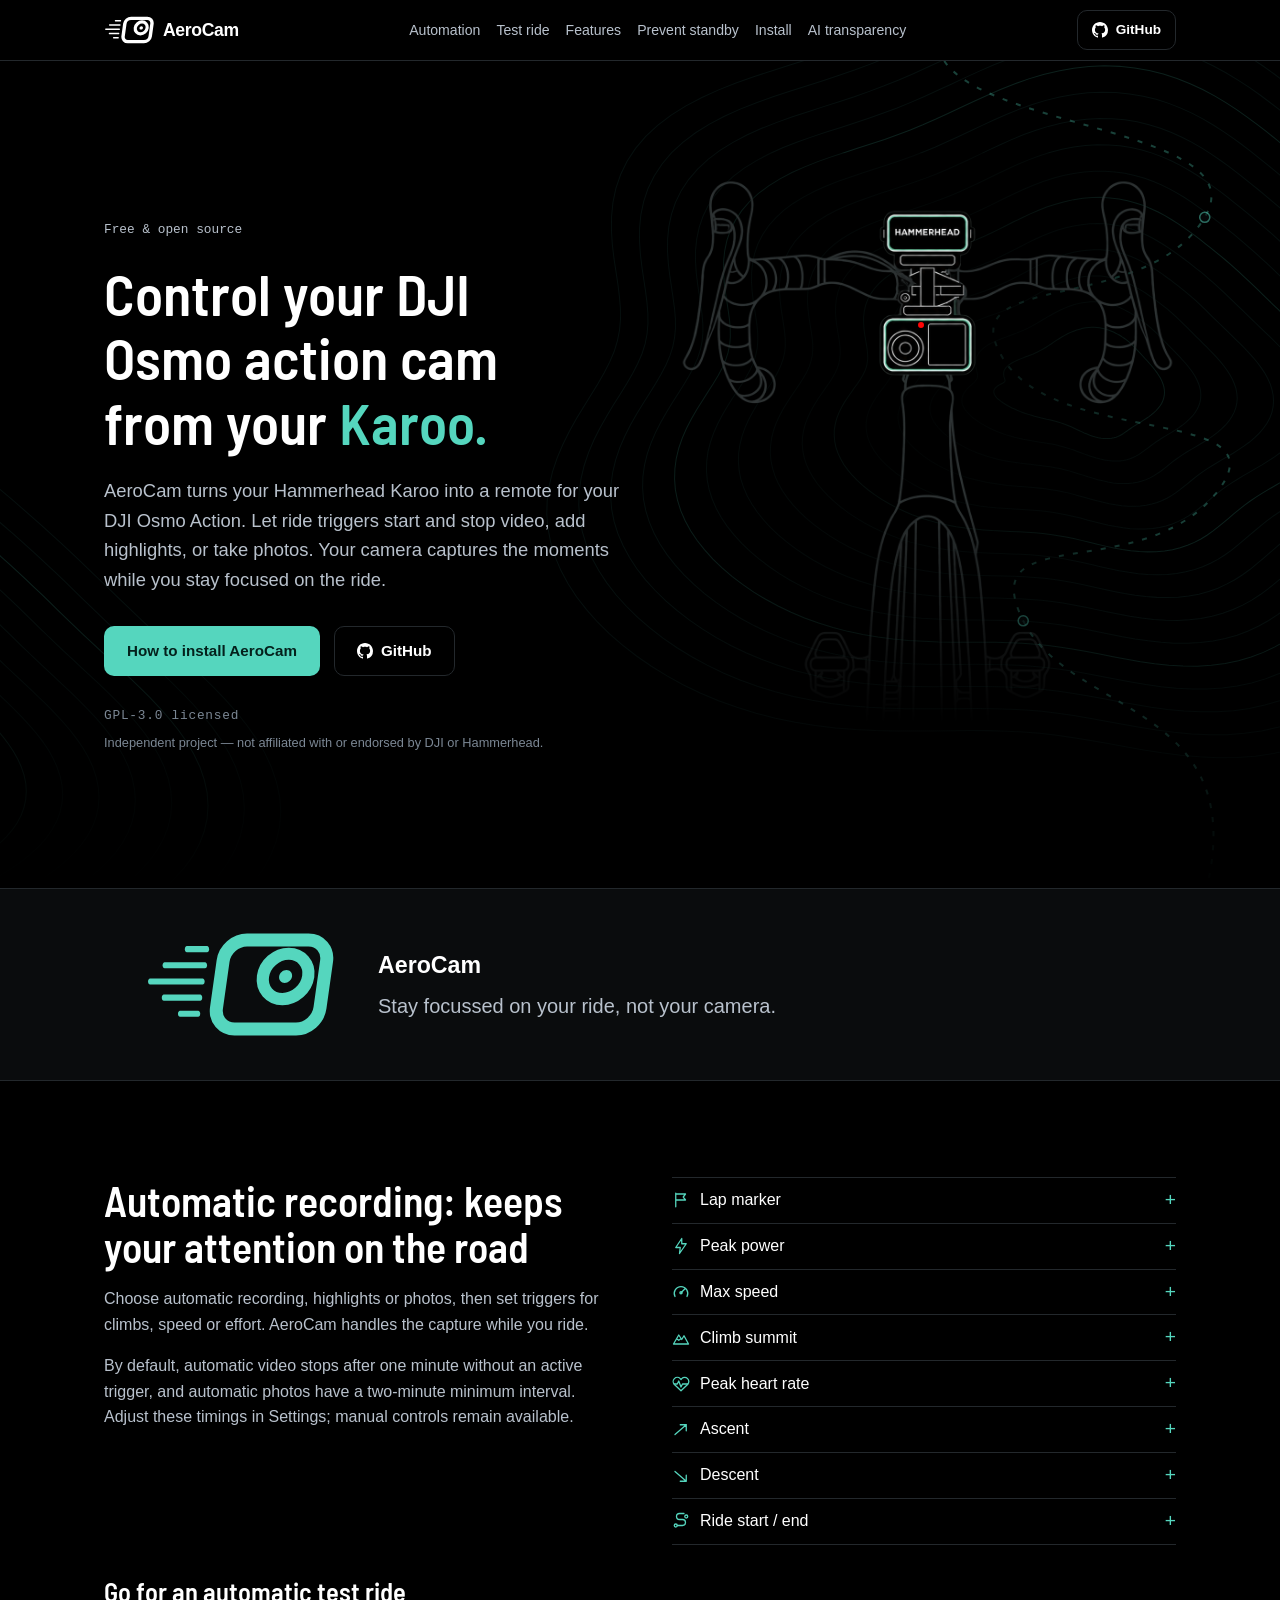
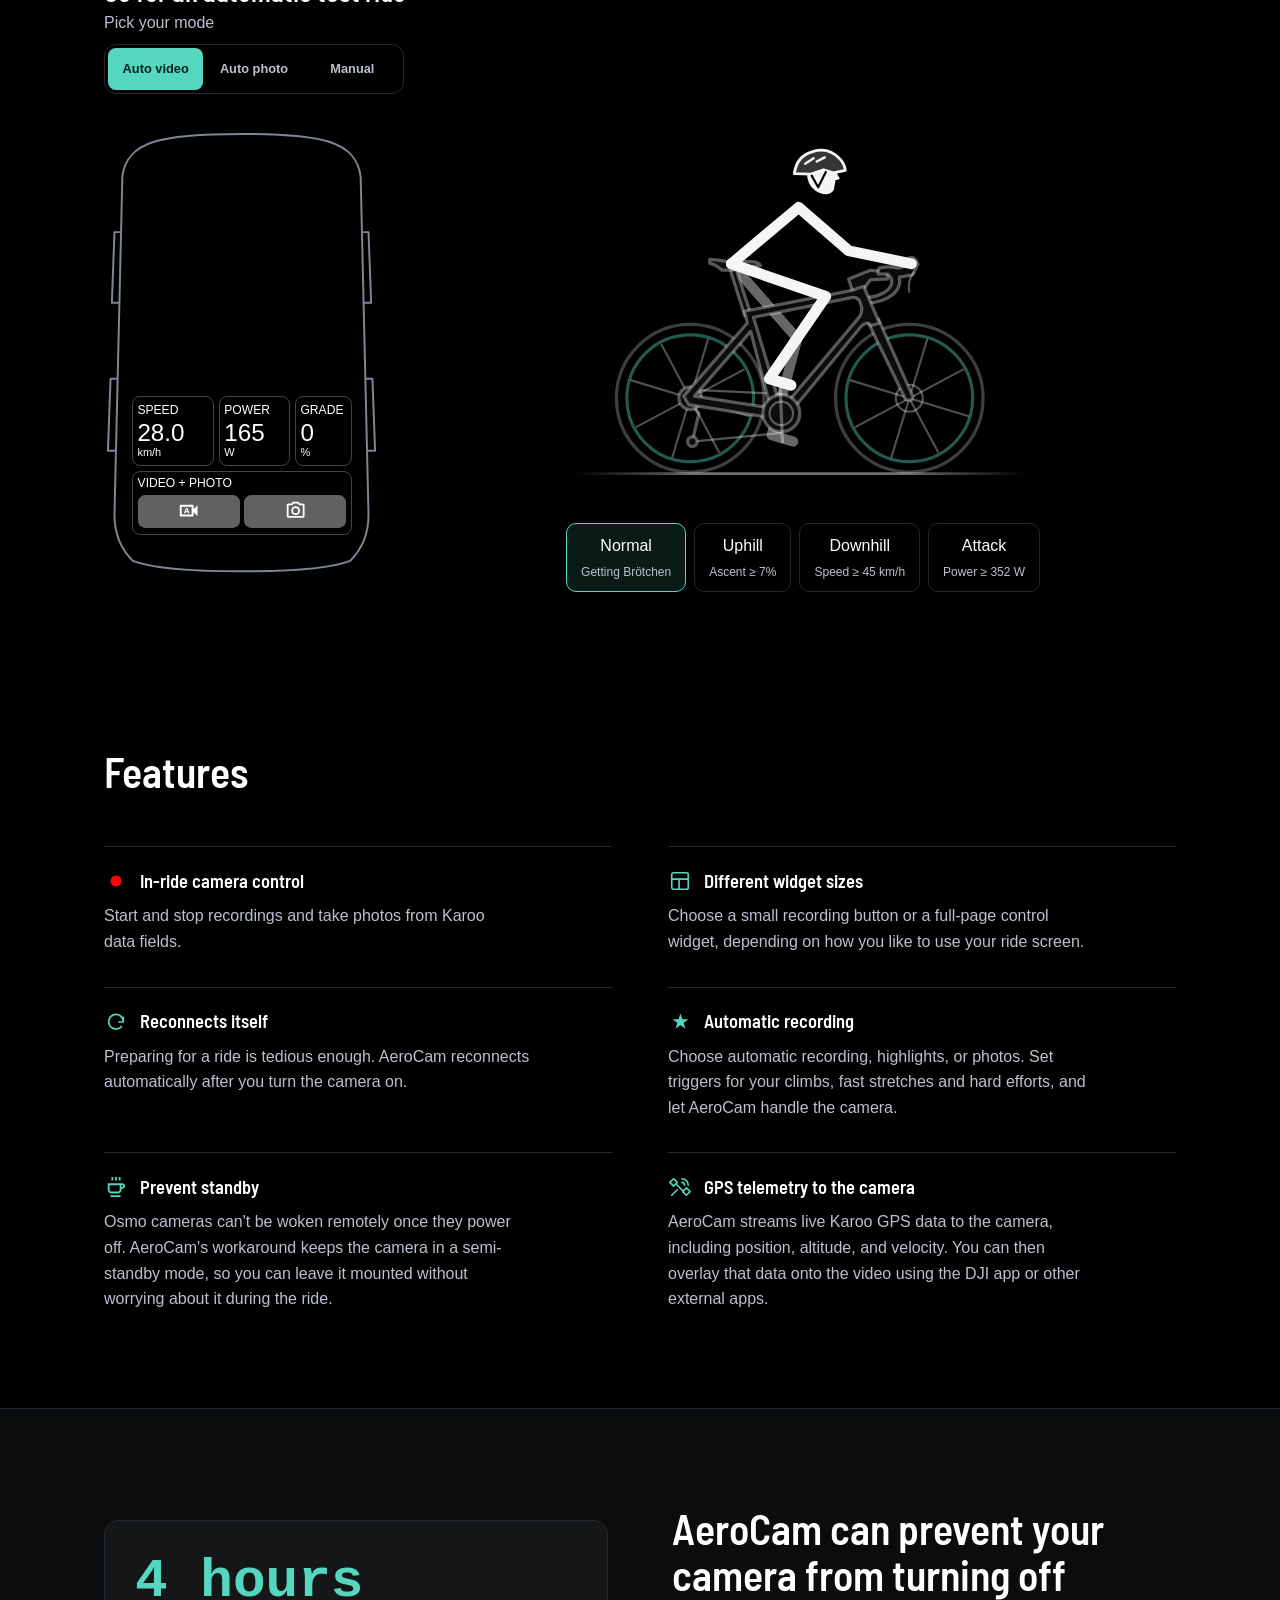
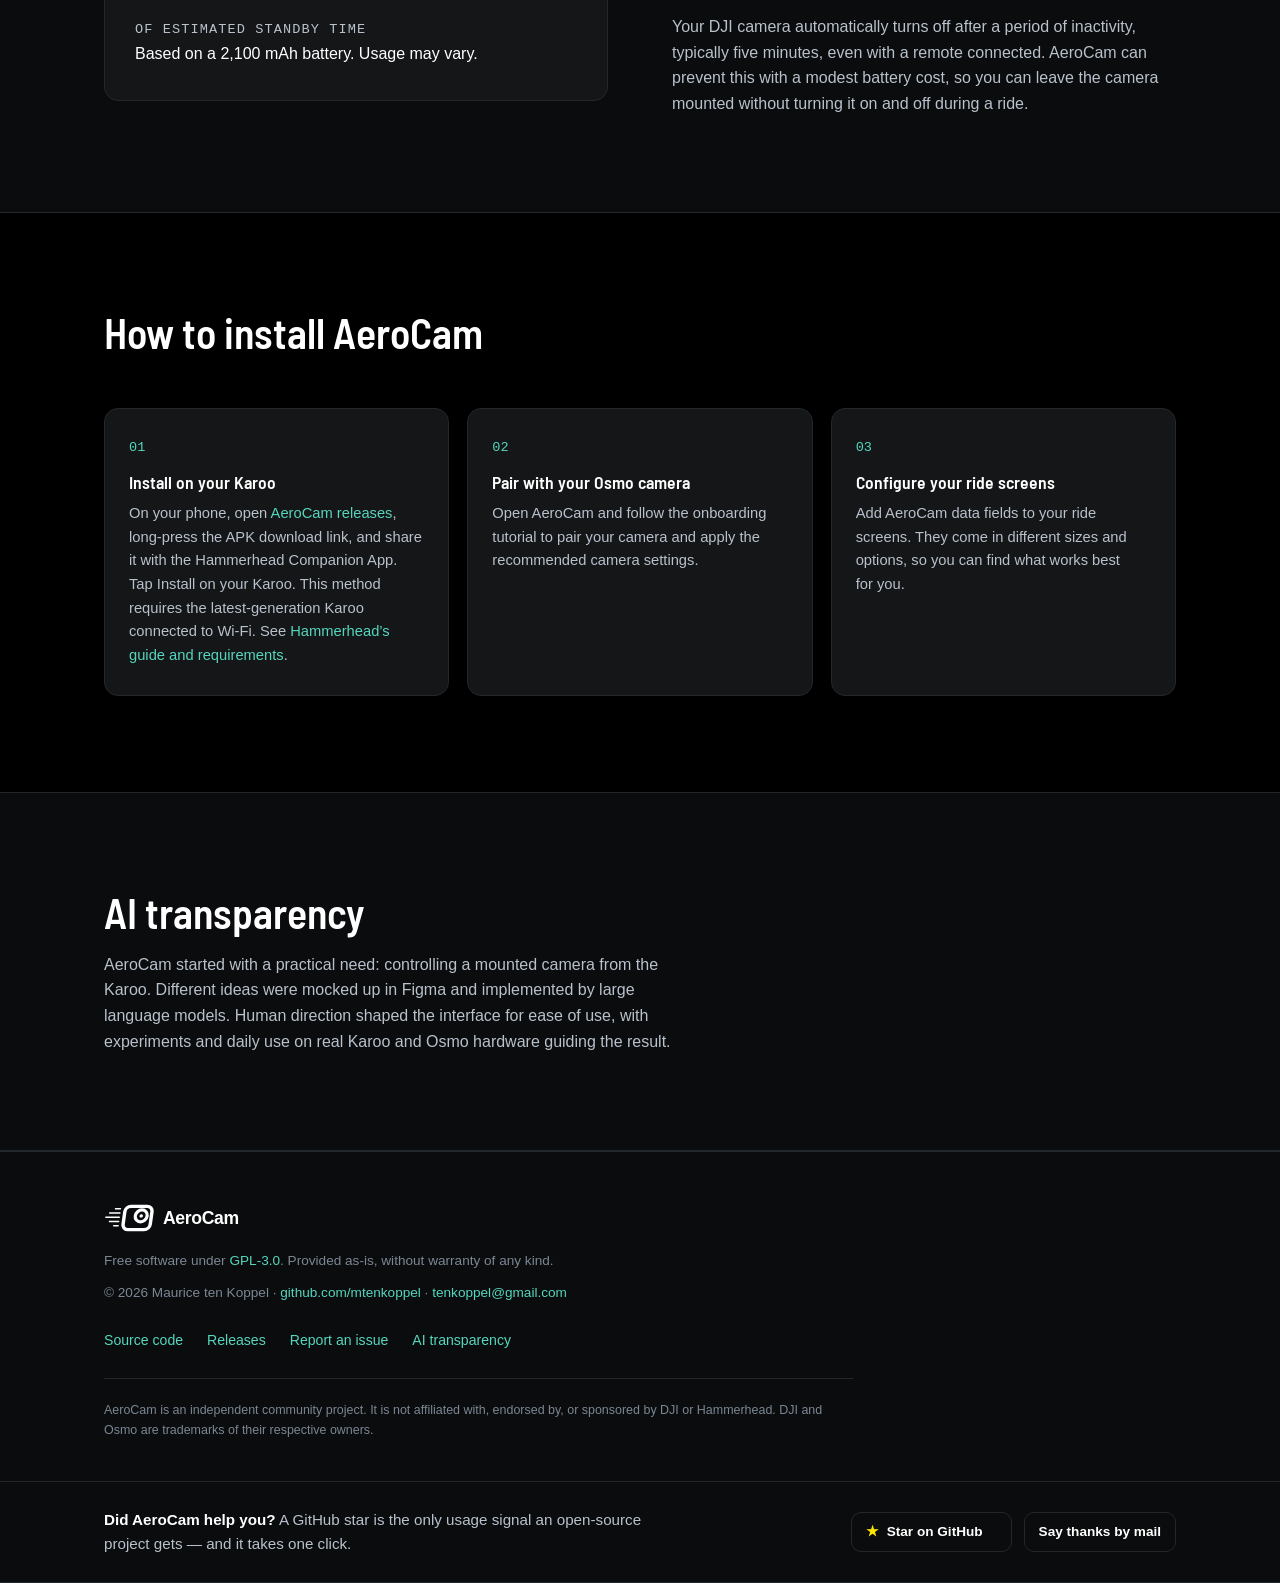
==== commit 598ac4a9: "Polish landing page and restore automation explanations" ====
--- a/landingpage/index.html
+++ b/landingpage/index.html
@@ -5,8 +5,8 @@
   <meta name="viewport" content="width=device-width, initial-scale=1.0" />
   <title>AeroCam — DJI Osmo Action control for Hammerhead Karoo</title>
   <meta name="description" content="AeroCam is an open-source Karoo extension that controls your DJI Osmo Action over Bluetooth. Automatic recording, photos and video highlights, triggered by your ride." />
-  <link rel="stylesheet" href="styles.css?v=1.1.0" />
-  <link rel="stylesheet" href="ride-demo.css?v=9">
+  <link rel="stylesheet" href="styles.css?v=582ee460f938" />
+  <link rel="stylesheet" href="ride-demo.css?v=d69779c7762c">
 </head>
 <body>
 
@@ -29,11 +29,12 @@
     <div class="container nav-inner">
       <a class="brand" href="#top"><svg class="brand-logo"><use href="#aerocam-mark"/></svg>AeroCam</a>
       <nav class="nav-links">
+        <a href="#highlights">Automation</a>
+        <a href="#widgets">Test ride</a>
         <a href="#features">Features</a>
-        <a href="#widgets">Automation</a>
-        <a href="#keepawake">Keep awake</a>
+        <a href="#keepawake">Prevent standby</a>
         <a href="#how">Install</a>
-        <a href="#transparency">Transparency</a>
+        <a href="#transparency">AI transparency</a>
       </nav>
       <a class="btn btn-ghost btn-sm" href="https://github.com/mtenkoppel/AeroCam" target="_blank" rel="noopener">
         <svg class="icon" viewBox="0 0 16 16" aria-hidden="true"><path fill="currentColor" d="M8 0C3.58 0 0 3.58 0 8c0 3.54 2.29 6.53 5.47 7.59.4.07.55-.17.55-.38 0-.19-.01-.82-.01-1.49-2.01.37-2.53-.49-2.69-.94-.09-.23-.48-.94-.82-1.13-.28-.15-.68-.52-.01-.53.63-.01 1.08.58 1.23.82.72 1.21 1.87.87 2.33.66.07-.52.28-.87.51-1.07-1.78-.2-3.64-.89-3.64-3.95 0-.87.31-1.59.82-2.15-.08-.2-.36-1.02.08-2.12 0 0 .67-.21 2.2.82.64-.18 1.32-.27 2-.27s1.36.09 2 .27c1.53-1.04 2.2-.82 2.2-.82.44 1.1.16 1.92.08 2.12.51.56.82 1.27.82 2.15 0 3.07-1.87 3.75-3.65 3.95.29.25.54.73.54 1.48 0 1.07-.01 1.93-.01 2.2 0 .21.15.46.55.38A8.01 8.01 0 0 0 16 8c0-4.42-3.58-8-8-8z"/></svg>
@@ -99,46 +100,23 @@
     </div>
   </section>
 
-  <!-- ======================= FEATURES ======================= -->
-  <section class="section" id="features">
-    <div class="container">
-      <div class="section-head reveal">
-        <span class="kicker">// Features</span>
-        <h2>Distraction-free interaction</h2>
-      </div>
-      <div class="cards">
-        <article class="card reveal">
-          <div class="card-icon" aria-hidden="true"><svg viewBox="0 0 24 24" aria-hidden="true"><circle cx="12" cy="12" r="6" fill="#ff0505"/></svg></div>
-          <h3>In-ride camera control</h3>
-          <p>Start and stop recordings and take photos from Karoo data fields.</p>
-        </article>
-        <article class="card reveal">
-          <div class="card-icon" aria-hidden="true"><svg viewBox="0 0 24 24" fill="none" stroke="currentColor" stroke-width="1.8" stroke-linecap="round" stroke-linejoin="round"><rect x="3" y="3" width="18" height="18" rx="2"/><path d="M3 10h18M11 10v11"/></svg></div>
-          <h3>Different widget sizes</h3>
-          <p>Choose a small recording button or a full-page control widget, depending on how you like to use your ride screen.</p>
-        </article>
-        <article class="card reveal">
-          <div class="card-icon" aria-hidden="true"><svg viewBox="0 0 24 24" fill="none" stroke="currentColor" stroke-width="1.8" stroke-linecap="round" stroke-linejoin="round"><path d="M20 7v5h-5M20 12a8 8 0 1 0-2 5"/></svg></div>
-          <h3>Reconnects itself</h3>
-          <p>Preparing for a ride is tedious enough. AeroCam reconnects automatically after you turn the camera on.</p>
-        </article>
-        <article class="card reveal">
-          <div class="card-icon">★</div>
-          <h3>Ride-triggered capture</h3>
-          <p>Choose automatic recording, highlights, or photos. Set triggers for your climbs, fast stretches and hard efforts, and let AeroCam handle the camera.</p>
-        </article>
-        <article class="card reveal">
-          <div class="card-icon" aria-hidden="true"><svg viewBox="0 0 24 24"><path fill="currentColor" d="M18,8H19C20.66,8 22,9.34 22,11C22,12.66 20.66,14 19,14H18V15C18,17.21 16.21,19 14,19H7C4.79,19 3,17.21 3,15V8H18M18,10V12H19C19.55,12 20,11.55 20,11C20,10.45 19.55,10 19,10H18M5,10V15C5,16.1 5.9,17 7,17H14C15.1,17 16,16.1 16,15V10H5M6,21H17V23H6V21M7,1H9V5H7V1M11,1H13V5H11V1M15,1H17V5H15V1Z"/></svg></div>
-          <h3>Keep awake</h3>
-          <p>Osmo cameras can't be woken remotely once they power off. AeroCam's workaround keeps the camera
-          in a semi-standby mode, so you can leave it mounted without worrying about it during the ride.</p>
-        </article>
-        <article class="card reveal">
-          <div class="card-icon" aria-hidden="true"><svg viewBox="0 0 24 24" fill="none" stroke="currentColor" stroke-width="1.8" stroke-linecap="round" stroke-linejoin="round"><path d="m5 3 4 4-4 4-4-4zM19 13l4 4-4 4-4-4zM8 9l7 7M14 3a7 7 0 0 1 7 7M14 7a3 3 0 0 1 3 3M9 15l-3 3M3 21l3-3"/></svg></div>
-          <h3>GPS telemetry to the camera</h3>
-          <p>AeroCam streams live Karoo GPS data to the camera, including position, altitude, and velocity.
-          You can then overlay that data onto the video using the DJI app or other external apps.</p>
-        </article>
+  <!-- ======================= AUTOMATION ======================= -->
+  <section class="section" id="highlights">
+    <div class="container split">
+      <div class="split-copy reveal">
+        <h2>Automatic recording: keeps your attention on the road</h2>
+        <p>Choose automatic recording, highlights or photos, then set triggers for climbs, speed or effort. AeroCam handles the capture while you ride.</p>
+        <p>By default, automatic video stops after one minute without an active trigger, and automatic photos have a two-minute minimum interval. Adjust these timings in Settings; manual controls remain available.</p>
+      </div>
+      <div class="trigger-board reveal">
+        <details class="trigger-detail"><summary><span class="trigger-icon" aria-hidden="true"><svg viewBox="0 0 24 24" fill="none" stroke="currentColor" stroke-width="1.7" stroke-linecap="round" stroke-linejoin="round"><path d="M5 21V3m0 1h13l-3 4 3 4H5"/></svg></span><span class="trigger-label">Lap marker</span></summary><p>Triggers your chosen action when Karoo records a new lap.</p></details>
+        <details class="trigger-detail"><summary><span class="trigger-icon" aria-hidden="true"><svg viewBox="0 0 24 24" fill="none" stroke="currentColor" stroke-width="1.7" stroke-linecap="round" stroke-linejoin="round"><path d="m13 2-8 12h6l-1 8 9-13h-6z"/></svg></span><span class="trigger-label">Peak power</span></summary><p>Triggers your chosen action when your power crosses the configured wattage.</p></details>
+        <details class="trigger-detail"><summary><span class="trigger-icon" aria-hidden="true"><svg viewBox="0 0 24 24" fill="none" stroke="currentColor" stroke-width="1.7" stroke-linecap="round" stroke-linejoin="round"><path d="M4 18a9 9 0 1 1 16 0M12 13l5-5"/><circle cx="12" cy="13" r="1.5"/></svg></span><span class="trigger-label">Max speed</span></summary><p>Triggers your chosen action when your speed crosses the configured threshold.</p></details>
+        <details class="trigger-detail"><summary><span class="trigger-icon" aria-hidden="true"><svg viewBox="0 0 24 24" fill="none" stroke="currentColor" stroke-width="1.7" stroke-linecap="round" stroke-linejoin="round"><path d="m2 20 7-12 4 6 3-5 6 11H2m4-7 3 2 3-2"/></svg></span><span class="trigger-label">Climb summit</span></summary><p>Triggers your chosen action when you reach the summit of a climb in your active route.</p></details>
+        <details class="trigger-detail"><summary><span class="trigger-icon" aria-hidden="true"><svg viewBox="0 0 24 24" fill="none" stroke="currentColor" stroke-width="1.7" stroke-linecap="round" stroke-linejoin="round"><path d="M20.8 4.8a5.5 5.5 0 0 0-7.8 0L12 6l-1-1.2a5.5 5.5 0 0 0-7.8 7.8L12 21l8.8-8.4a5.5 5.5 0 0 0 0-7.8Z"/><path d="M3 12h4l2-4 3 8 2-4h7"/></svg></span><span class="trigger-label">Peak heart rate</span></summary><p>Triggers your chosen action when your heart rate crosses the configured threshold.</p></details>
+        <details class="trigger-detail"><summary><span class="trigger-icon" aria-hidden="true"><svg viewBox="0 0 24 24" fill="none" stroke="currentColor" stroke-width="1.7" stroke-linecap="round" stroke-linejoin="round"><path d="M4 18 19 5m-8 0h8v8"/></svg></span><span class="trigger-label">Ascent</span></summary><p>Capture a climb at your chosen positive gradient. Optionally require a minimum speed too.</p></details>
+        <details class="trigger-detail"><summary><span class="trigger-icon" aria-hidden="true"><svg viewBox="0 0 24 24" fill="none" stroke="currentColor" stroke-width="1.7" stroke-linecap="round" stroke-linejoin="round"><path d="m4 6 15 13m-8 0h8v-8"/></svg></span><span class="trigger-label">Descent</span></summary><p>Capture a descent at your chosen negative gradient. Optionally require a minimum speed too.</p></details>
+        <details class="trigger-detail"><summary><span class="trigger-icon" aria-hidden="true"><svg viewBox="0 0 24 24" fill="none" stroke="currentColor" stroke-width="1.7" stroke-linecap="round" stroke-linejoin="round"><circle cx="5" cy="18" r="2"/><circle cx="19" cy="6" r="2"/><path d="M7 18h7a4 4 0 0 0 0-8h-4a4 4 0 0 1 0-8h6"/></svg></span><span class="trigger-label">Ride start / end</span></summary><p>Adds a highlight at the start and end of a ride when the camera is recording.</p></details>
       </div>
     </div>
   </section>
@@ -146,7 +124,7 @@
   <section class="section" id="widgets" aria-labelledby="ride-demo-title">
     <div class="container">
       <header class="ride-demo-intro">
-        <h2 id="ride-demo-title">Go for a test ride</h2>
+        <h3 id="ride-demo-title">Go for an automatic test ride</h3>
         <p id="ride-mode-label">Pick your mode</p>
         <div class="ride-mode" role="radiogroup" aria-labelledby="ride-mode-label">
           <label><input type="radio" name="ride-mode" value="video" checked><span>Auto video</span></label>
@@ -265,11 +243,46 @@
     </div>
   </section>
 
+  <section class="section" id="features">
+    <div class="container">
+      <div class="section-head reveal">
+        <h2>Features</h2>
+      </div>
+      <div class="cards">
+        <article class="card reveal">
+          <h3><span class="feature-graphic" aria-hidden="true"><svg viewBox="0 0 24 24" aria-hidden="true"><circle cx="12" cy="12" r="6" fill="#ff0505"/></svg></span><span class="feature-title">In-ride camera control</span></h3>
+          <p>Start and stop recordings and take photos from Karoo data fields.</p>
+        </article>
+        <article class="card reveal">
+          <h3><span class="feature-graphic" aria-hidden="true"><svg viewBox="0 0 24 24" fill="none" stroke="currentColor" stroke-width="1.8" stroke-linecap="round" stroke-linejoin="round"><rect x="3" y="3" width="18" height="18" rx="2"/><path d="M3 10h18M11 10v11"/></svg></span><span class="feature-title">Different widget sizes</span></h3>
+          <p>Choose a small recording button or a full-page control widget, depending on how you like to use your ride screen.</p>
+        </article>
+        <article class="card reveal">
+          <h3><span class="feature-graphic" aria-hidden="true"><svg viewBox="0 0 24 24" fill="none" stroke="currentColor" stroke-width="1.8" stroke-linecap="round" stroke-linejoin="round"><path d="M20 7v5h-5M20 12a8 8 0 1 0-2 5"/></svg></span><span class="feature-title">Reconnects itself</span></h3>
+          <p>Preparing for a ride is tedious enough. AeroCam reconnects automatically after you turn the camera on.</p>
+        </article>
+        <article class="card reveal">
+          <h3><span class="feature-graphic" aria-hidden="true">★</span><span class="feature-title">Automatic recording</span></h3>
+          <p>Choose automatic recording, highlights, or photos. Set triggers for your climbs, fast stretches and hard efforts, and let AeroCam handle the camera.</p>
+        </article>
+        <article class="card reveal">
+          <h3><span class="feature-graphic" aria-hidden="true"><svg viewBox="0 0 24 24"><path fill="currentColor" d="M18,8H19C20.66,8 22,9.34 22,11C22,12.66 20.66,14 19,14H18V15C18,17.21 16.21,19 14,19H7C4.79,19 3,17.21 3,15V8H18M18,10V12H19C19.55,12 20,11.55 20,11C20,10.45 19.55,10 19,10H18M5,10V15C5,16.1 5.9,17 7,17H14C15.1,17 16,16.1 16,15V10H5M6,21H17V23H6V21M7,1H9V5H7V1M11,1H13V5H11V1M15,1H17V5H15V1Z"/></svg></span><span class="feature-title">Prevent standby</span></h3>
+          <p>Osmo cameras can't be woken remotely once they power off. AeroCam's workaround keeps the camera
+          in a semi-standby mode, so you can leave it mounted without worrying about it during the ride.</p>
+        </article>
+        <article class="card reveal">
+          <h3><span class="feature-graphic" aria-hidden="true"><svg viewBox="0 0 24 24" fill="none" stroke="currentColor" stroke-width="1.8" stroke-linecap="round" stroke-linejoin="round"><path d="m5 3 4 4-4 4-4-4zM19 13l4 4-4 4-4-4zM8 9l7 7M14 3a7 7 0 0 1 7 7M14 7a3 3 0 0 1 3 3M9 15l-3 3M3 21l3-3"/></svg></span><span class="feature-title">GPS telemetry to the camera</span></h3>
+          <p>AeroCam streams live Karoo GPS data to the camera, including position, altitude, and velocity.
+          You can then overlay that data onto the video using the DJI app or other external apps.</p>
+        </article>
+      </div>
+    </div>
+  </section>
+
   <!-- ======================= KEEP AWAKE ======================= -->
   <section class="section section-alt" id="keepawake">
     <div class="container split split-reverse">
       <div class="split-copy reveal">
-        <span class="kicker">// Keep awake</span>
         <h2>AeroCam can prevent your camera from turning off</h2>
         <p>Your DJI camera automatically turns off after a period of inactivity, typically
           five minutes, even with a remote connected. AeroCam can prevent this with a modest
@@ -289,7 +302,6 @@
   <section class="section" id="how">
     <div class="container">
       <div class="section-head reveal">
-        <span class="kicker">// Setup</span>
         <h2>How to install AeroCam</h2>
       </div>
       <ol class="steps">
@@ -317,26 +329,14 @@
 
   <!-- ======================= AI TRANSPARENCY ======================= -->
   <section class="section section-alt" id="transparency">
-    <div class="container split">
+    <div class="container transparency-copy">
       <div class="split-copy reveal">
-        <div class="transparency-badge">AI Transparency Note.</div>
-        <h2 class="gradient-heading">How AeroCam was developed</h2>
+        <h2>AI transparency</h2>
         <p>AeroCam started with a practical need: controlling a mounted camera from the Karoo.
           Different ideas were mocked up in Figma and implemented by large language models.
           Human direction shaped the interface for ease of use, with experiments and daily use on real Karoo and Osmo hardware guiding the result.</p>
       </div>
-      <div class="codev reveal">
-        <div class="orb-stage">
-          <div class="orb orb-human"></div>
-          <div class="orb orb-machine"></div>
-          <div class="orb-core"></div>
-          <div class="orb-caption">
-            <span>human design</span>
-            <span class="orb-caption-center">aerocam</span>
-            <span>machine code</span>
-          </div>
-        </div>
-      </div>
+
     </div>
   </section>
 
@@ -378,7 +378,6 @@
     </div>
   </section>
 
-
   <script src="script.js?v=ce62c2b5a13b"></script>
   <script src="ride-demo.js?v=9"></script>
 </body>
--- a/landingpage/styles.css
+++ b/landingpage/styles.css
@@ -18,8 +18,6 @@
   --rec: #ff0505;
   --ok: #6ccb31;
   --focus: #ffe900;
-  --ai: #7c5cff;          /* machine-gradient counterpart to the teal */
-  --ai-2: #4ea8ff;
   --surface-muted: #303030;    /* dji_surface_muted */
   --surface-selector: #4b4b4b; /* dji_surface_selector */
   --mono: ui-monospace, "SF Mono", SFMono-Regular, Menlo, Consolas, monospace;
@@ -116,10 +114,8 @@
 }
 .pill {
   display: inline-flex; align-items: center; gap: 8px;
-  font-family: var(--mono); font-size: 0.75rem;
-  color: var(--accent); background: var(--accent-dim);
-  border: 1px solid rgba(85, 214, 190, 0.3);
-  padding: 6px 14px; border-radius: 999px; margin-bottom: 26px;
+  font-family: var(--mono); font-size: 0.8rem;
+  color: var(--text-2); margin-bottom: 20px;
 }
 h1 {
   font-size: clamp(2.6rem, 6vw, 4.4rem);
@@ -146,7 +142,7 @@
   width: 190px; height: 107px;
   color: var(--accent);
 }
-.strip-logo .wind { animation: gust 2.4s ease-in-out infinite; }
+.strip-logo .wind { animation: none; }
 .strip-logo .wind-1 { animation-delay: 0s; }
 .strip-logo .wind-2 { animation-delay: 0.5s; }
 .strip-logo .wind-3 { animation-delay: 0.25s; }
@@ -187,22 +183,11 @@
   .widget-example img, .widget-example figcaption { max-width: 300px; }
 }
 
-/* feature cards */
-.cards { display: grid; grid-template-columns: repeat(3, 1fr); gap: 18px; }
-.card {
-  background: var(--panel); border: 1px solid var(--line); border-radius: var(--radius);
-  padding: 26px 24px;
-  transition: border-color 0.2s ease, transform 0.2s ease;
-}
-.card:hover { border-color: rgba(85, 214, 190, 0.45); transform: translateY(-3px); }
-.card-icon {
-  width: 44px; height: 44px; border-radius: 11px;
-  background: var(--accent-dim); color: var(--accent);
-  display: flex; align-items: center; justify-content: center;
-  font-size: 1.2rem; margin-bottom: 18px;
-}
-.card h3 { font-size: 1.08rem; margin-bottom: 10px; }
-.card p { color: var(--text-2); font-size: 0.92rem; }
+/* Feature content leads; dividers separate capabilities. */
+.cards { display: grid; grid-template-columns: repeat(2, minmax(0, 1fr)); column-gap: 56px; row-gap: 32px; }
+.card { border-top: 1px solid var(--line); padding-top: 22px; }
+.card h3 { font-size: 1.15rem; margin-bottom: 10px; }
+.card p { color: var(--text-2); font-size: 1rem; max-width: 48ch; }
 
 /* split sections */
 .split {
@@ -213,114 +198,6 @@
 .split-reverse .split-copy { order: 2; }
 .split-reverse > *:last-child { order: 1; }
 
-/* transparency / co-development orbs */
-.transparency-badge {
-  display: inline-block; font-family: var(--mono); font-weight: 700;
-  font-size: 0.78rem; letter-spacing: 0.1em; text-transform: uppercase;
-  color: #04211c; background: var(--accent);
-  padding: 5px 12px; border-radius: 6px; margin-bottom: 20px;
-}
-.gradient-heading {
-  background: linear-gradient(100deg, var(--accent) 0%, #8be8d6 38%, var(--ai-2) 68%, var(--ai) 100%);
-  -webkit-background-clip: text;
-  background-clip: text;
-  color: transparent;
-}
-.codev { min-width: 0; }
-.orb-stage {
-  position: relative;
-  height: 380px;
-  background:
-    radial-gradient(ellipse 80% 60% at 50% 50%, rgba(85, 214, 190, 0.04), transparent 70%),
-    #0b0d0e;
-  border: 1px solid var(--line);
-  border-radius: var(--radius);
-  overflow: hidden;
-  box-shadow: 0 18px 60px rgba(0, 0, 0, 0.6);
-}
-.orb {
-  position: absolute; top: 50%;
-  width: 210px; height: 210px;
-  margin-top: -105px;
-  border-radius: 50%;
-  mix-blend-mode: screen;
-  filter: blur(6px);
-}
-.orb-human {
-  left: calc(50% - 250px);
-  background: radial-gradient(circle at 38% 38%,
-    rgba(139, 232, 214, 0.95) 0%,
-    rgba(85, 214, 190, 0.75) 30%,
-    rgba(108, 203, 49, 0.28) 55%,
-    transparent 72%);
-  animation: drift-human 8s ease-in-out infinite;
-}
-.orb-machine {
-  right: calc(50% - 250px);
-  background: radial-gradient(circle at 62% 38%,
-    rgba(170, 200, 255, 0.95) 0%,
-    rgba(78, 168, 255, 0.7) 30%,
-    rgba(124, 92, 255, 0.32) 55%,
-    transparent 72%);
-  animation: drift-machine 8s ease-in-out infinite;
-}
-.orb-core {
-  position: absolute; top: 50%; left: 50%;
-  width: 120px; height: 120px;
-  margin: -60px 0 0 -60px;
-  border-radius: 50%;
-  background: radial-gradient(circle,
-    rgba(255, 255, 255, 0.85) 0%,
-    rgba(139, 232, 214, 0.45) 35%,
-    transparent 70%);
-  mix-blend-mode: screen;
-  filter: blur(10px);
-  animation: core-pulse 8s ease-in-out infinite;
-}
-.orb-caption {
-  position: absolute; left: 0; right: 0; bottom: 18px;
-  display: flex; justify-content: space-between; align-items: baseline;
-  padding: 0 26px;
-  font-family: var(--mono); font-size: 0.72rem; color: var(--text-3);
-  letter-spacing: 0.1em;
-}
-.orb-caption-center { color: var(--text); font-weight: 700; letter-spacing: 0.2em; text-transform: uppercase; }
-
-@keyframes drift-human {
-  0%, 100% { transform: translateX(0); }
-  50% { transform: translateX(72px); }
-}
-@keyframes drift-machine {
-  0%, 100% { transform: translateX(0); }
-  50% { transform: translateX(-72px); }
-}
-@keyframes core-pulse {
-  0%, 100% { opacity: 0.15; transform: scale(0.8); }
-  50% { opacity: 1; transform: scale(1.15); }
-}
-
-/* trigger board */
-.trigger-board {
-  background: var(--panel); border: 1px solid var(--line); border-radius: var(--radius);
-  padding: 26px; display: flex; flex-direction: column; gap: 10px;
-}
-.trigger {
-  display: flex; align-items: center; gap: 12px;
-  background: #0c0e10; border: 1px solid var(--line); border-radius: 9px;
-  padding: 11px 16px; font-family: var(--mono); font-size: 0.85rem;
-}
-.trigger-led {
-  width: 8px; height: 8px; border-radius: 50%;
-  background: #2c3136; transition: background 0.3s ease, box-shadow 0.3s ease;
-}
-.trigger.lit .trigger-led {
-  background: var(--accent); box-shadow: 0 0 10px rgba(85, 214, 190, 0.8);
-}
-.trigger.lit { border-color: rgba(85, 214, 190, 0.4); color: var(--text); }
-.trigger-note {
-  font-size: 0.78rem; color: var(--text-3); margin-top: 8px; font-family: var(--mono);
-}
-
 /* stat panel (keep awake) */
 .stat-panel {
   background: var(--panel); border: 1px solid var(--line); border-radius: var(--radius);
@@ -333,42 +210,6 @@
 }
 .stat-unit { font-family: var(--mono); color: var(--text-2); letter-spacing: 0.08em; font-size: 0.85rem; text-transform: uppercase; margin-top: 8px; }
 .stat-desc { color: var(--text-2); margin-top: 12px; font-size: 0.92rem; }
-
-/* battery gauge: 100% -> 64%, used region hatched */
-.battery { display: flex; align-items: stretch; margin: 24px 0 12px; }
-.battery-shell {
-  position: relative; flex: 1; height: 34px;
-  border: 2px solid var(--surface-selector); border-radius: 8px;
-  background: repeating-linear-gradient(
-    -45deg,
-    rgba(255, 5, 5, 0.16) 0 6px,
-    rgba(255, 5, 5, 0.04) 6px 12px
-  );
-  overflow: hidden;
-}
-.battery-fill {
-  position: absolute; inset: 0;
-  width: 100%;
-  background: linear-gradient(90deg, var(--accent), var(--ok));
-  border-radius: 4px 0 0 4px;
-  display: flex; align-items: center; justify-content: flex-end;
-  transition: width 1.8s cubic-bezier(0.22, 1, 0.36, 1);
-}
-.battery-fill span {
-  font-family: var(--mono); font-weight: 800; font-size: 0.78rem;
-  color: #04211c; padding-right: 8px;
-}
-.battery-used-label {
-  position: absolute; right: 8px; top: 50%; transform: translateY(-50%);
-  font-family: var(--mono); font-size: 0.7rem; font-weight: 700;
-  color: var(--text-2); white-space: nowrap;
-}
-.battery-tip {
-  width: 6px; height: 16px; align-self: center;
-  background: var(--surface-selector);
-  border-radius: 0 3px 3px 0; margin-left: 2px;
-}
-.stat-note { font-size: 0.78rem; color: var(--text-3); }
 
 /* thanks band */
 .thanks {
@@ -428,17 +269,13 @@
 
 /* ------------------------------ animation ------------------------------ */
 
-.reveal { opacity: 0; transform: translateY(18px); transition: opacity 0.6s ease, transform 0.6s ease; }
+.reveal { opacity: 1; transform: none; }
 .reveal.visible { opacity: 1; transform: none; }
 
 @media (prefers-reduced-motion: reduce) {
   html { scroll-behavior: auto; }
   .reveal { opacity: 1; transform: none; transition: none; }
   .strip-logo .wind { animation: none; }
-  .orb-human, .orb-machine, .orb-core { animation: none; }
-  .orb-human { left: calc(50% - 178px); }
-  .orb-machine { right: calc(50% - 178px); }
-  .orb-core { opacity: 0.8; }
 }
 
 /* ------------------------------ responsive ------------------------------ */
@@ -449,7 +286,6 @@
   .split-reverse .split-copy { order: 0; }
   .steps { grid-template-columns: 1fr; }
   .nav-links { display: none; }
-  .orb-stage { height: 320px; }
 }
 @media (max-width: 600px) {
   .cards { grid-template-columns: 1fr; }
@@ -463,20 +299,19 @@
 .hero-copy { max-width: 34rem; }
 .hero-copy h1 { font-size: clamp(2.5rem, 4.6vw, 3.6rem); }
 
-.card-icon svg { width: 27px; height: 27px; }
-.trigger-detail { border: 1px solid var(--line); background: #0c1115; border-radius: 10px; }
-.trigger-detail + .trigger-detail { margin-top: 10px; }
-.trigger-detail summary { cursor: pointer; padding: 15px 18px; font: .95rem var(--mono); display: flex; align-items: center; justify-content: space-between; gap: 14px; list-style: none; }
+.trigger-detail { border-top: 1px solid var(--line); }
+.trigger-detail:last-child { border-bottom: 1px solid var(--line); }
+.trigger-detail summary { cursor: pointer; padding: 18px 0; font-family: var(--sans); font-size: 1rem; line-height: 1.5; display: flex; align-items: center; justify-content: space-between; gap: 14px; list-style: none; }
 .trigger-detail summary::-webkit-details-marker { display: none; }
 .trigger-detail summary::after { content: '+'; color: var(--accent); font-size: 1.2rem; }
 .trigger-detail[open] summary::after { content: '−'; }
-.trigger-detail[open] { border-color: #39776b; }
-.trigger-detail p { padding: 0 18px 18px; font-size: .92rem; color: var(--text-2); }
+
+.trigger-detail p { padding: 0 28px 18px 0; font-size: 1rem; color: var(--text-2); }
 .trigger-detail summary:hover { color: var(--accent); }
 :focus-visible { outline: 2px solid var(--accent); outline-offset: 4px; }
 section[id] { scroll-margin-top: 82px; }
 @media (max-width: 480px) {
-  .pill { font-size: .62rem; padding: 6px 10px; }
+  .pill { font-size: .8rem; padding: 0; }
 }
 
 /* Keep the explanatory copy fixed at the top as trigger details expand. */
@@ -511,7 +346,7 @@
   position: absolute; left: 48.8%; top: 26%;
   width: 1.2%; aspect-ratio: 1; border-radius: 50%;
   background: #ff0505; transform: translate(-50%, -50%);
-  animation: cockpit-recording-blink 1.6s steps(1, end) infinite;
+
 }
 @keyframes cockpit-recording-blink {
   0%, 64% { opacity: 1; }
@@ -527,3 +362,54 @@
 .release-gallery figcaption + img { margin-top: 28px; }
 .automation-screenshots { display: flex; gap: 12px; align-items: flex-start; margin-top: 24px; }
 .automation-screenshots img { width: calc(50% - 6px); height: auto; border-radius: 12px; }
+
+/* Reading rhythm; typography within the device demo is preserved. */
+h1, h2, h3 { text-wrap: balance; }
+p { text-wrap: pretty; }
+.transparency-copy .split-copy { max-width: 64ch; }
+.transparency-copy .split-copy p { max-width: none; }
+.hero-disclaimer { font-size: .8rem; }
+
+.trigger-board { min-width: 0; }
+#highlights .split { align-items: start; }
+@media (min-width: 961px) { .nav-links { gap: 16px; } }
+
+/* Compact feature graphics, beside the title rather than inside a tile. */
+#features .card h3 { display: flex; align-items: center; gap: 12px; }
+#features .feature-graphic { display: inline-flex; align-items: center; justify-content: center; flex: 0 0 24px; width: 24px; height: 24px; color: var(--accent); }
+#features .feature-graphic svg { display: block; width: 22px; height: 22px; }
+#features .feature-title { min-width: 0; }
+
+/* Approved headline font and compact trigger rows. */
+@font-face {
+  font-family: "Barlow Semi Condensed";
+  font-style: normal;
+  font-weight: 600;
+  font-display: swap;
+  src: url("fonts/BarlowSemiCondensed-SemiBold.ttf") format("truetype");
+}
+h1, h2, h3 {
+  font-family: "Barlow Semi Condensed", var(--sans);
+  font-weight: 600;
+  letter-spacing: 0;
+  line-height: 1.12;
+}
+#highlights .trigger-detail summary {
+  display: grid;
+  grid-template-columns: 18px minmax(0, 1fr) 16px;
+  gap: 10px;
+  padding: 9px 0;
+  min-height: 44px;
+  line-height: 1.4;
+}
+#highlights .trigger-icon { display: flex; align-items: center; color: var(--accent); }
+#highlights .trigger-icon svg { display: block; width: 18px; height: 18px; }
+#highlights .trigger-detail summary::after { justify-self: end; }
+#highlights .trigger-detail p { padding: 0 26px 12px 28px; }
+
+/* The test ride continues the automation explanation. */
+#highlights { padding-bottom: 0; }
+#highlights + #widgets { padding-top: 32px; }
+#widgets .ride-demo-intro { margin-bottom: 20px; }
+#widgets #ride-demo-title { font-size: clamp(1.35rem, 2.4vw, 1.65rem); }
+@media (max-width: 600px) { #highlights + #widgets { padding-top: 24px; } }
--- a/landingpage/ride-demo.css
+++ b/landingpage/ride-demo.css
@@ -70,7 +70,7 @@
 .ride-metrics > div { padding: 3cqw 2cqw; white-space: nowrap; }
 .ride-metrics span, .ride-camera > span { display: block; font-size: 5.5cqw; margin-bottom: 2.3cqw; }
 .ride-metrics strong { font-size: 11cqw; font-weight: 400; font-variant-numeric: tabular-nums; }
-.ride-metrics small { display: block; font-size: 4cqw; margin-top: 1cqw; }
+.ride-metrics small { display: block; font-size: max(11px, 4cqw); margin-top: 1cqw; }
 .ride-camera { padding: 2.6cqw 2.1cqw 2.8cqw; }
 .ride-camera-row { display: flex; flex: 1; gap: 2cqw; }
 .ride-camera-row > :is(span, button) { flex: 1; display: grid; place-items: center; background: #616161; border-radius: 3.3cqw; min-height: 15cqw; }
@@ -89,7 +89,7 @@
 .ride-demo[data-recording] .ride-video { background: #ed0000; }
 .ride-recording { display: grid; justify-items: center; gap: .5cqw; }
 .ride-recording b { font-size: 8cqw; font-variant-numeric: tabular-nums; }
-.ride-recording small { font-size: 3cqw; font-weight: 700; }
+.ride-recording small { font-size: max(11px, 3cqw); font-weight: 700; }
 .ride-status { position: absolute; width: 1px; height: 1px; padding: 0; overflow: hidden; clip-path: inset(50%); white-space: nowrap; }
 
 .johnny-panel { min-width: 0; }
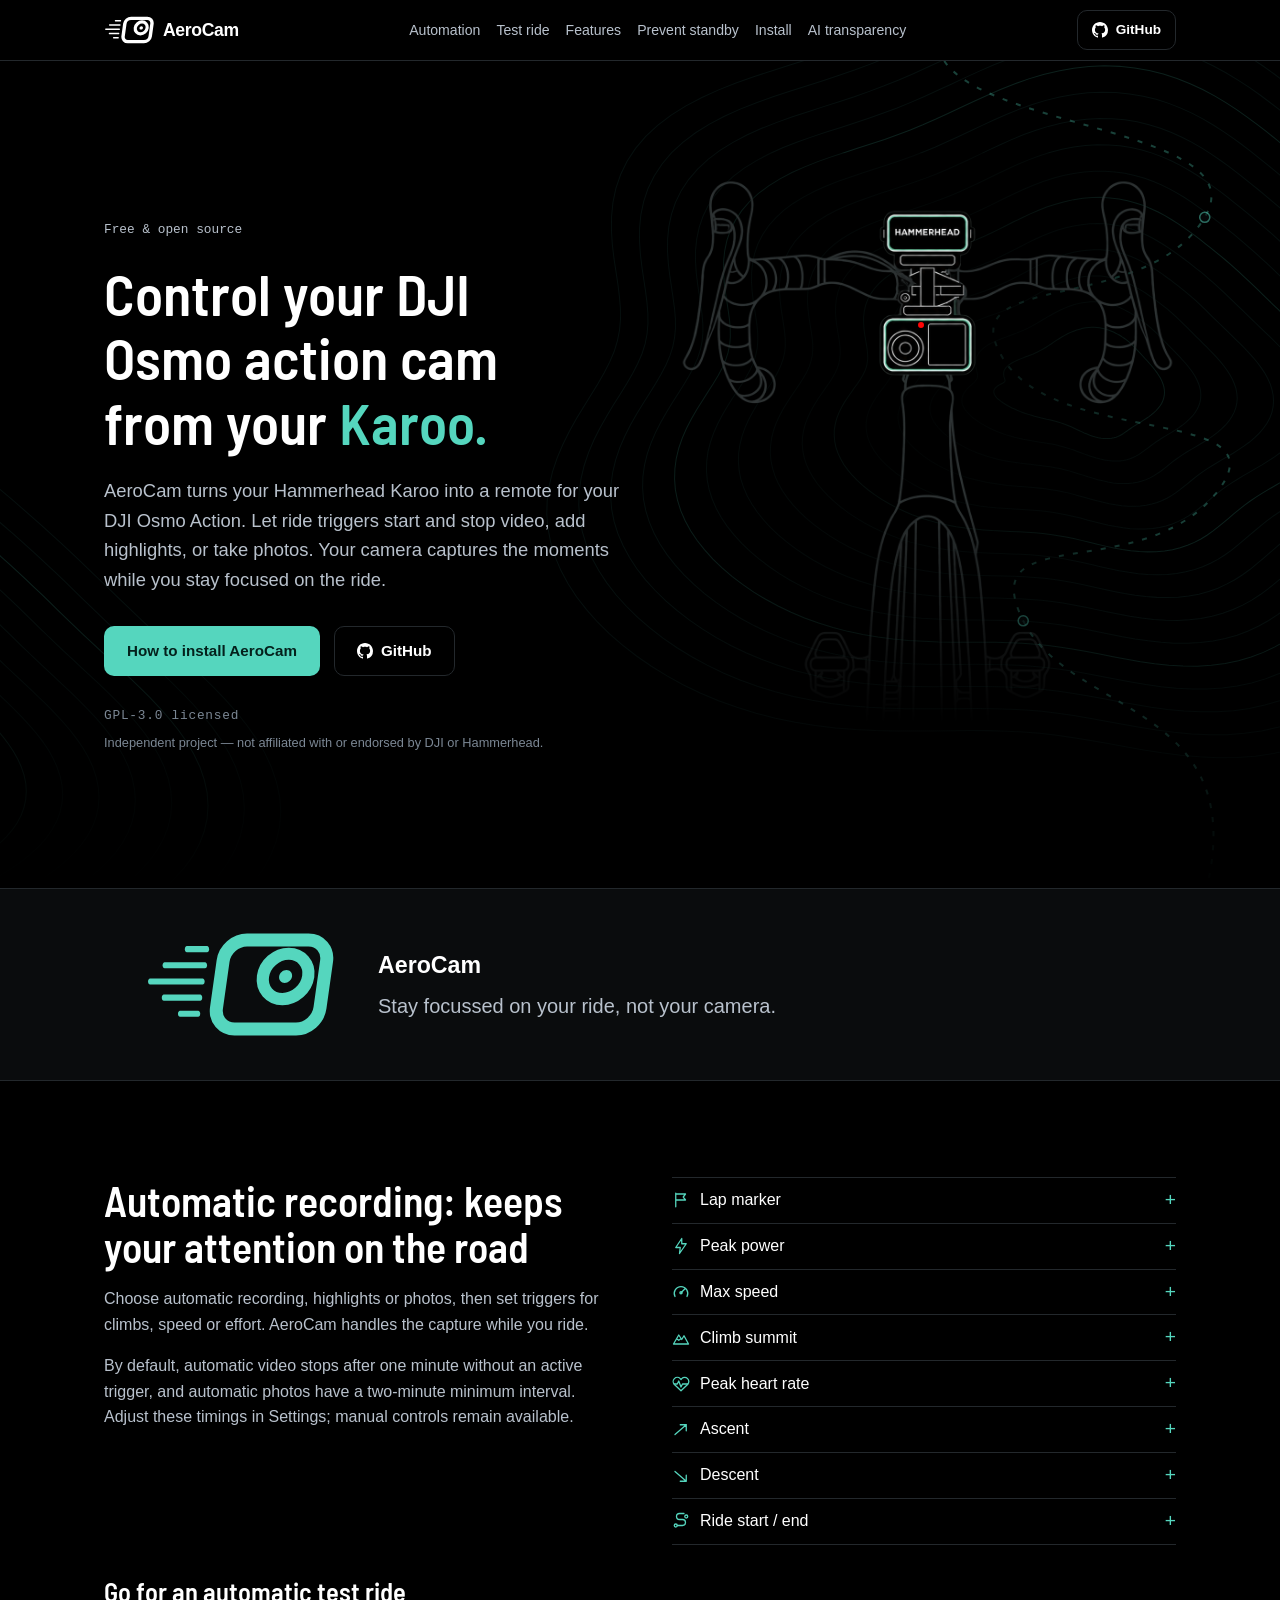
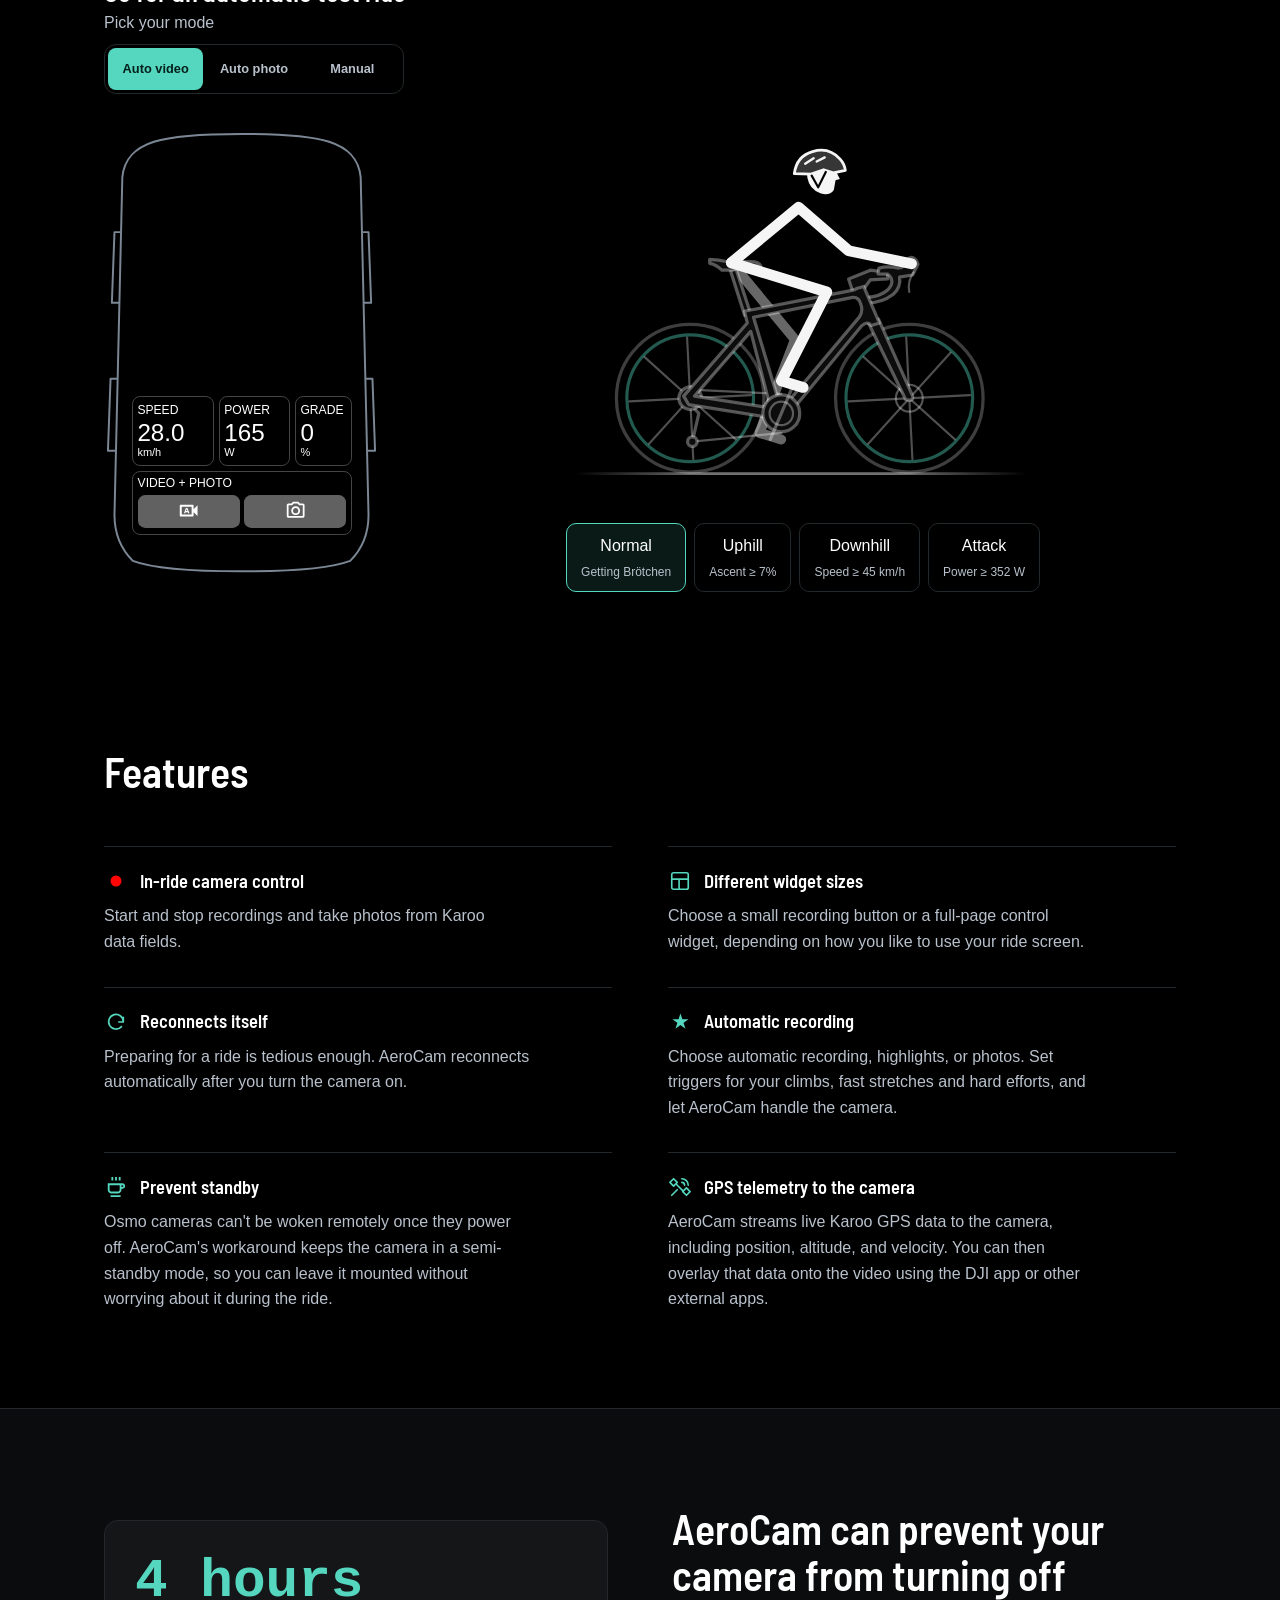
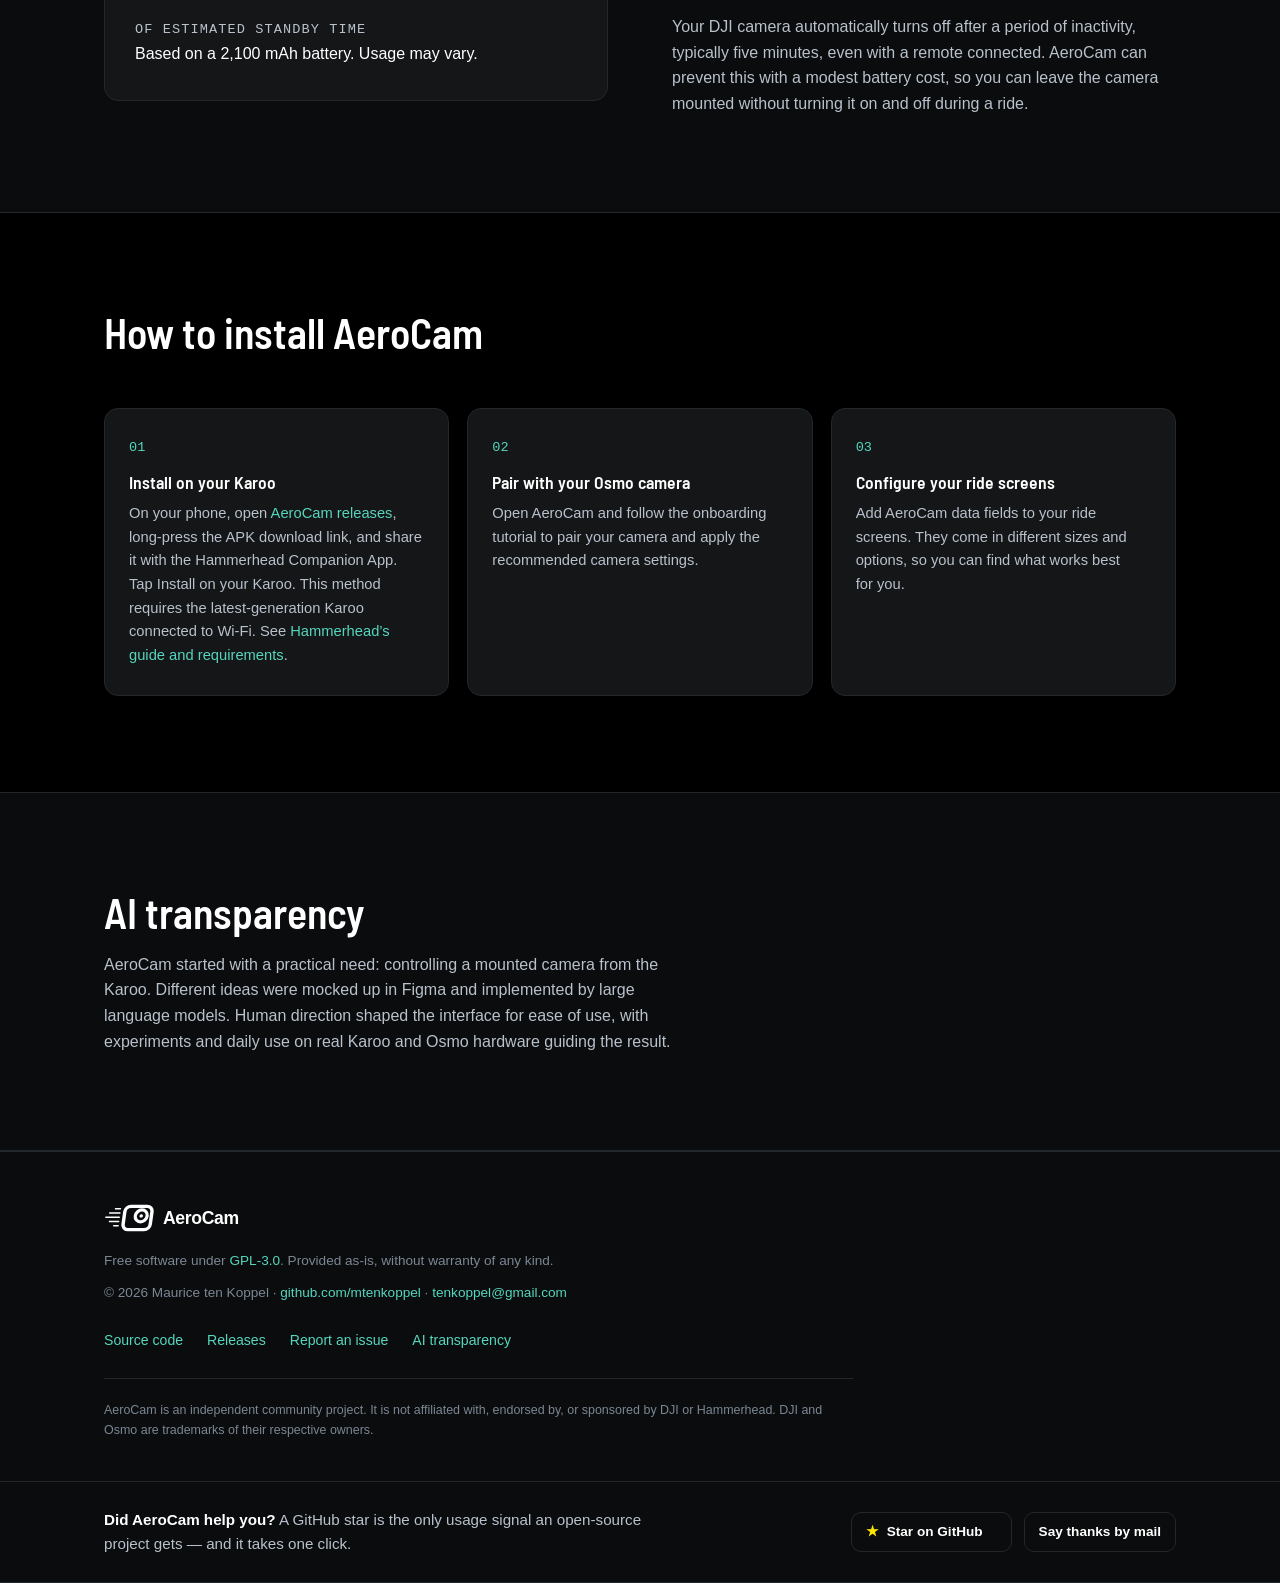
==== commit 6d97c99a: "Toggle downhill demo and position hands on the drops" ====
--- a/landingpage/index.html
+++ b/landingpage/index.html
@@ -379,6 +379,6 @@
   </section>
 
   <script src="script.js?v=ce62c2b5a13b"></script>
-  <script src="ride-demo.js?v=9"></script>
+  <script src="ride-demo.js?v=904b3975b1fd"></script>
 </body>
 </html>
